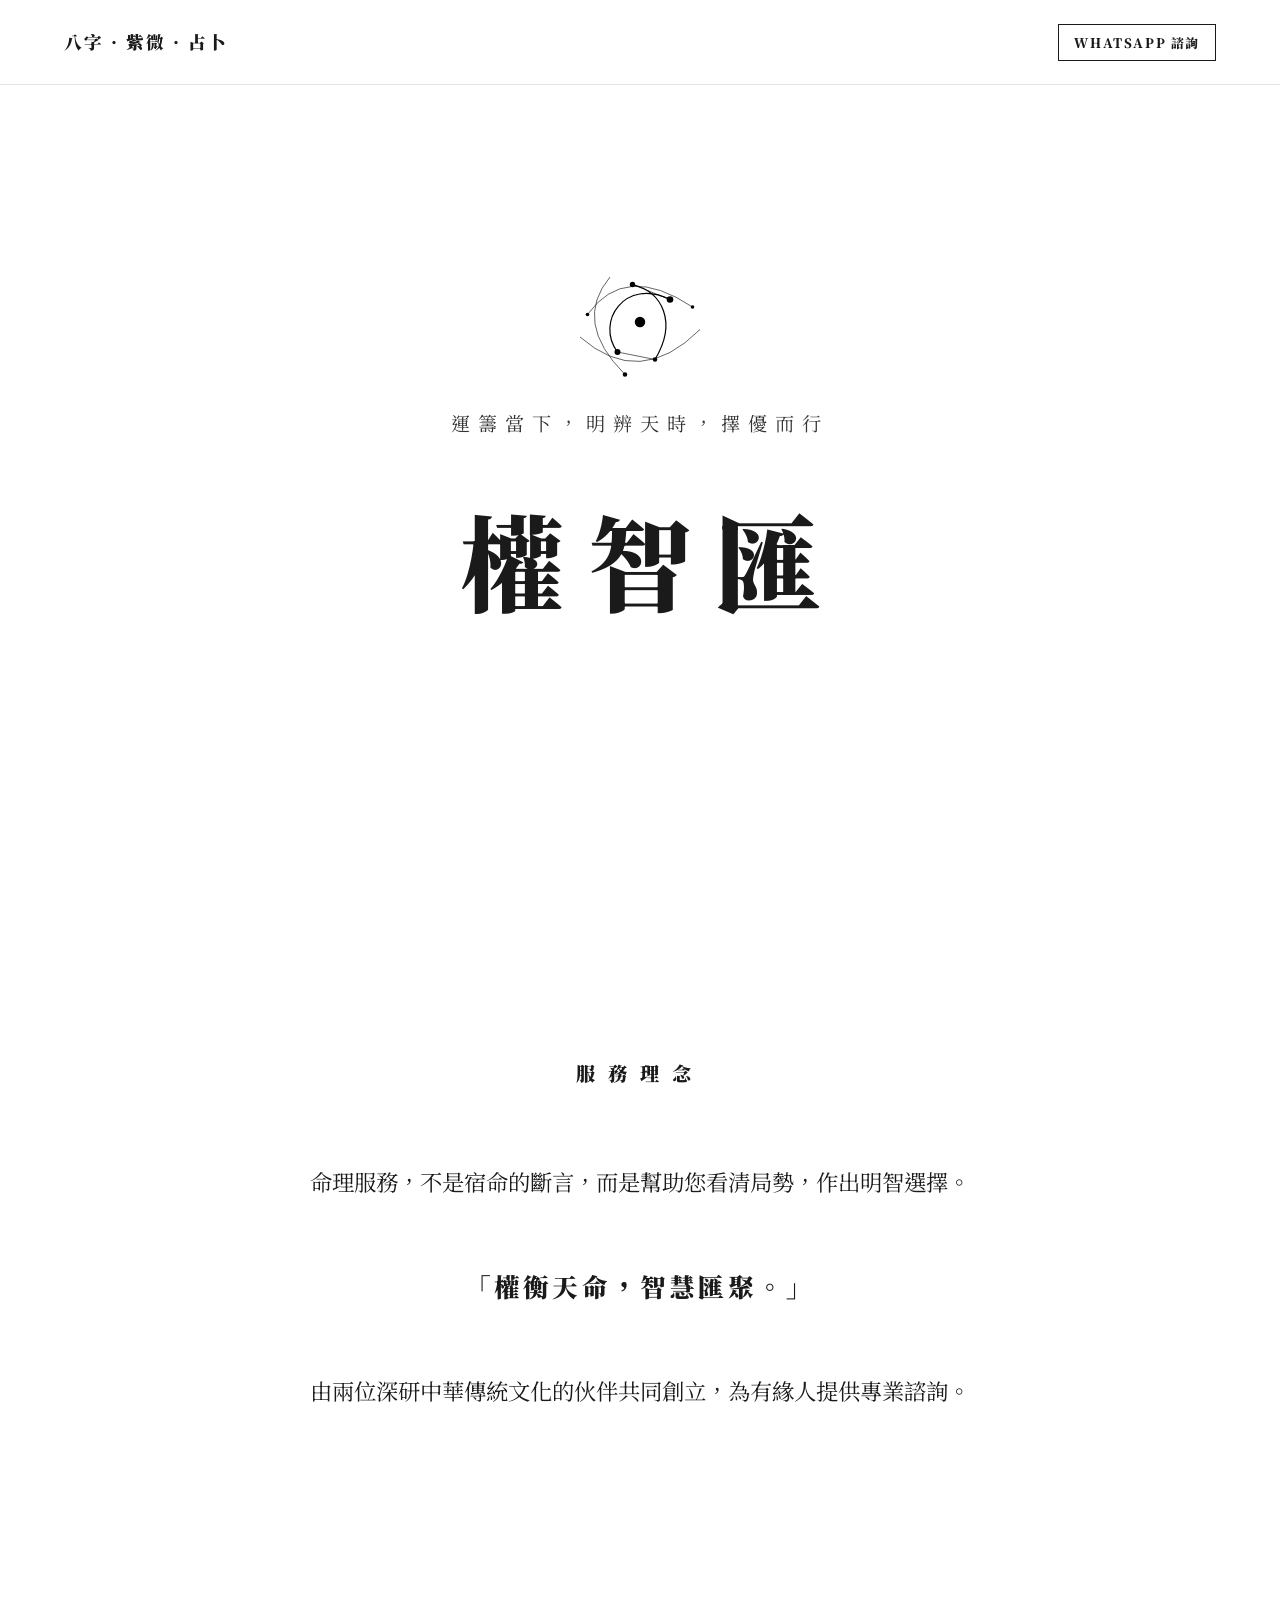
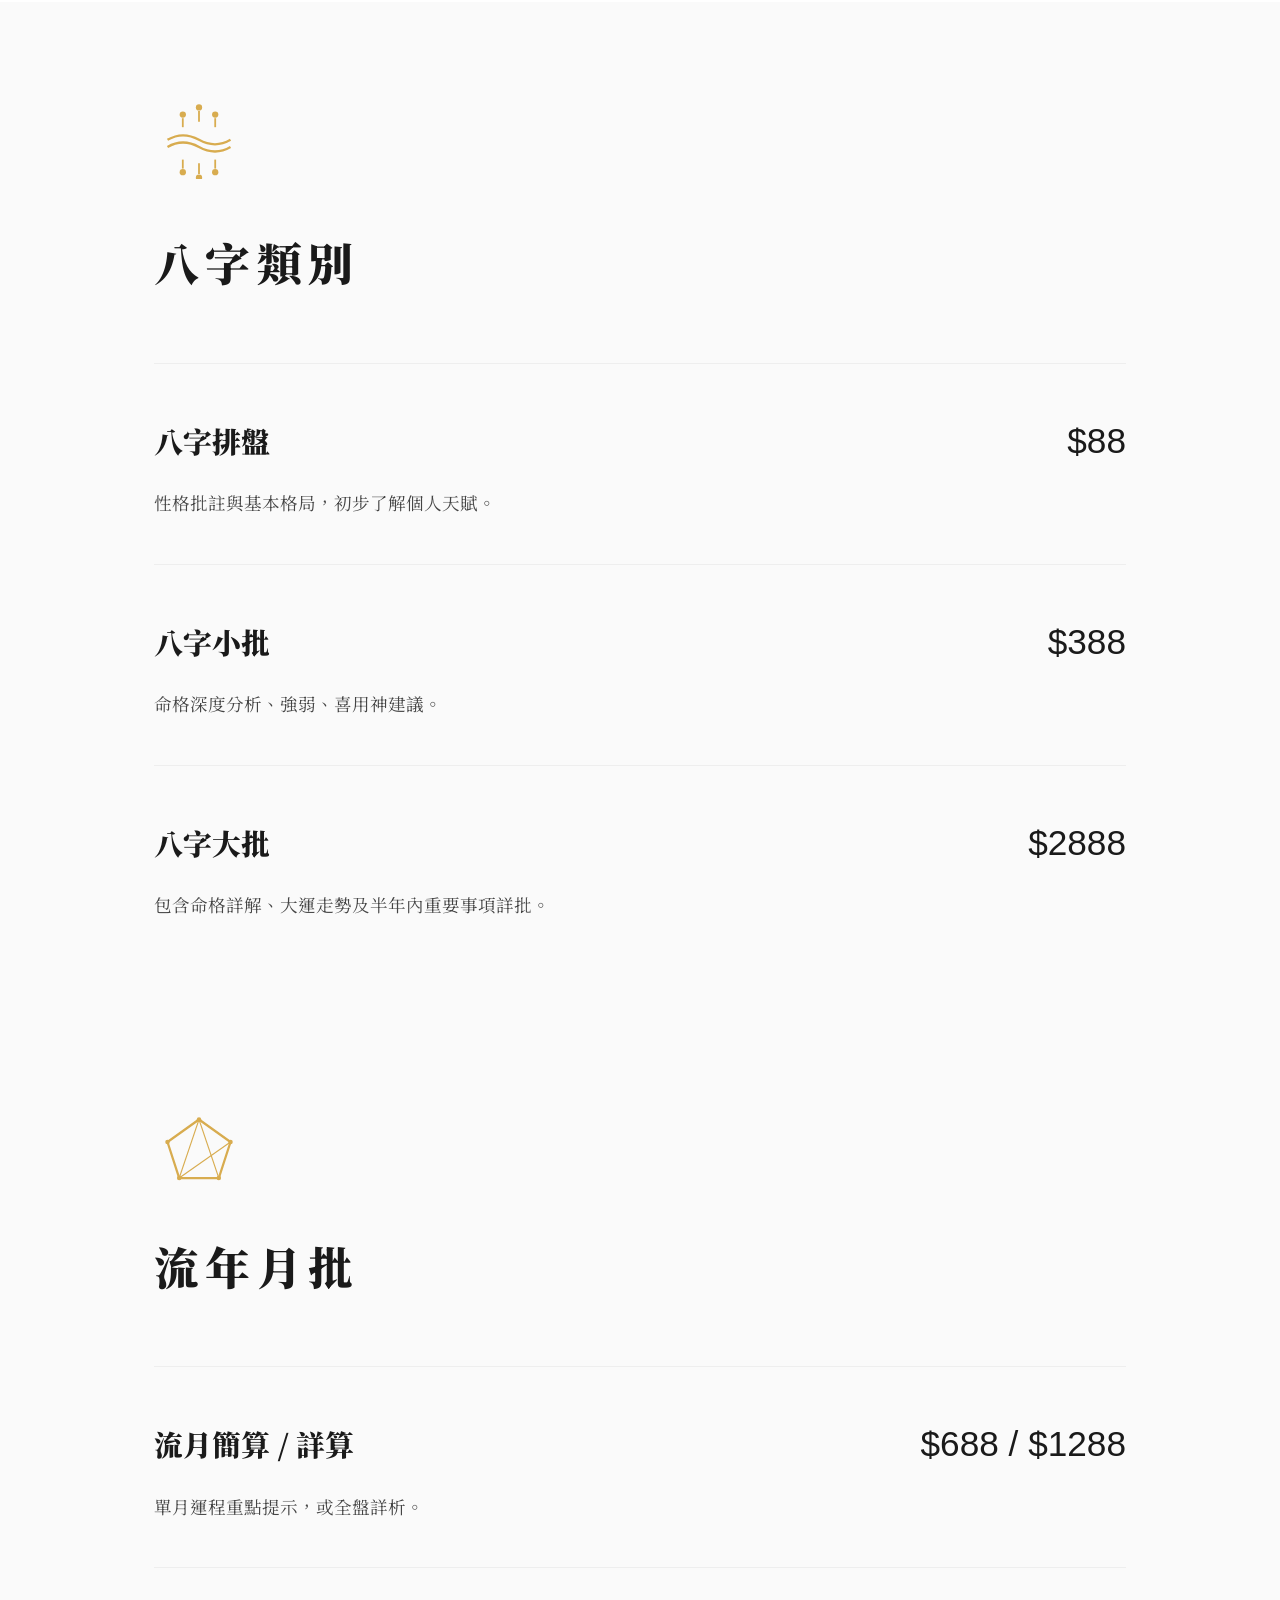
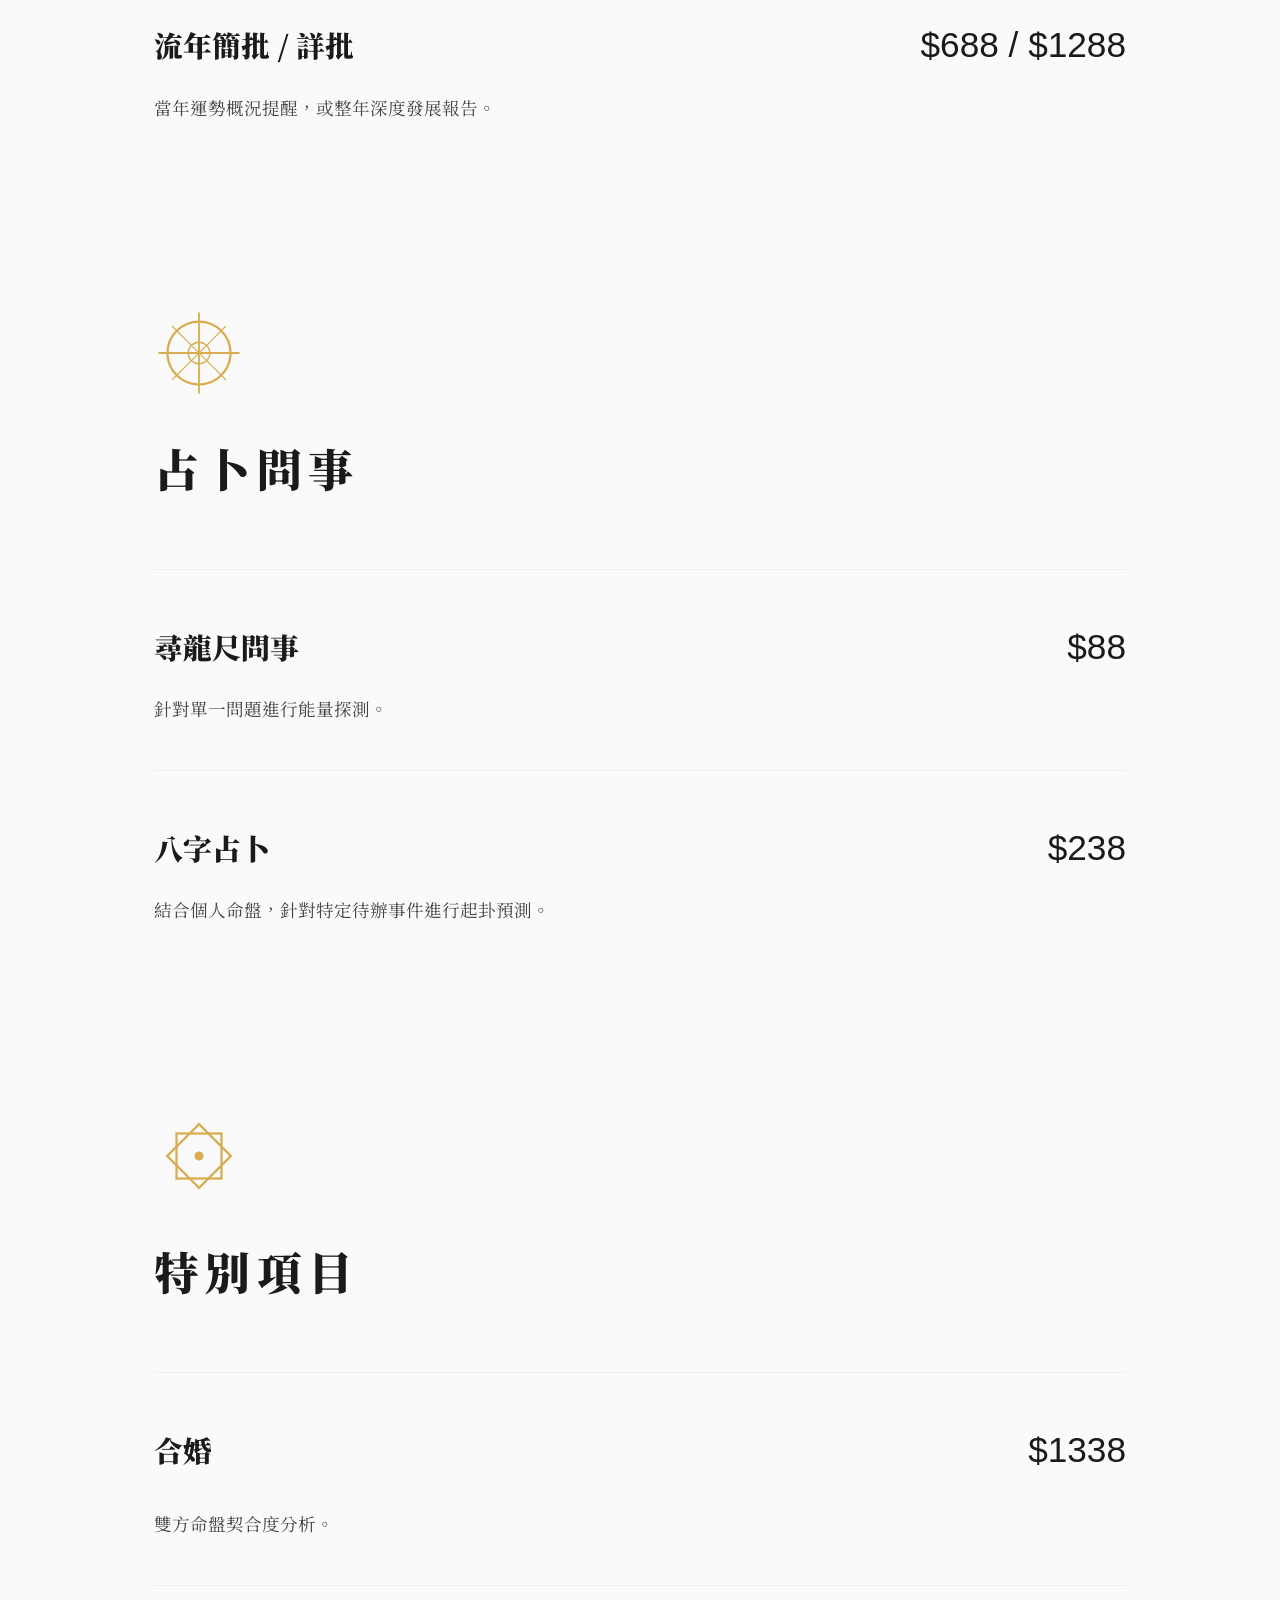
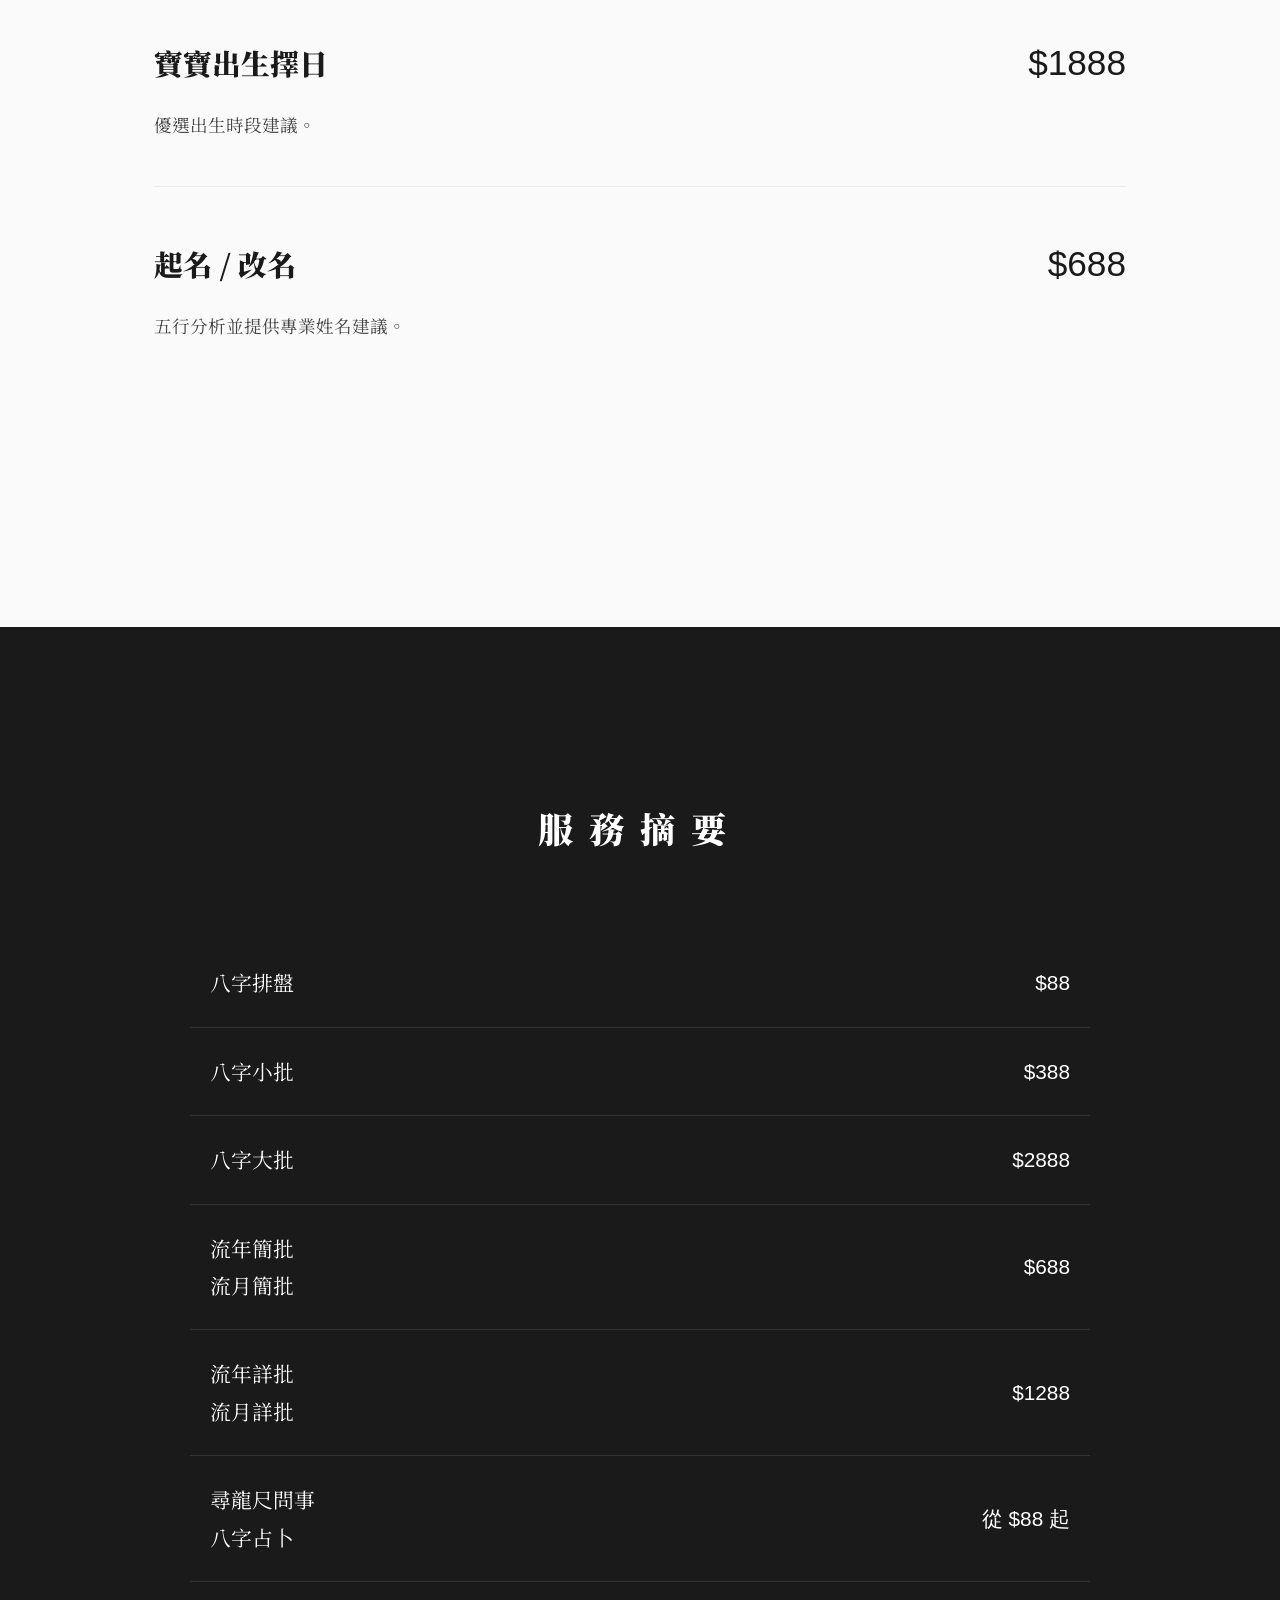
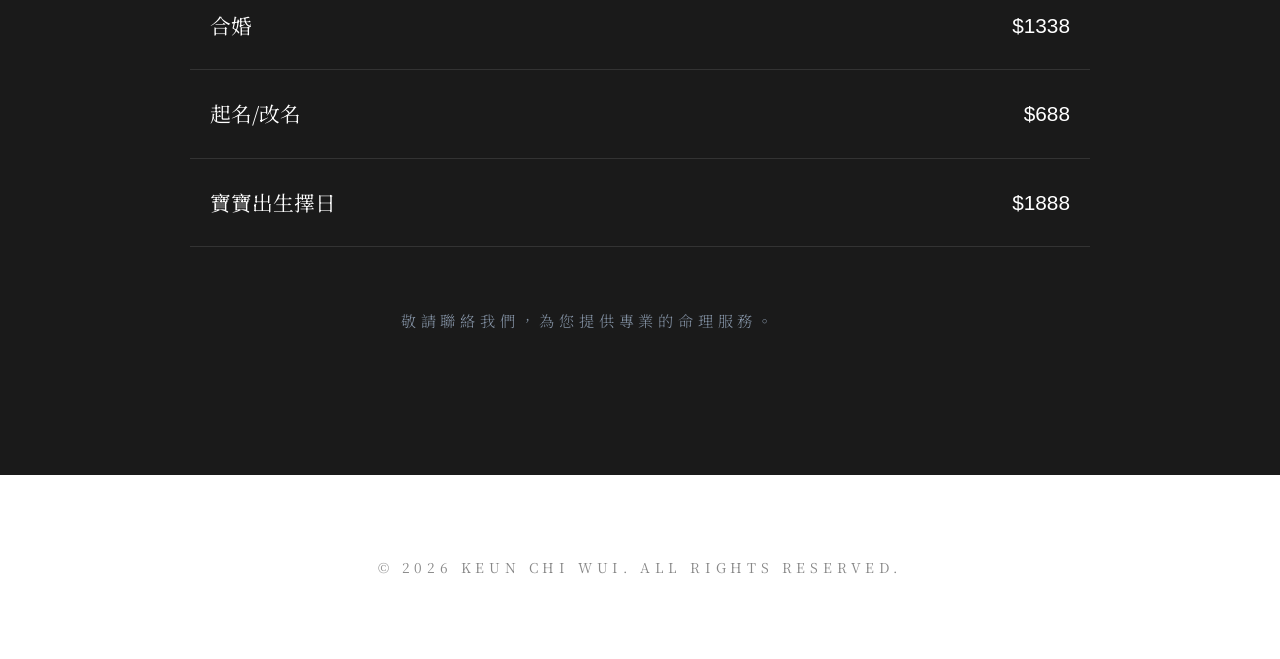
==== index.html @ 445eb7aa "服務摘要" ====
<!DOCTYPE html>
<html lang="zh-TW">
<head>
    <meta charset="UTF-8">
    <meta name="viewport" content="width=device-width, initial-scale=1.0, maximum-scale=1.0, user-scalable=no">
    <title>權智匯｜占卜八字紫薇命理</title>
    
    <link href="https://fonts.googleapis.com/css2?family=Noto+Serif+TC:wght@200;400;900&display=swap" rel="stylesheet">
    
    <style>
        :root { --white: #ffffff; --black: #1a1a1a; --gold: #d8ac4f; --gray: #888888; }
        * { box-sizing: border-box; -webkit-font-smoothing: antialiased; }
        body { margin: 0; padding: 0; background-color: var(--white); color: var(--black); font-family: "Noto Serif TC", serif; line-height: 1.8; overflow-x: hidden; }

        /* 滾動動畫 */
        .reveal { opacity: 0; transform: translateY(30px); transition: all 1.2s cubic-bezier(0.2, 0.6, 0.2, 1); }
        .reveal.active { opacity: 1; transform: translateY(0); }

        /* 修正 1：導覽列（防止手機端文字重疊） */
        nav { 
            position: fixed; top: 0; width: 100%; height: 85px; 
            background: rgba(255, 255, 255, 0.98); z-index: 1000; 
            display: flex; align-items: center; justify-content: space-between; 
            padding: 0 5%; border-bottom: 0.5px solid #e5e5e5; 
        }
        .nav-left { letter-spacing: 0.15rem; font-size: clamp(0.9rem, 3vw, 1.1rem); font-weight: 900; white-space: nowrap; }
        .nav-right a { 
            text-decoration: none; color: var(--black); font-size: 0.8rem; 
            letter-spacing: 0.1rem; border: 1px solid var(--black); 
            padding: 8px 15px; font-weight: 900; white-space: nowrap;
        }

        /* Hero 區域：修正比例與標誌 */
        .hero { height: 100vh; display: flex; flex-direction: column; justify-content: center; align-items: center; text-align: center; padding: 0 5%; }
        .brand-logo { width: 150px; height: 100px; margin-bottom: 40px; }
        .hero-subtitle { font-size: 1.2rem; letter-spacing: 0.5rem; margin-bottom: 25px; color: #333; }
        .hero-title { font-size: clamp(3rem, 12vw, 6.5rem); font-weight: 900; letter-spacing: 1.5rem; text-indent: 1.5rem; margin: 0; }

        /* 服務理念 */
        .philosophy { padding: 140px 10%; text-align: center; max-width: 1000px; margin: 0 auto; }
        .philosophy h2 { font-size: 1.2rem; letter-spacing: 0.8rem; margin-bottom: 60px; font-weight: 900; }
        .philosophy p { font-size: 1.4rem; line-height: 2.8; margin-bottom: 40px; }
        .highlight { font-weight: 900; letter-spacing: 0.2rem; display: block; margin: 50px 0; font-size: 1.6rem; }

        /* 服務清單佈局 */
        .service-container { background-color: #fafafa; padding: 100px 0; }
        .service-block { max-width: 1100px; margin: 0 auto 140px auto; padding: 0 5%; }
        .service-logo { width: 90px; height: 90px; margin-bottom: 30px; }
        .category-name { font-size: 2.8rem; font-weight: 900; margin-bottom: 60px; letter-spacing: 0.4rem; }
        
        .item { padding: 45px 0; border-top: 1px solid #eee; }
        .item-header { display: flex; justify-content: space-between; align-items: baseline; }
        .item-title { font-size: 1.8rem; font-weight: 900; }
        .item-price { font-size: 2.2rem; font-weight: 200; font-family: sans-serif; }
        .item-desc { font-size: 1.1rem; color: #444; margin-top: 15px; }

        /* 特別項目：分行排版 */
        .multi-row { display: flex; flex-direction: column; width: 100%; }
        .sub-row { display: flex; justify-content: space-between; align-items: baseline; margin-bottom: 12px; }

        /* 價格總表 */
        .price-summary { background-color: var(--black); color: var(--white); padding: 140px 10%; text-align: center; }
        .summary-title { font-size: 2.2rem; letter-spacing: 1rem; margin-bottom: 80px; font-weight: 900; }
        .summary-table { max-width: 900px; margin: 0 auto; width: 100%; border-collapse: collapse; }
        .summary-table td { padding: 25px 20px; border-bottom: 0.5px solid #333; text-align: left; font-size: 1.3rem; }
        .summary-table td:last-child { text-align: right; font-weight: 200; font-family: sans-serif; }

        footer { padding: 80px; text-align: center; font-size: 0.85rem; color: var(--gray); letter-spacing: 0.3rem; }
   .contact-hint {
    text-align: centre;      /* 將對齊改為置中 */
    width: 100%;              
    padding-right: 10%;      /* 讓它不要貼死邊緣，保持高級感的呼吸空間 */
    color: #b0c4de;          /* 使用我們剛才調好的藍銀色，呼應主題 */
    font-size: 0.95rem;      /* 稍微縮小，顯得精緻 */
    margin-top: 60px;        /* 與上方價目表拉開適當距離 */
    letter-spacing: 0.3rem;  /* 大字距：營造出一種「玄學、專業」的氣氛 */
    font-weight: 300;        /* 極細體 */
    opacity: 0.7;            /* 半透明，讓它看起來像低調的註解 */
}

        @media (max-width: 768px) {
            .category-name { font-size: 2.2rem; }
            .item-title { font-size: 1.5rem; }
            .item-price { font-size: 1.8rem; }
            .philosophy p { font-size: 1.1rem; }
        }
    </style>
</head>
<body>

    <nav>
        <div class="nav-left">八字 · 紫微 · 占卜</div>
        <div class="nav-right"><a href="https://wa.me/85267113958" target="_blank">WHATSAPP 諮詢</a></div>
    </nav>

    <header class="hero">
        <div class="brand-logo">
        <svg viewBox="0 0 100 100" xmlns="http://www.w3.org/2000/svg">
               <g stroke="black" stroke-width="0.5" fill="none" opacity="0.8">
               <path d="M15 45 Q 40 10 85 40" />
               <path d="M10 60 Q 50 95 90 55" />
               <path d="M30 20 Q 5 50 40 85" />
           </g>
    
           <g stroke="black" stroke-width="0.8" fill="none">
              <path d="M45 25 C 65 30 75 50 60 75" />
              <path d="M35 70 C 20 50 40 20 70 35" />
              <line x1="45" y1="25" x2="70" y2="35" stroke-width="0.4" />
              <line x1="60" y1="75" x2="35" y2="70" stroke-width="0.4" />
           </g>

           <g fill="black">
              <circle cx="50" cy="50" r="3.5"/> <circle cx="45" cy="25" r="1.8"/>
              <circle cx="70" cy="35" r="2.2"/>
              <circle cx="60" cy="75" r="1.5"/>
              <circle cx="35" cy="70" r="2"/>
              <circle cx="85" cy="40" r="1.2"/>
              <circle cx="15" cy="45" r="1.2"/>
              <circle cx="40" cy="85" r="1.5"/>
           </g>
        </svg>
        </div>
        <p class="hero-subtitle">運籌當下，明辨天時，擇優而行</p>
        <h1 class="hero-title">權智匯</h1>
    </header>

    <section class="philosophy reveal">
        <h2>服務理念</h2>
        <p>命理服務，不是宿命的斷言，而是幫助您看清局勢，作出明智選擇。</p>
        <span class="highlight">「權衡天命，智慧匯聚。」</span>
        <p>由兩位深研中華傳統文化的伙伴共同創立，為有緣人提供專業諮詢。</p>
    </section>

    <div class="service-container">
        <section class="service-block reveal">
            <div class="service-logo">
                <svg viewBox="0 0 100 85" xmlns="http://www.w3.org/2000/svg">
                    <path d="M15,42 Q32,32 50,42 T85,42" stroke="#d8ac4f" stroke-width="2.5" fill="none"/>
                    <path d="M15,50 Q32,40 50,50 T85,50" stroke="#d8ac4f" stroke-width="2.5" fill="none"/>
                    <circle cx="32" cy="14" r="3.5" fill="#d8ac4f"/><line x1="32" y1="18" x2="32" y2="28" stroke="#d8ac4f" stroke-width="2"/>
                    <circle cx="50" cy="6" r="3.5" fill="#d8ac4f"/><line x1="50" y1="10" x2="50" y2="22" stroke="#d8ac4f" stroke-width="2"/>
                    <circle cx="68" cy="14" r="3.5" fill="#d8ac4f"/><line x1="68" y1="18" x2="68" y2="28" stroke="#d8ac4f" stroke-width="2"/>
                    <circle cx="32" cy="78" r="3.5" fill="#d8ac4f"/><line x1="32" y1="64" x2="32" y2="74" stroke="#d8ac4f" stroke-width="2"/>
                    <circle cx="50" cy="84" r="3.5" fill="#d8ac4f"/><line x1="50" y1="68" x2="50" y2="80" stroke="#d8ac4f" stroke-width="2"/>
                    <circle cx="68" cy="78" r="3.5" fill="#d8ac4f"/><line x1="68" y1="64" x2="68" y2="74" stroke="#d8ac4f" stroke-width="2"/>
                </svg>
            </div>
            <div class="category-name">八字類別</div>
            <div class="item">
                <div class="item-header"><span class="item-title">八字排盤</span><span class="item-price">$88</span></div>
                <div class="item-desc">性格批註與基本格局，初步了解個人天賦。</div>
            </div>
            <div class="item">
                <div class="item-header"><span class="item-title">八字小批</span><span class="item-price">$388</span></div>
                <div class="item-desc">命格深度分析、強弱、喜用神建議。</div>
            </div>
            <div class="item">
                <div class="item-header"><span class="item-title">八字大批</span><span class="item-price">$2888</span></div>
                <div class="item-desc">包含命格詳解、大運走勢及半年內重要事項詳批。</div>
            </div>
        </section>

        <section class="service-block reveal">
            <div class="service-logo">
                <svg viewBox="0 0 100 100" xmlns="http://www.w3.org/2000/svg">
                    <path d="M50,15 L85,40 L72,80 L28,80 L15,40 Z" stroke="#d8ac4f" stroke-width="2.5" fill="none"/>
                    <line x1="50" y1="15" x2="72" y2="80" stroke="#d8ac4f" stroke-width="1.2"/>
                    <line x1="50" y1="15" x2="28" y2="80" stroke="#d8ac4f" stroke-width="1.2"/>
                    <line x1="85" y1="40" x2="28" y2="80" stroke="#d8ac4f" stroke-width="1.2"/>
                    <circle cx="50" cy="15" r="2.5" fill="#d8ac4f"/>
                    <circle cx="85" cy="40" r="2.5" fill="#d8ac4f"/>
                    <circle cx="72" cy="80" r="2.5" fill="#d8ac4f"/>
                    <circle cx="28" cy="80" r="2.5" fill="#d8ac4f"/>
                    <circle cx="15" cy="40" r="2.5" fill="#d8ac4f"/>
                </svg>
            </div>
            <div class="category-name">流年月批</div>
            <div class="item">
                <div class="item-header"><span class="item-title">流月簡算 / 詳算</span><span class="item-price">$688 / $1288</span></div>
                <div class="item-desc">單月運程重點提示，或全盤詳析。</div>
            </div>
            <div class="item">
                <div class="item-header"><span class="item-title">流年簡批 / 詳批</span><span class="item-price">$688 / $1288</span></div>
                <div class="item-desc">當年運勢概況提醒，或整年深度發展報告。</div>
            </div>
        </section>

        <section class="service-block reveal">
            <div class="service-logo">
                <svg viewBox="0 0 100 100" xmlns="http://www.w3.org/2000/svg">
                    <circle cx="50" cy="50" r="35" stroke="#d8ac4f" stroke-width="2.5" fill="none"/>
                    <circle cx="50" cy="50" r="12" stroke="#d8ac4f" stroke-width="1.5" fill="none"/>
                    <line x1="50" y1="5" x2="50" y2="95" stroke="#d8ac4f" stroke-width="2"/>
                    <line x1="5" y1="50" x2="95" y2="50" stroke="#d8ac4f" stroke-width="2"/>
                    <line x1="20" y1="20" x2="80" y2="80" stroke="#d8ac4f" stroke-width="1.2"/>
                    <line x1="80" y1="20" x2="20" y2="80" stroke="#d8ac4f" stroke-width="1.2"/>
               </svg>
            </div>
            <div class="category-name">占卜問事</div>
            <div class="item">
                <div class="item-header"><span class="item-title">尋龍尺問事</span><span class="item-price">$88</span></div>
                <div class="item-desc">針對單一問題進行能量探測。</div>
            </div>
            <div class="item">
                <div class="item-header"><span class="item-title">八字占卜</span><span class="item-price">$238</span></div>
                <div class="item-desc">結合個人命盤，針對特定待辦事件進行起卦預測。</div>
            </div>
        </section>

        <section class="service-block reveal">
            <div class="service-logo">
                <svg viewBox="0 0 100 100" xmlns="http://www.w3.org/2000/svg">
                    <rect x="25" y="25" width="50" height="50" stroke="#d8ac4f" stroke-width="2.5" fill="none" transform="rotate(45 50 50)"/>
                    <rect x="25" y="25" width="50" height="50" stroke="#d8ac4f" stroke-width="2.5" fill="none"/>
                    <circle cx="50" cy="50" r="5" fill="#d8ac4f"/>
                </svg>
            </div>
            <div class="category-name">特別項目</div>
            <div class="item">
                <div class="multi-row">
                    <div class="sub-row"><span class="item-title">合婚</span><span class="item-price">$1338</span></div>
                </div>
                <div class="item-desc">雙方命盤契合度分析。</div>
                 </div>
            <div class="item">
                <div class="sub-row"><span class="item-title">寶寶出生擇日</span><span class="item-price">$1888</span></div>
                <div class="item-desc">優選出生時段建議。</div>
            </div>
            <div class="item">
                <div class="item-header"><span class="item-title">起名 / 改名</span><span class="item-price">$688</span></div>
                <div class="item-desc">五行分析並提供專業姓名建議。</div>
            </div>
        </section>
    </div>

    <section class="price-summary reveal">
        <h2 class="summary-title">服務摘要</h2>
        <table class="summary-table">
            <tr><td>八字排盤</td><td>$88</td></tr>
            <tr><td>八字小批</td><td>$388</td></tr>
            <tr><td>八字大批</td><td>$2888</td></tr>
            <tr><td>流年簡批  <br>流月簡批</td><td>$688</td></tr>
            <tr><td>流年詳批  <br>流月詳批</td><td>$1288</td></tr>
            <tr><td>尋龍尺問事  <br>八字占卜</td><td>從 $88 起</td></tr>
            <tr><td>合婚</td><td>$1338</td></tr>
            <tr><td>起名/改名</td><td>$688</td></tr>
            <tr><td>寶寶出生擇日</td><td>$1888</td></tr>
        </table>
        <div class="contact-hint">
        敬請聯絡我們，為您提供專業的命理服務。
    </a>
</div>
        
    </section>

    <footer>&copy; 2026 KEUN CHI WUI. ALL RIGHTS RESERVED.</footer>

    <script>
        const observer = new IntersectionObserver((entries) => {
            entries.forEach(entry => { if (entry.isIntersecting) entry.target.classList.add('active'); });
        }, { threshold: 0.1 });
        document.querySelectorAll('.reveal').forEach(el => observer.observe(el));
    </script>
</body>
</html>
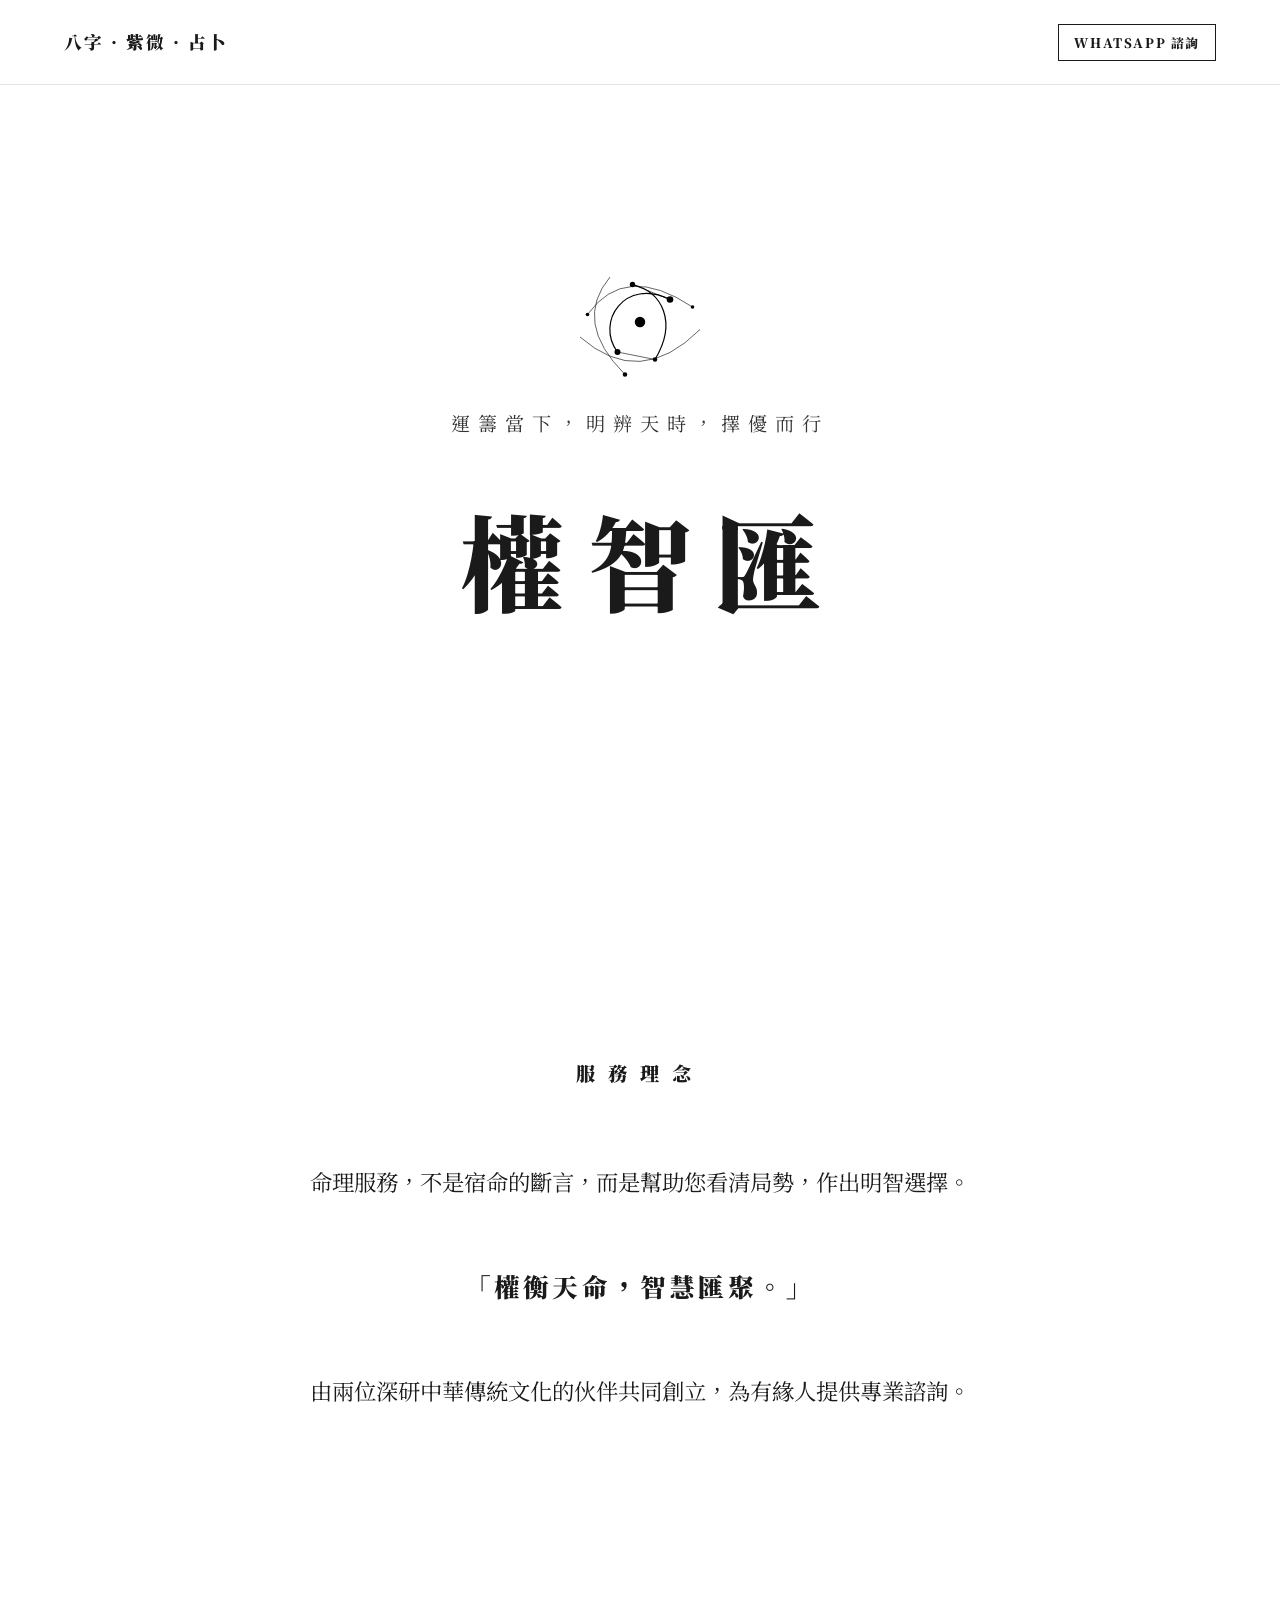
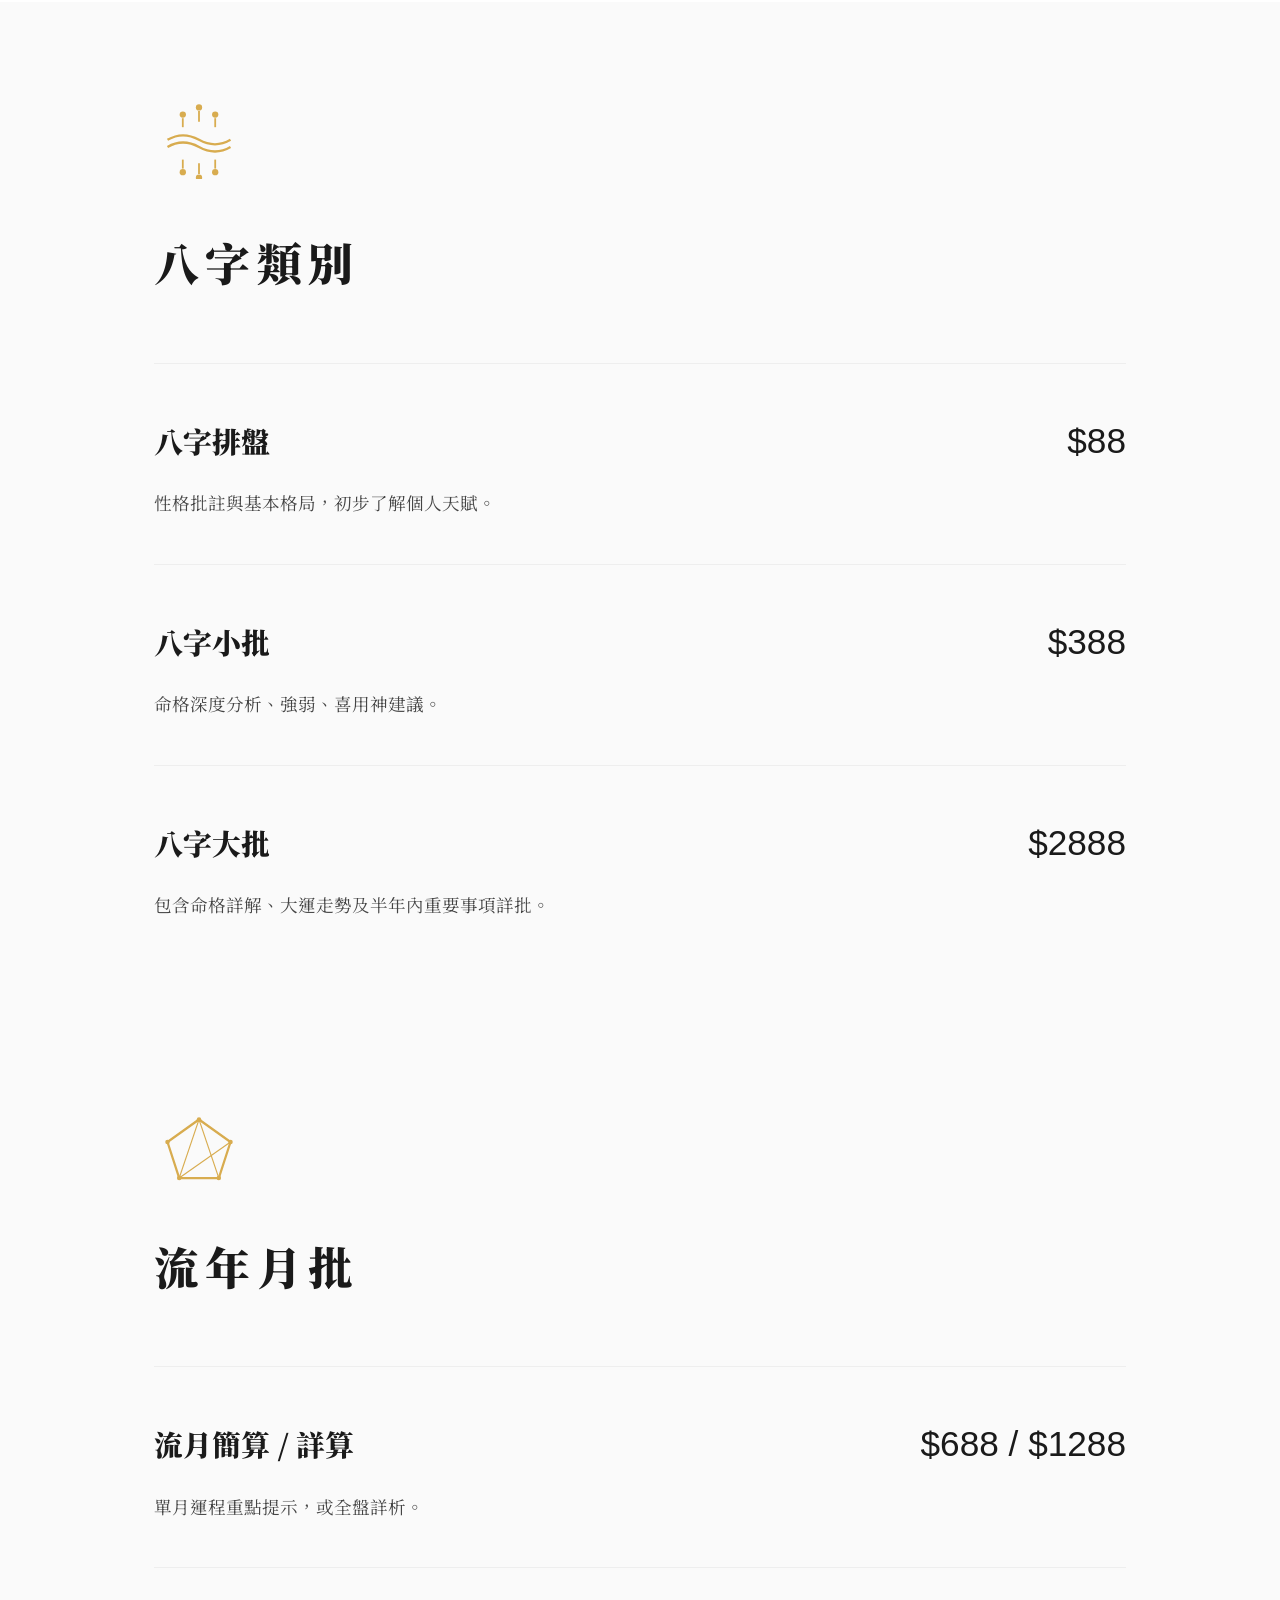
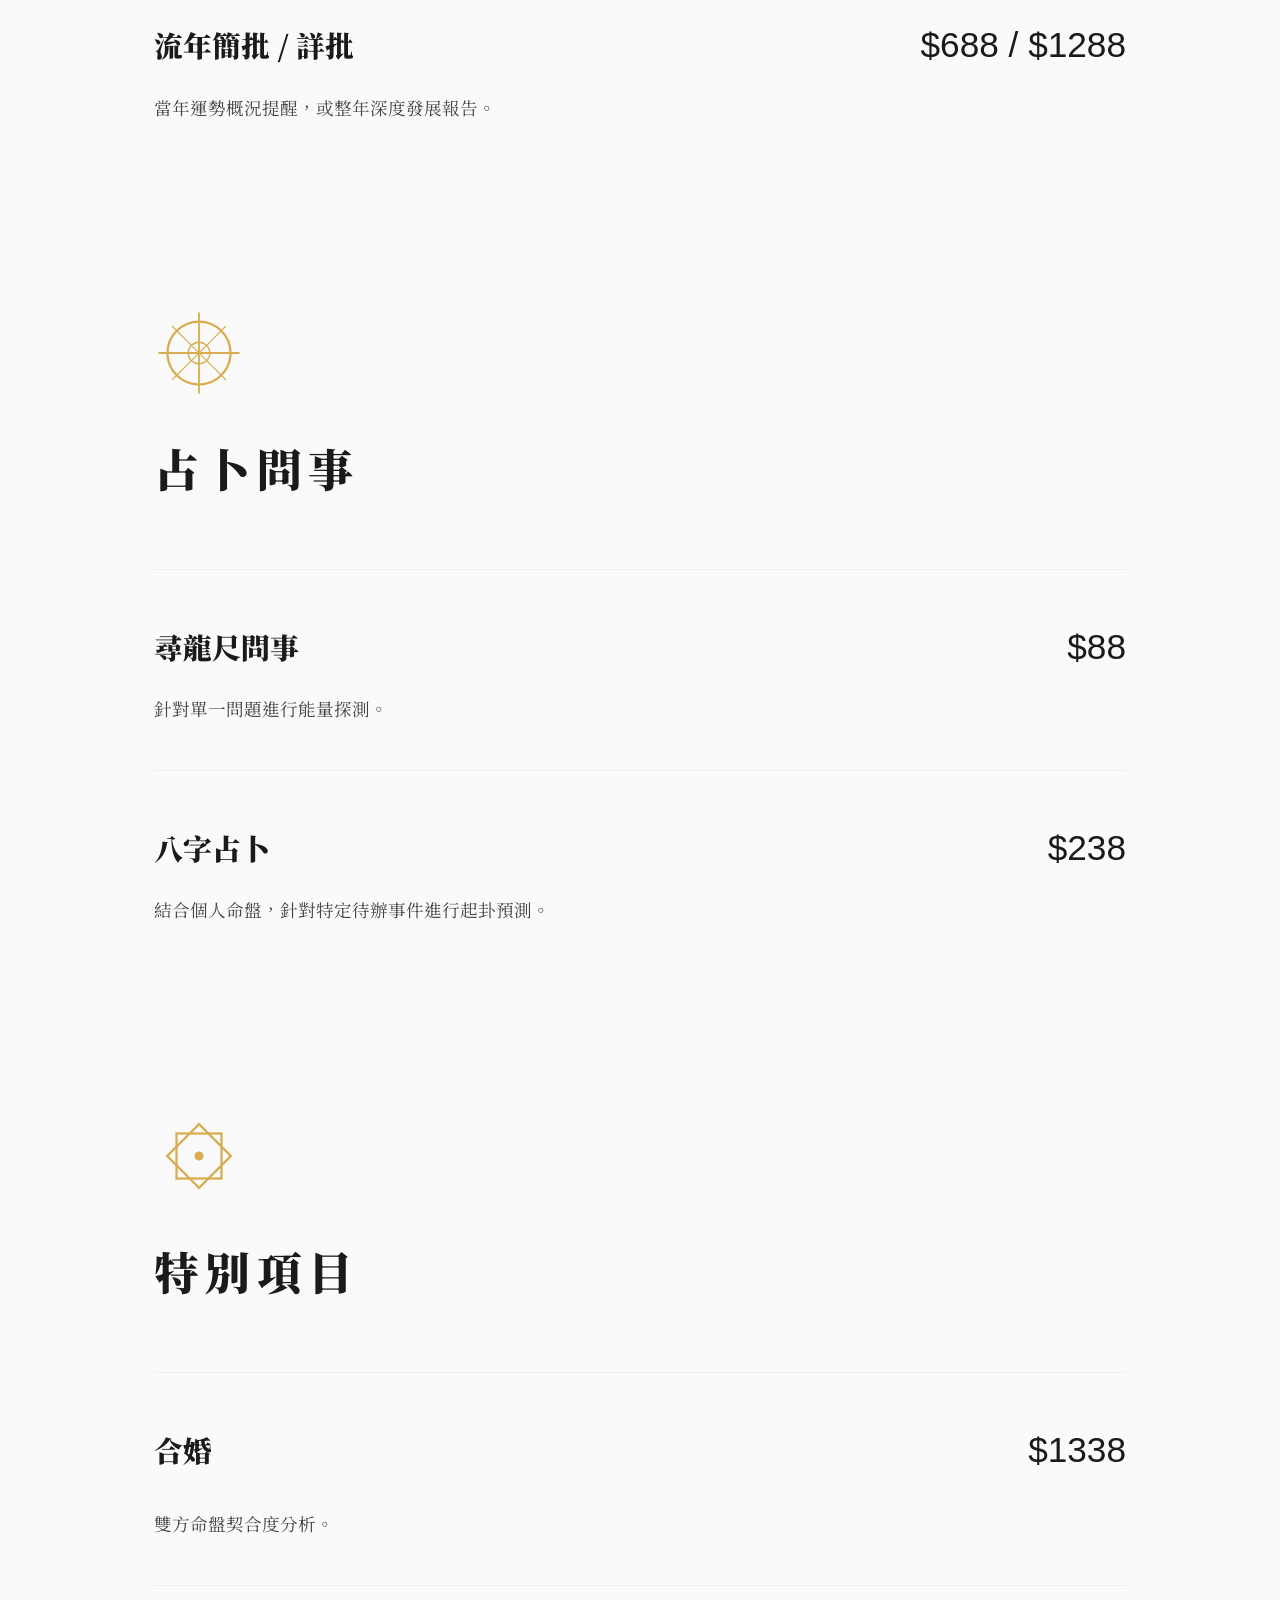
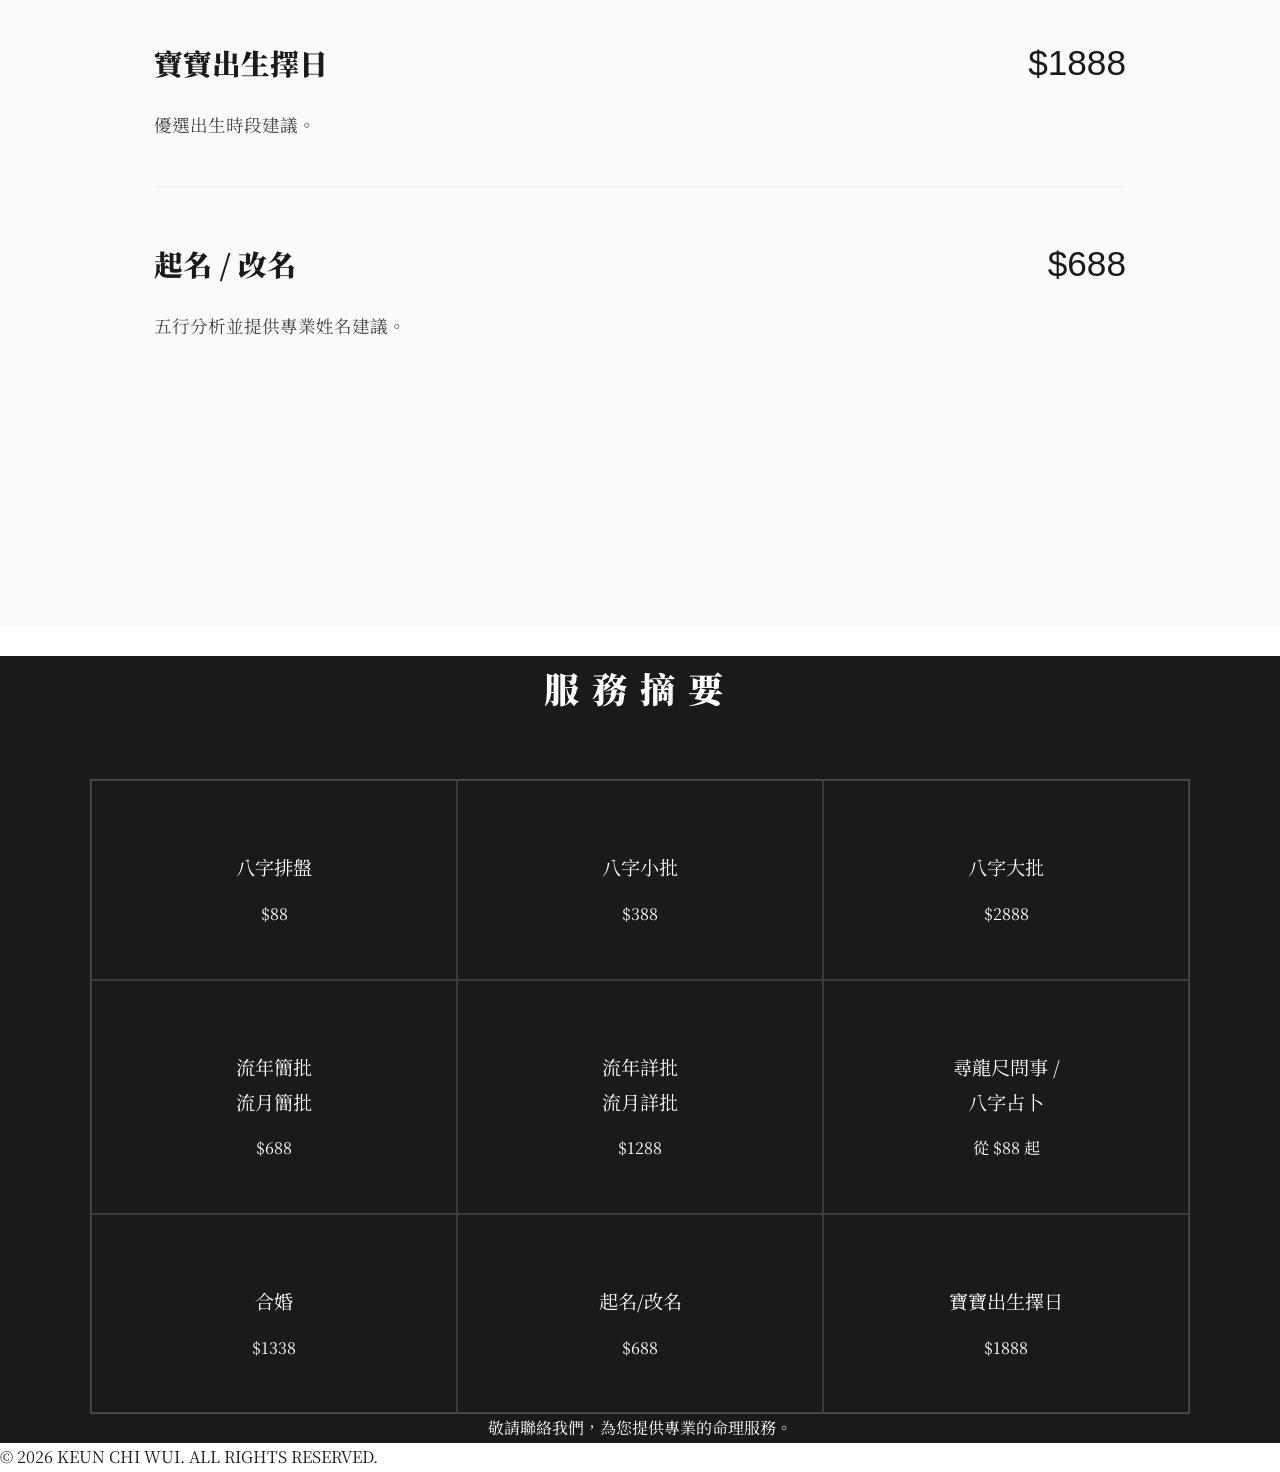
==== commit 9e293fb2: "修改為3系" ====
--- a/index.html
+++ b/index.html
@@ -59,11 +59,49 @@
         .sub-row { display: flex; justify-content: space-between; align-items: baseline; margin-bottom: 12px; }
 
         /* 價格總表 */
-        .price-summary { background-color: var(--black); color: var(--white); padding: 140px 10%; text-align: center; }
-        .summary-title { font-size: 2.2rem; letter-spacing: 1rem; margin-bottom: 80px; font-weight: 900; }
-        .summary-table { max-width: 900px; margin: 0 auto; width: 100%; border-collapse: collapse; }
-        .summary-table td { padding: 25px 20px; border-bottom: 0.5px solid #333; text-align: left; font-size: 1.3rem; }
-        .summary-table td:last-child { text-align: right; font-weight: 200; font-family: sans-serif; }
+        /* 修改後的價格總表容器 */
+        .price-summary { 
+            background-color: var(--black); 
+            color: var(--white); 
+            adding: 100px 5%; /* 稍微減少上下 padding，讓九宮格更緊湊 */
+            text-align: center;
+        }
+
+       /* 標題保留，增加一點現代感 */
+       .summary-title { 
+           font-size: 2.2rem; 
+           letter-spacing: 0.8rem; 
+           margin-bottom: 60px; 
+           font-weight: 900; 
+       }
+
+       /* ✅ 新的九宮格容器 (取代原本的 .summary-table) */
+       .service-grid {
+           display: grid;
+           grid-template-columns: repeat(3, 1fr); /* 核心：強制 3 欄 */
+           max-width: 1100px;
+           margin: 0 auto;
+           border: 0.5px solid rgba(176, 196, 222, 0.3); /* 藍銀色外框 */
+       }
+
+       /* ✅ 每個格子的樣式 */
+       .service-item {
+           padding: 50px 20px;
+           border: 0.5px solid rgba(176, 196, 222, 0.2); /* 格子間的細線 */
+           display: flex;
+           flex-direction: column;
+           justify-content: center;
+           align-items: center;
+           transition: background 0.3s;
+       }
+
+       .service-item:hover {
+           background: rgba(176, 196, 222, 0.05); /* 滑過時有淡淡的藍銀光 */
+       }
+
+       /* 格子內的文字與價格 */
+        .service-item h3 { font-size: 1.2rem; margin-bottom: 15px; font-weight: 400;  
+        .service-item .price { color: #b0c4de; font-family: sans-serif; font-weight: 200; }
 
         footer { padding: 80px; text-align: center; font-size: 0.85rem; color: var(--gray); letter-spacing: 0.3rem; }
    .contact-hint {
@@ -233,22 +271,55 @@
         </section>
     </div>
 
-    <section class="price-summary reveal">
-        <h2 class="summary-title">服務摘要</h2>
-        <table class="summary-table">
-            <tr><td>八字排盤</td><td>$88</td></tr>
-            <tr><td>八字小批</td><td>$388</td></tr>
-            <tr><td>八字大批</td><td>$2888</td></tr>
-            <tr><td>流年簡批  <br>流月簡批</td><td>$688</td></tr>
-            <tr><td>流年詳批  <br>流月詳批</td><td>$1288</td></tr>
-            <tr><td>尋龍尺問事  <br>八字占卜</td><td>從 $88 起</td></tr>
-            <tr><td>合婚</td><td>$1338</td></tr>
-            <tr><td>起名/改名</td><td>$688</td></tr>
-            <tr><td>寶寶出生擇日</td><td>$1888</td></tr>
-        </table>
-        <div class="contact-hint">
-        敬請聯絡我們，為您提供專業的命理服務。
-    </a>
+  <div class="price-summary">
+    <h2 class="summary-title">服務摘要</h2>
+    
+    <div class="service-grid">
+        <div class="service-item">
+            <h3>八字排盤</h3>
+            <span class="price">$88</span>
+        </div>
+
+        <div class="service-item">
+            <h3>八字小批</h3>
+            <span class="price">$388</span>
+        </div>
+
+        <div class="service-item">
+            <h3>八字大批</h3>
+            <span class="price">$2888</span>
+        </div>
+
+        <div class="service-item">
+            <h3>流年簡批<br>流月簡批</h3>
+            <span class="price">$688</span>
+        </div>
+
+        <div class="service-item">
+            <h3>流年詳批<br>流月詳批</h3>
+            <span class="price">$1288</span>
+        </div>
+
+        <div class="service-item">
+            <h3>尋龍尺問事 /<br>八字占卜</h3>
+            <span class="price">從 $88 起</span>
+        </div>
+
+        <div class="service-item">
+            <h3>合婚</h3>
+            <span class="price">$1338</span>
+        </div>
+
+        <div class="service-item">
+            <h3>起名/改名</h3>
+            <span class="price">$688</span>
+        </div>
+
+        <div class="service-item">
+            <h3>寶寶出生擇日</h3>
+            <span class="price">$1888</span>
+        </div>
+    </div> <div class="contact-hint">敬請聯絡我們，為您提供專業的命理服務。</div>
 </div>
         
     </section>
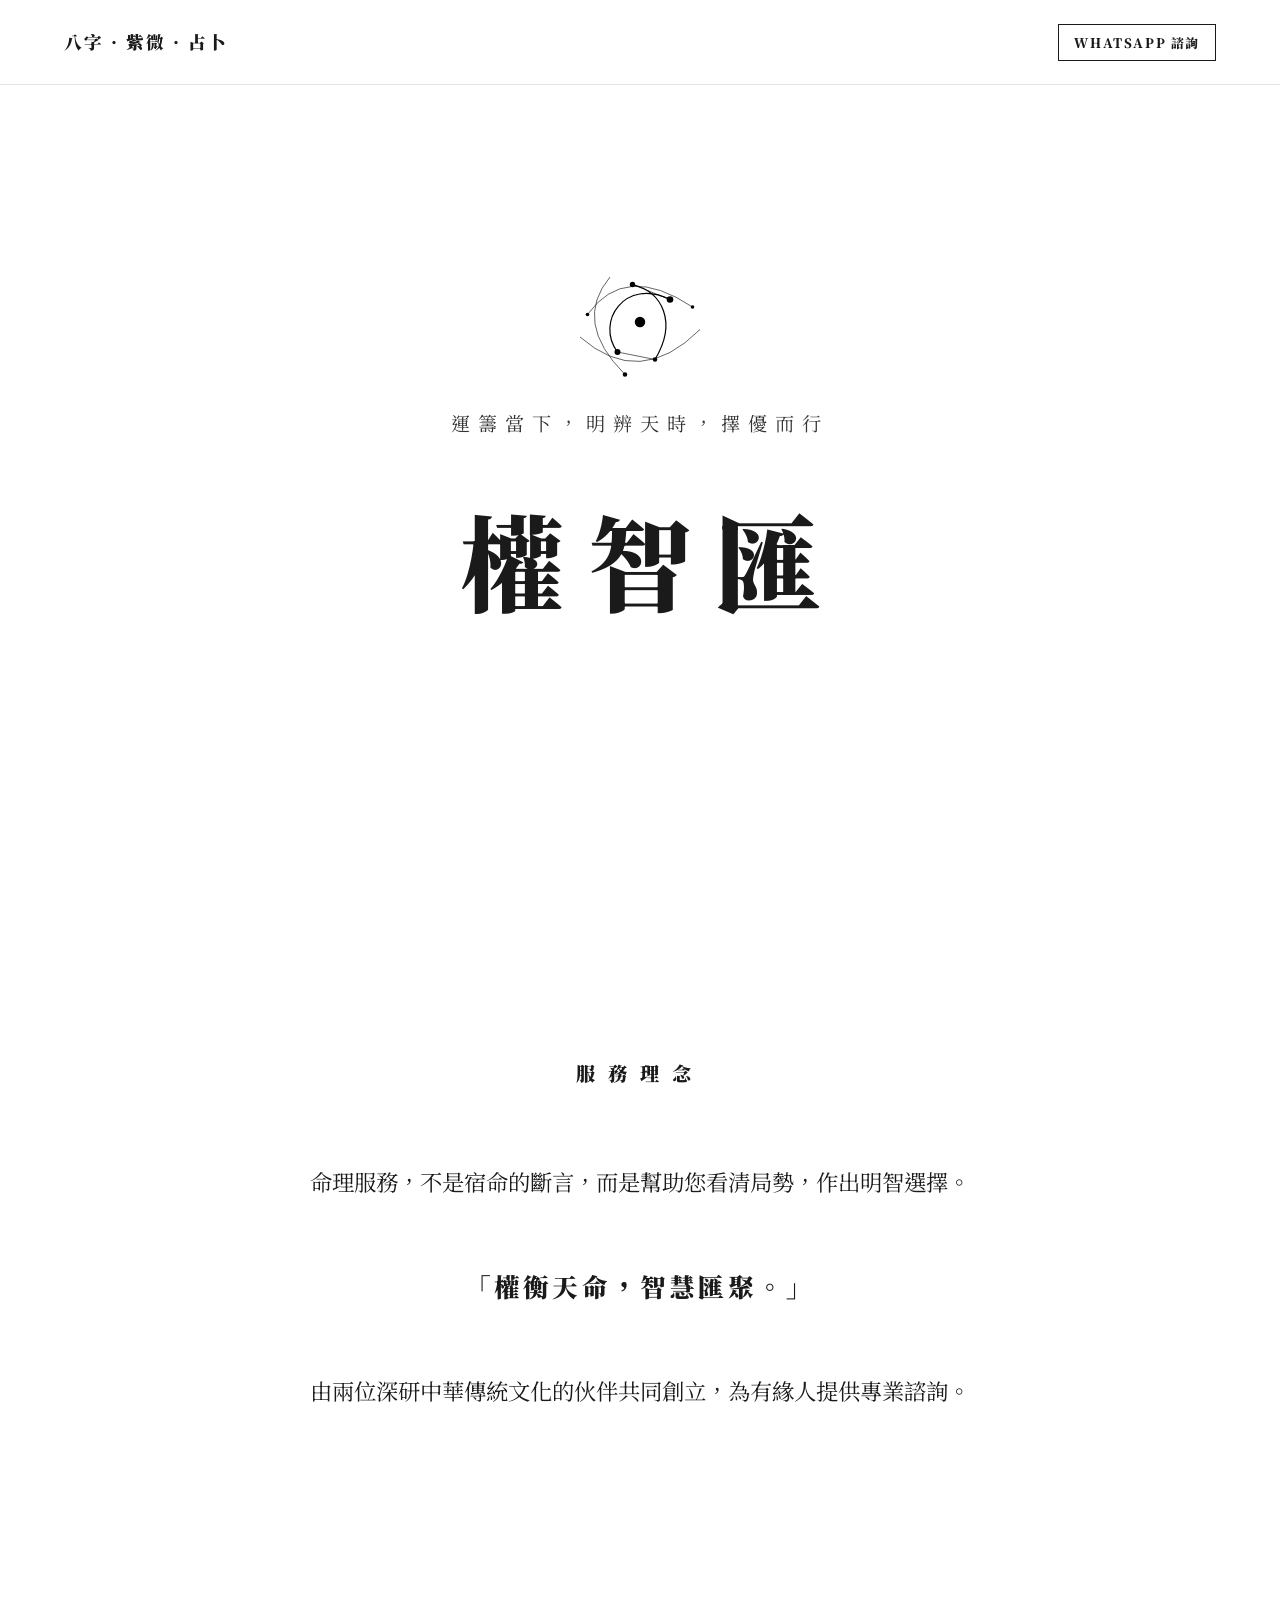
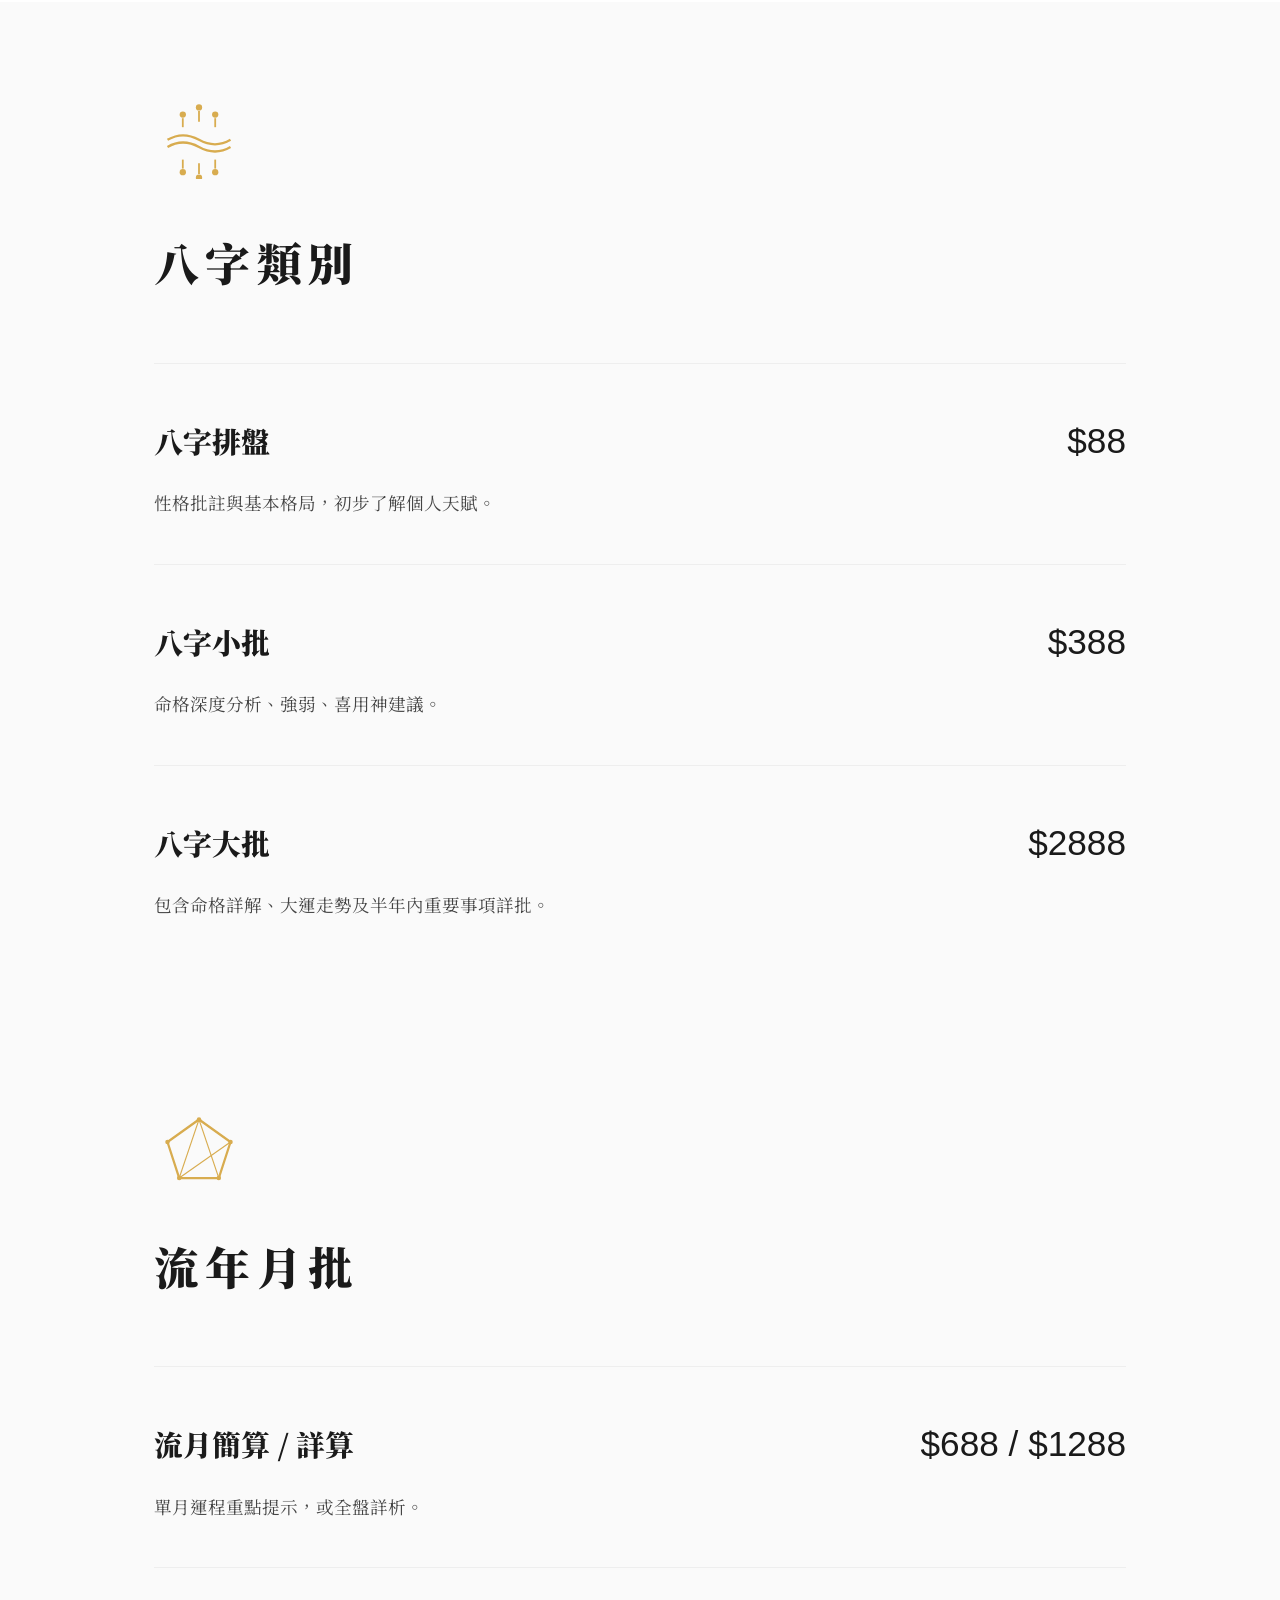
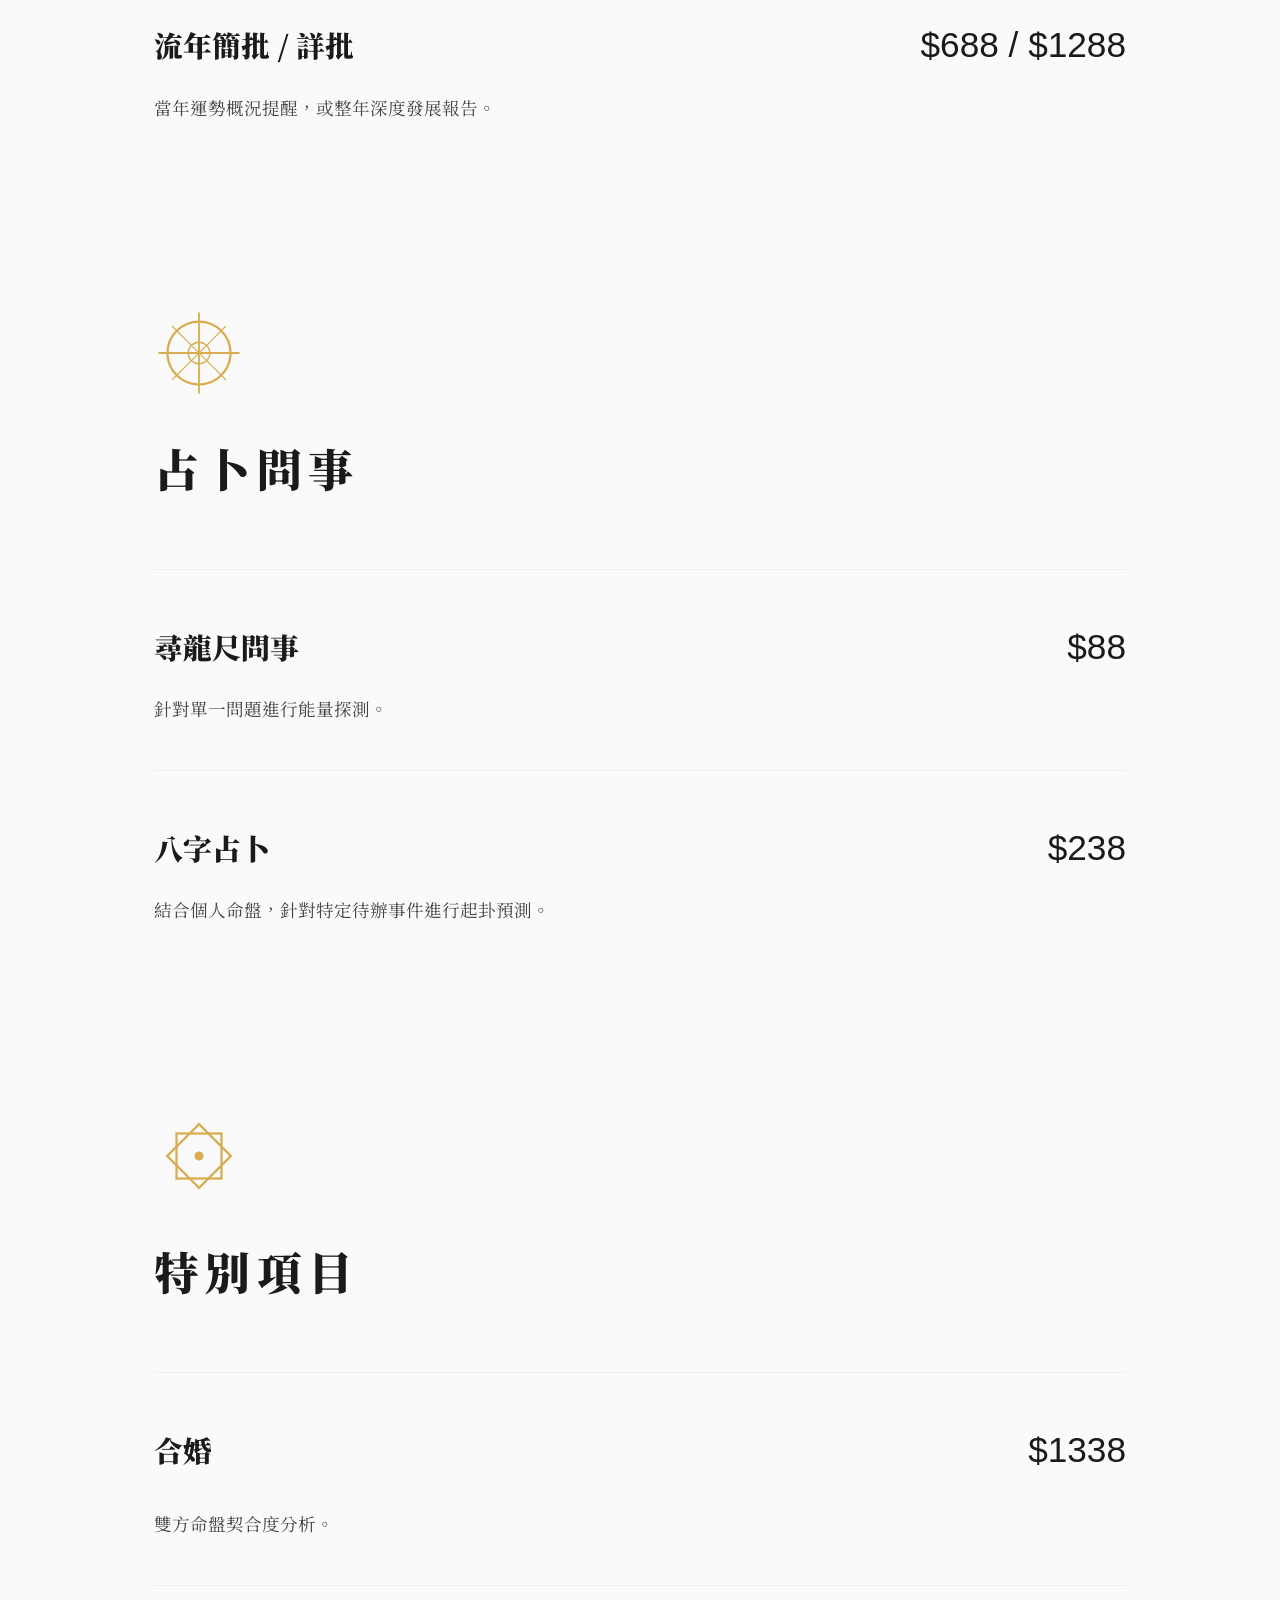
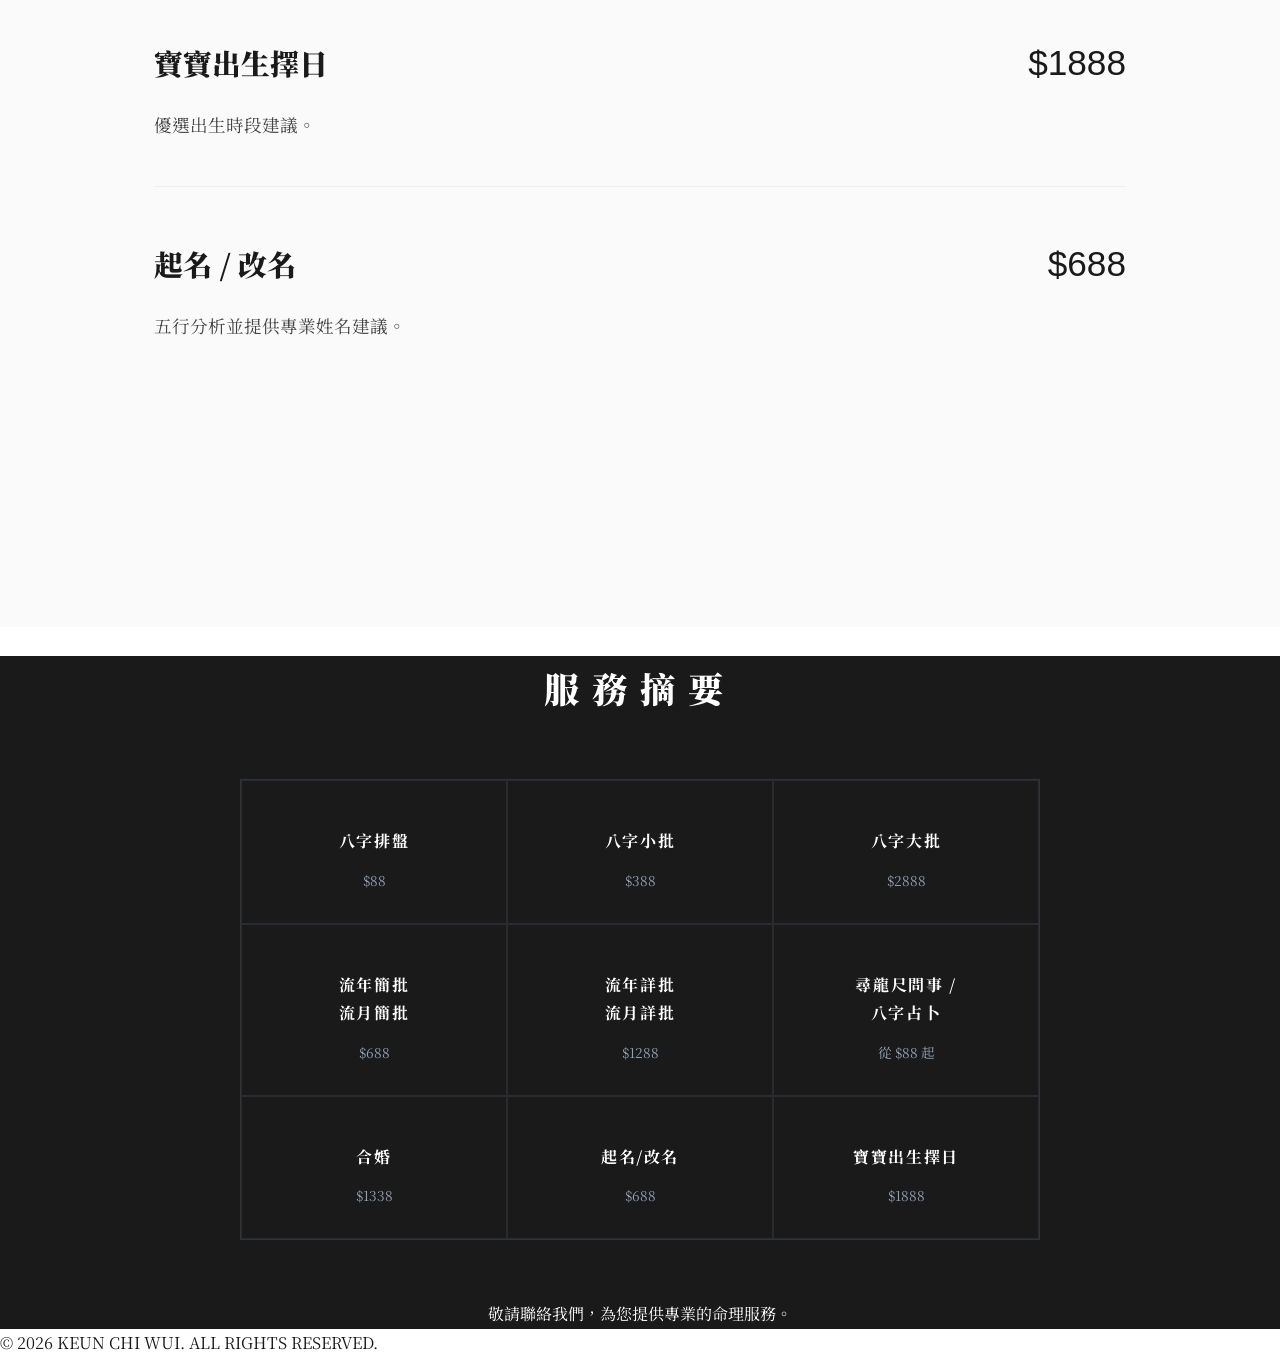
==== commit c1e4336a: "九宮格2" ====
--- a/index.html
+++ b/index.html
@@ -75,46 +75,55 @@
            font-weight: 900; 
        }
 
-       /* ✅ 新的九宮格容器 (取代原本的 .summary-table) */
+       /* 修改九宮格容器 */
        .service-grid {
            display: grid;
-           grid-template-columns: repeat(3, 1fr); /* 核心：強制 3 欄 */
-           max-width: 1100px;
-           margin: 0 auto;
-           border: 0.5px solid rgba(176, 196, 222, 0.3); /* 藍銀色外框 */
+           grid-template-columns: repeat(3, 1fr);
+           max-width: 800px;      /* 🔑 關鍵：從 1100px 縮小到 800px，視覺更集中 */
+           margin: 60px auto;     /* 增加上下間距，讓它不擁擠 */
+           border: 0.3px solid rgba(176, 196, 222, 0.15); /* 線條再細一點 * 
+           }
+
+        /* 縮小每個方塊的高度 */
+        .service-item {
+            padding: 30px 15px;    /* 🔑 關鍵：減少 padding，方塊就不會那麼巨大 */
+            border: 0.3px solid rgba(176, 196, 222, 0.1);
+            display: flex;
+            flex-direction: column;
+            justify-content: center;
+            align-items: center;
+        }
+
+       .service-item h3 {
+           font-size: 1rem;       /* 字體稍微調小 */
+           letter-spacing: 0.1rem;
+           margin-bottom: 12px;
        }
 
-       /* ✅ 每個格子的樣式 */
-       .service-item {
-           padding: 50px 20px;
-           border: 0.5px solid rgba(176, 196, 222, 0.2); /* 格子間的細線 */
-           display: flex;
-           flex-direction: column;
-           justify-content: center;
-           align-items: center;
-           transition: background 0.3s;
-       }
-
-       .service-item:hover {
-           background: rgba(176, 196, 222, 0.05); /* 滑過時有淡淡的藍銀光 */
-       }
-
-       /* 格子內的文字與價格 */
-        .service-item h3 { font-size: 1.2rem; margin-bottom: 15px; font-weight: 400;  
-        .service-item .price { color: #b0c4de; font-family: sans-serif; font-weight: 200; }
-
-        footer { padding: 80px; text-align: center; font-size: 0.85rem; color: var(--gray); letter-spacing: 0.3rem; }
+      .service-item .price {
+          font-size: 0.85rem;
+          color: #b0c4de;
+          opacity: 0.8;
+      }
+
+.footer, .copyright-text { 
+    text-align: left;       /* 保持您截圖中的靠左對齊 */
+    font-size: 0.7rem;      /* 縮小字體 */
+    letter-spacing: 0.1rem;
+    color: #666;            /* 調暗顏色，不要搶戲 */
+    padding: 40px 5%;       /* 🔑 關鍵：增加內邊距，遠離上方內容 */
+    border-top: 0.5px solid rgba(255, 255, 255, 0.1); /* 加入一條極細的灰線分隔 */
+}
    .contact-hint {
-    text-align: centre;      /* 將對齊改為置中 */
-    width: 100%;              
-    padding-right: 10%;      /* 讓它不要貼死邊緣，保持高級感的呼吸空間 */
-    color: #b0c4de;          /* 使用我們剛才調好的藍銀色，呼應主題 */
-    font-size: 0.95rem;      /* 稍微縮小，顯得精緻 */
-    margin-top: 60px;        /* 與上方價目表拉開適當距離 */
-    letter-spacing: 0.3rem;  /* 大字距：營造出一種「玄學、專業」的氣氛 */
-    font-weight: 300;        /* 極細體 */
-    opacity: 0.7;            /* 半透明，讓它看起來像低調的註解 */
-}
+    text-align: center;
+    width: 100%;
+    color: #b0c4de;
+    font-size: 0.8rem;      /* 調小一點，更有禪意 */
+    margin-top: 80px;       /* 🔑 關鍵：與表格拉開 80px 的距離 */
+    margin-bottom: 100px;    /* 與底部版權拉開距離 */
+    letter-spacing: 0.4rem;  /* 增加字距，找回原本的儀式感 */
+    opacity: 0.6;
+   }
 
         @media (max-width: 768px) {
             .category-name { font-size: 2.2rem; }
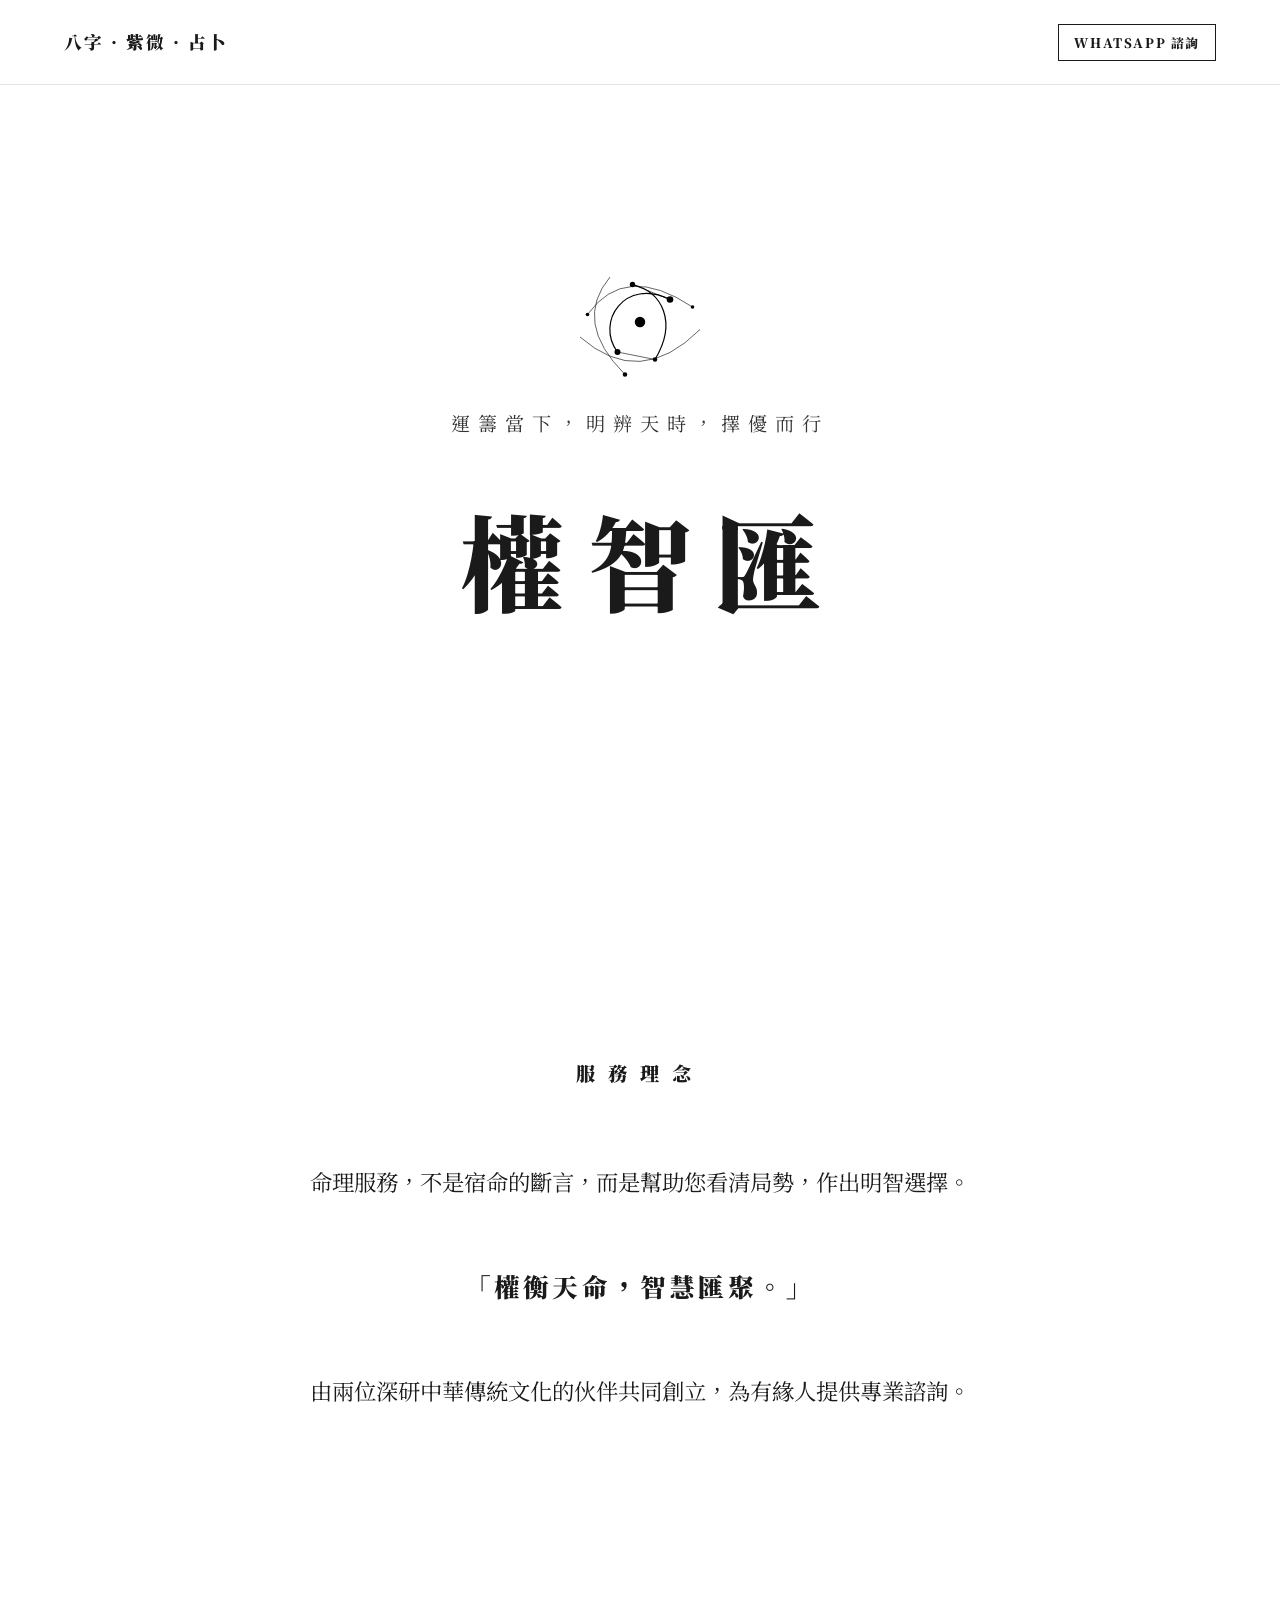
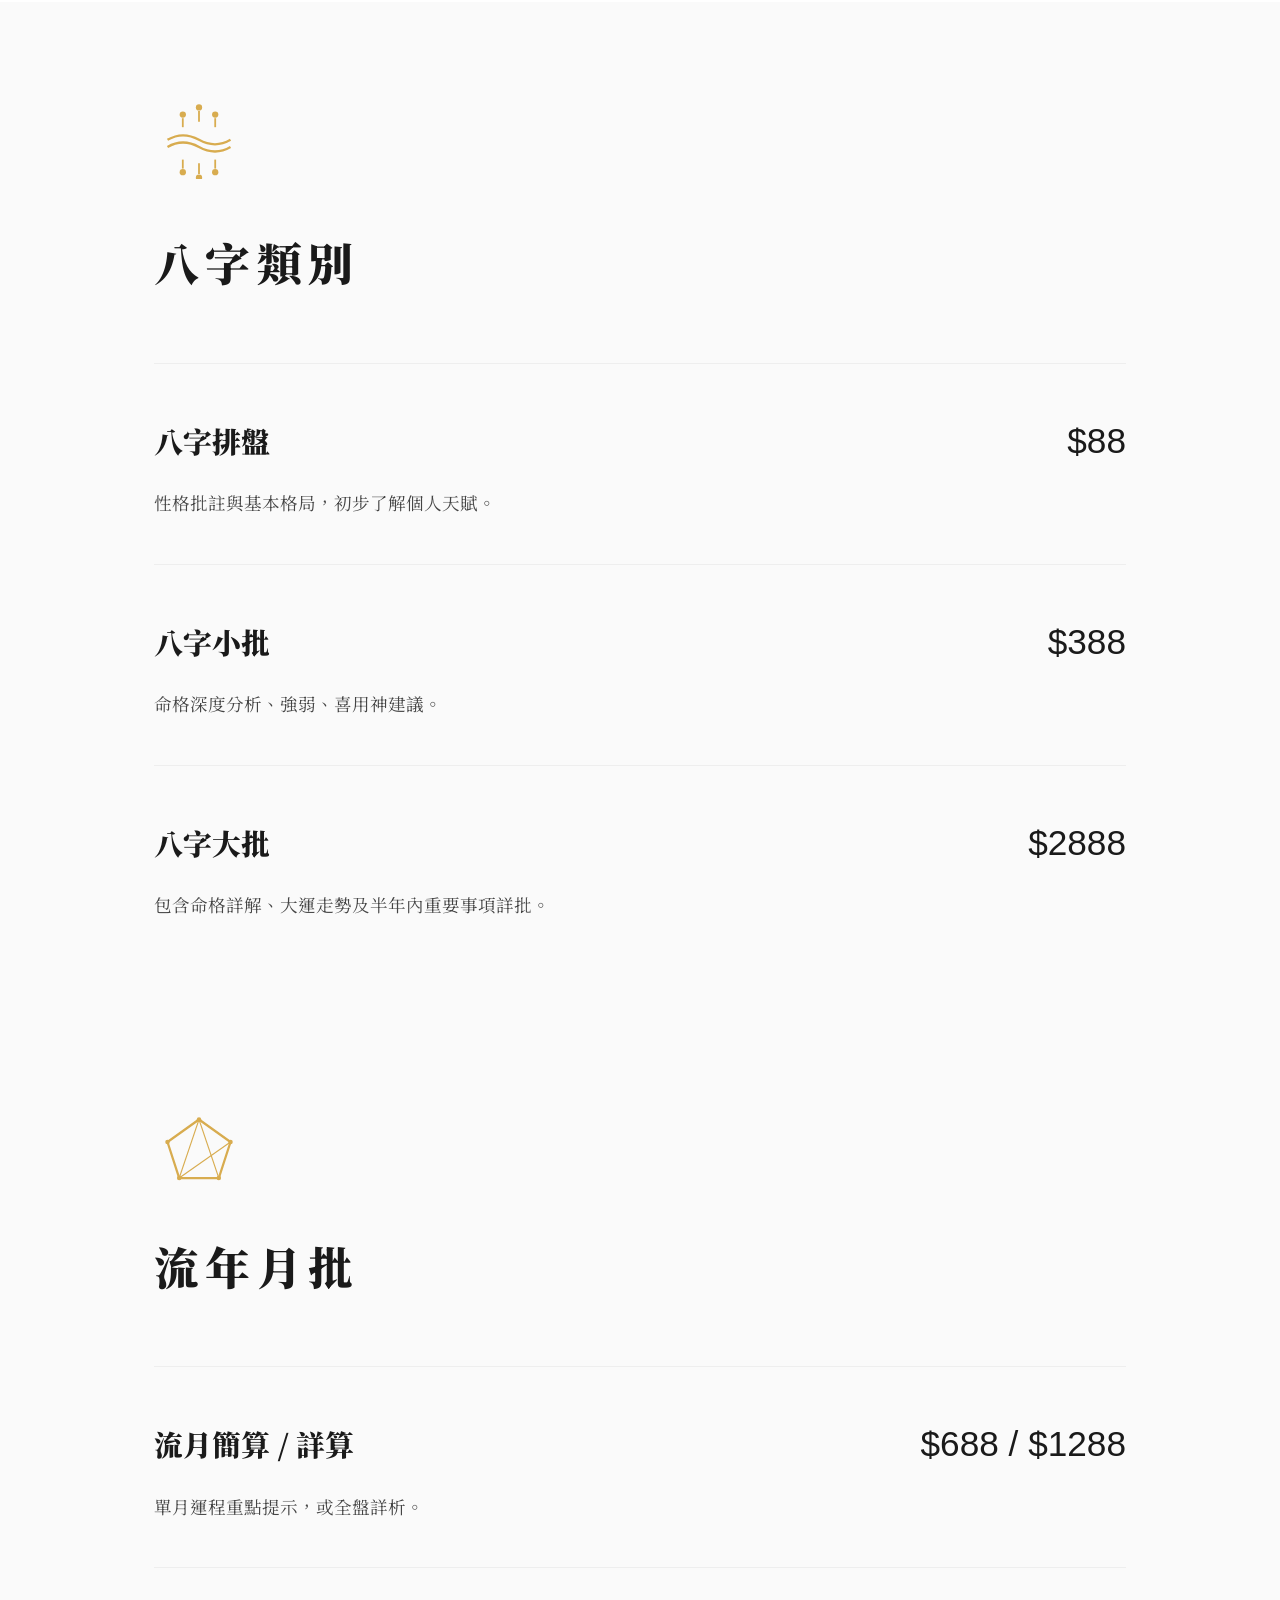
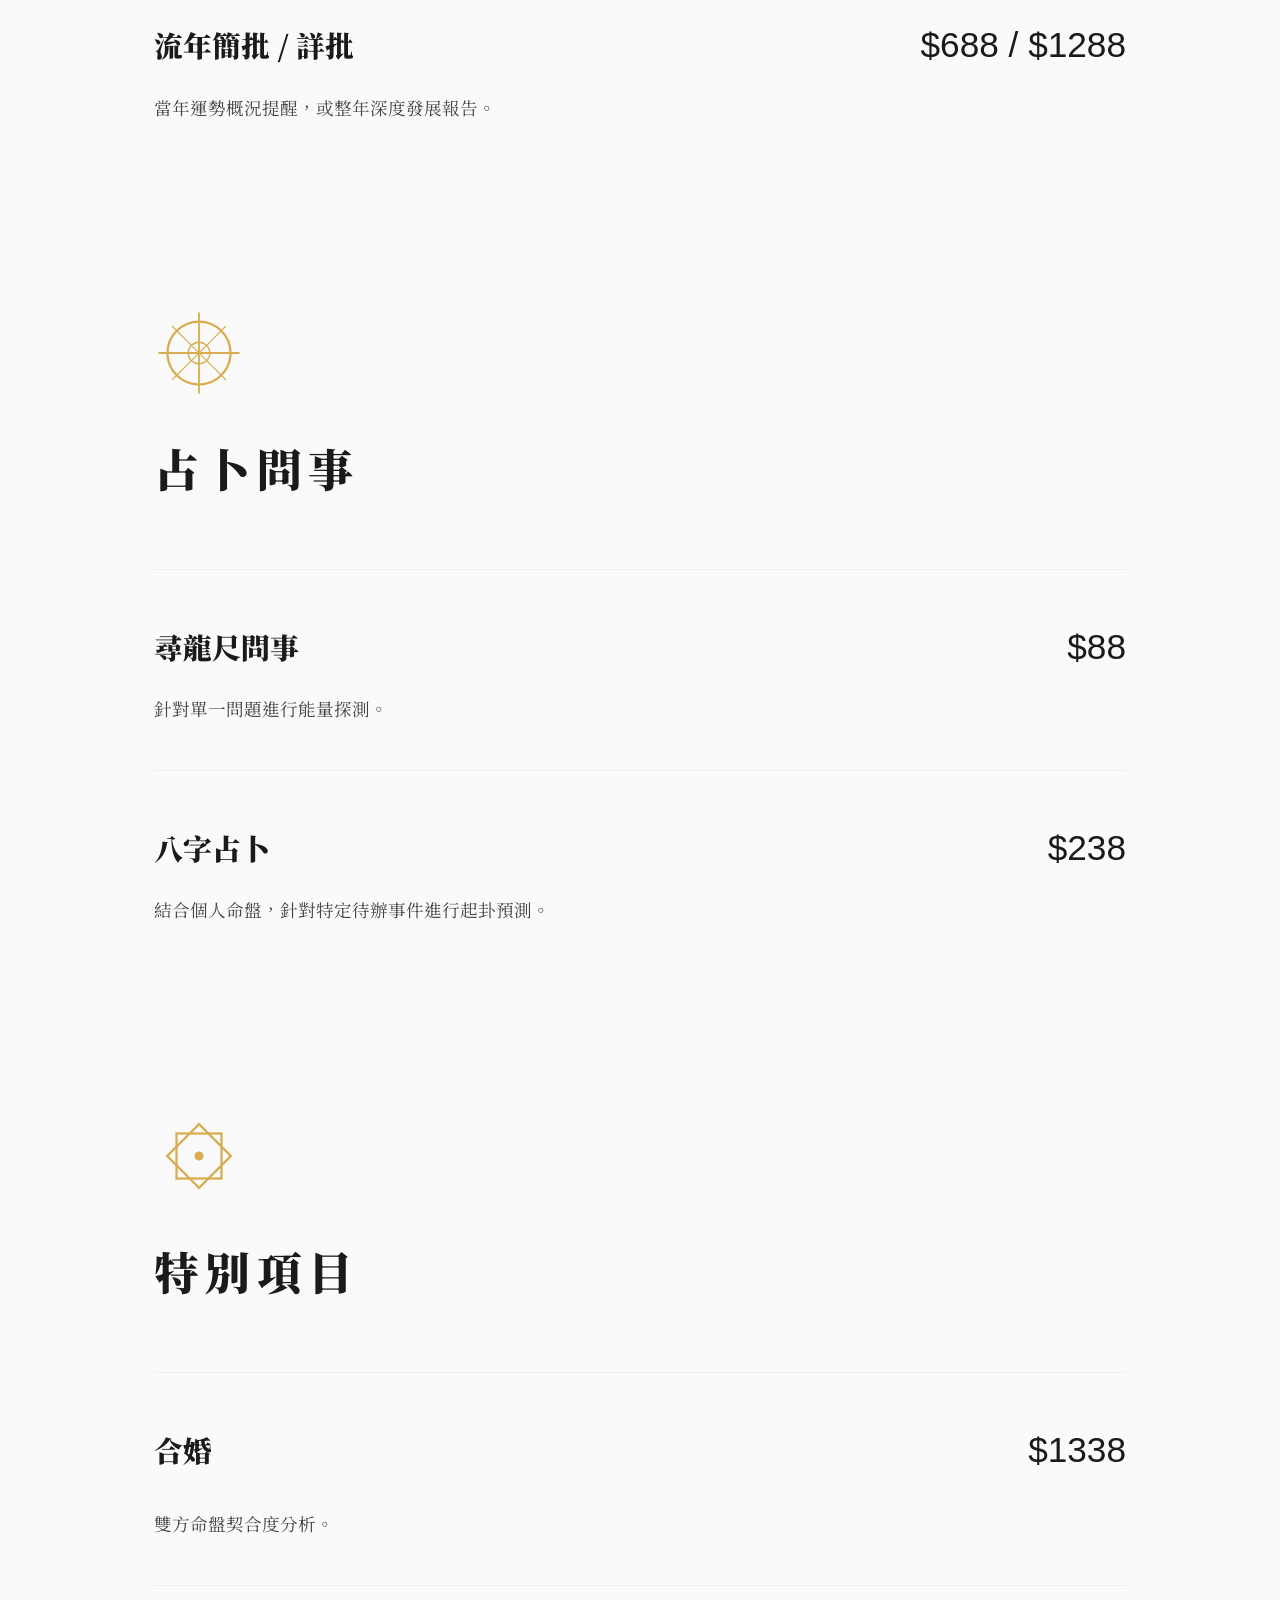
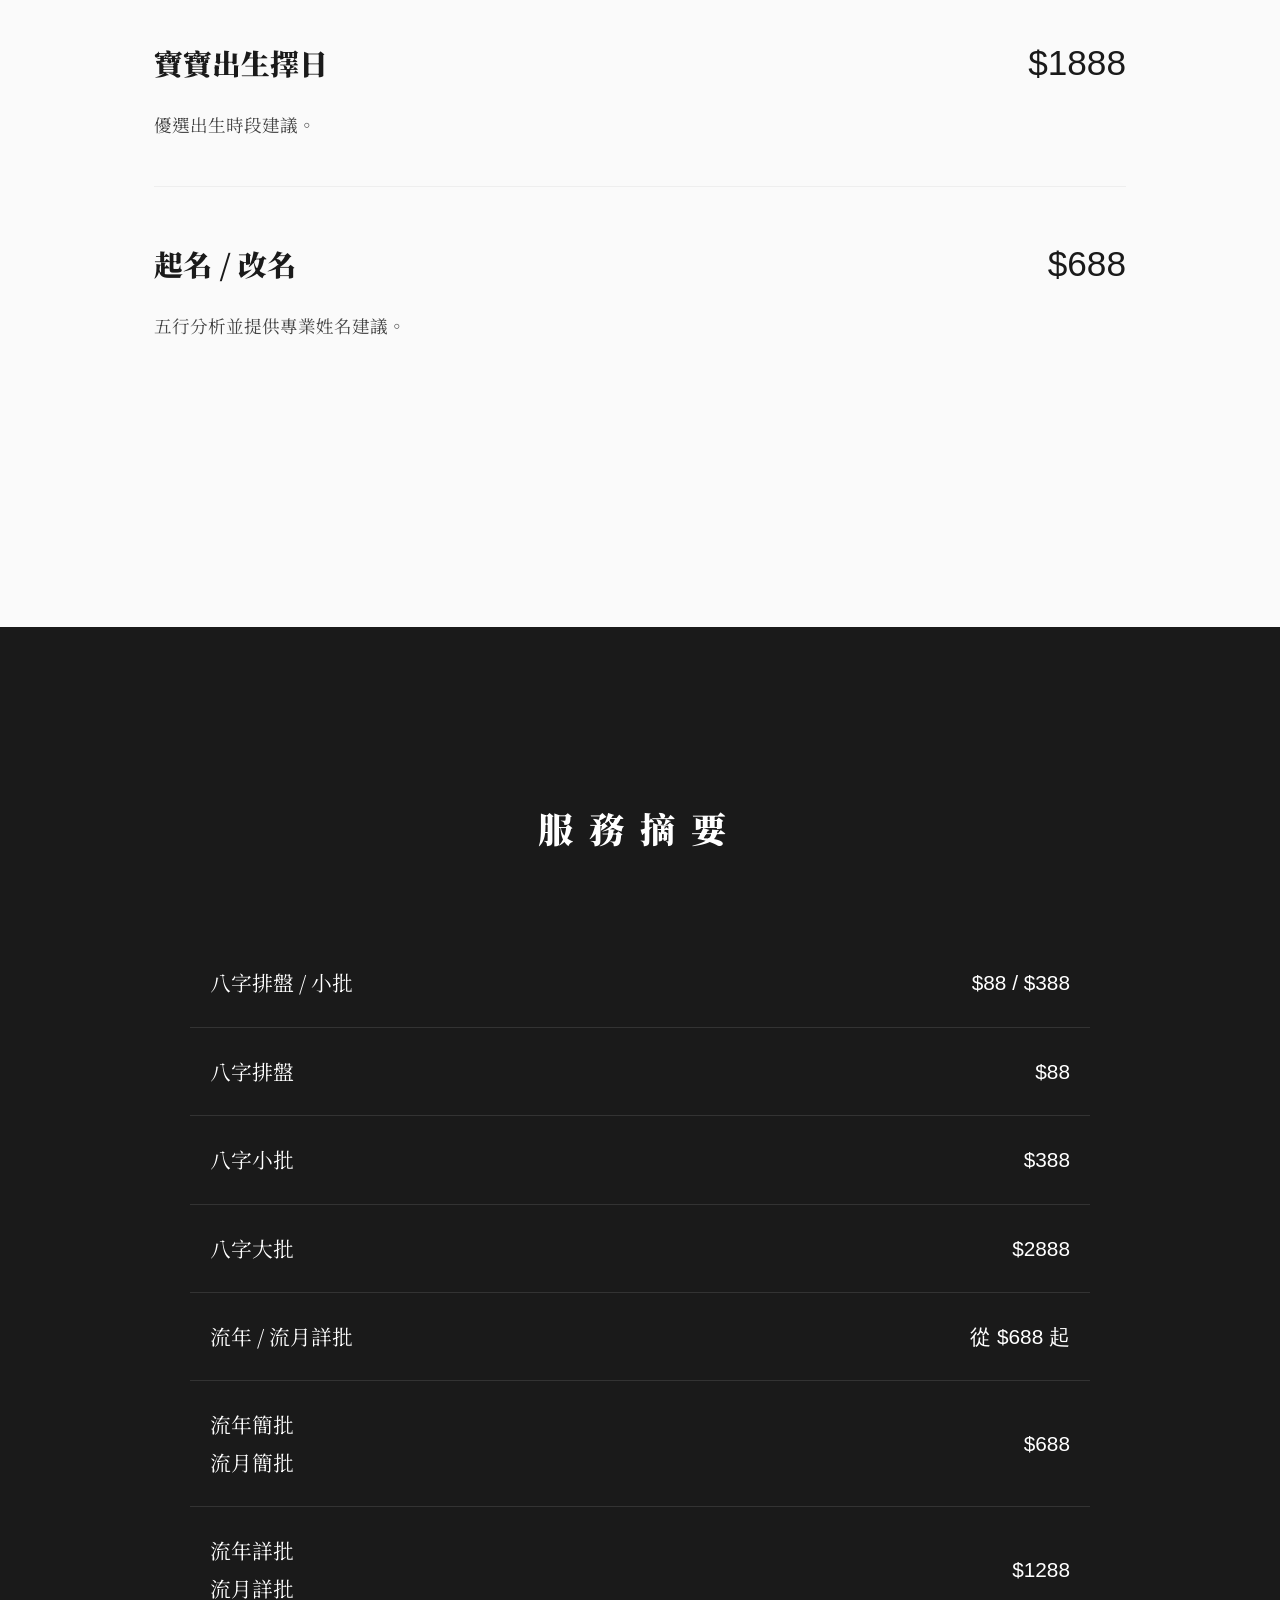
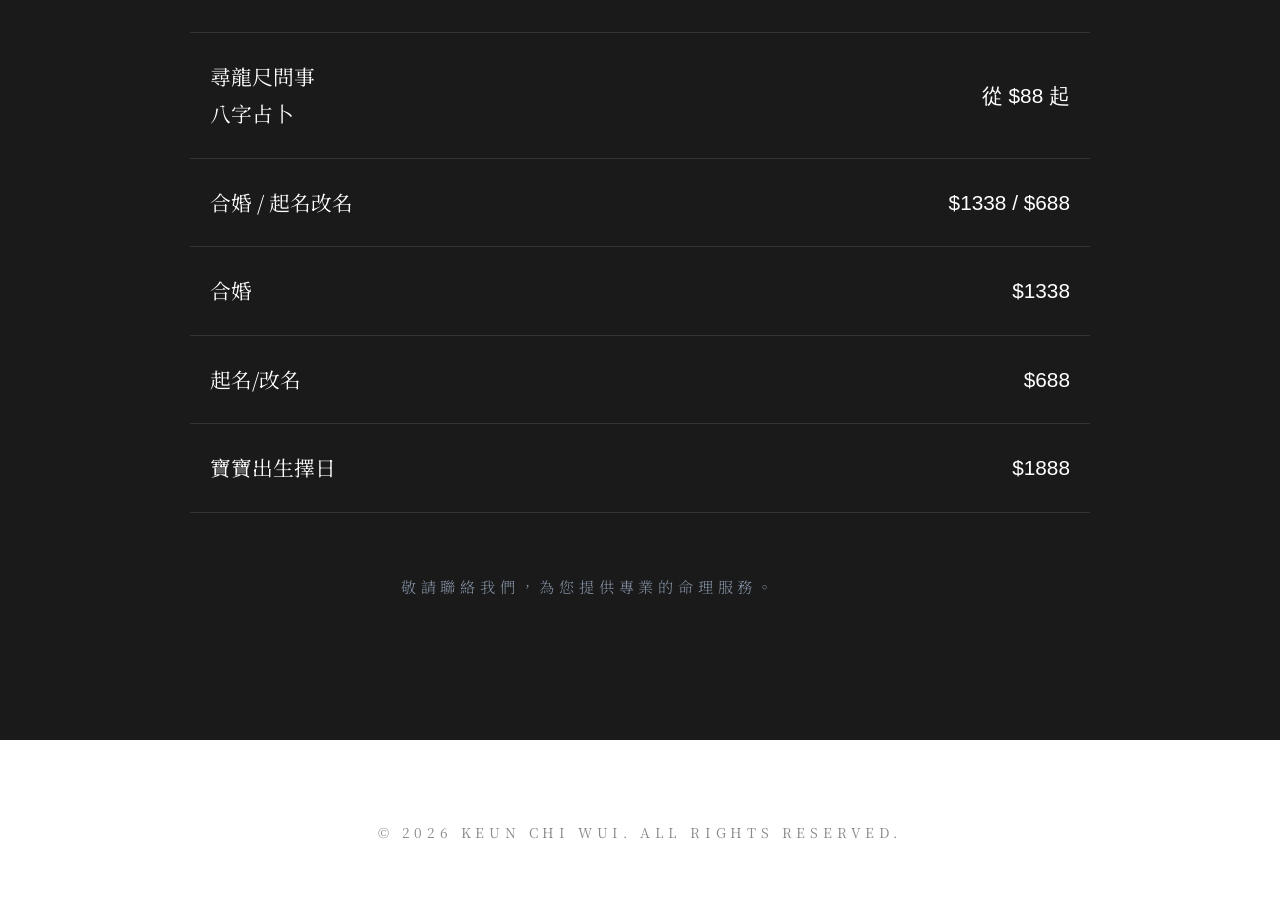
==== commit 743d2f77: "Update index.html" ====
--- a/index.html
+++ b/index.html
@@ -1,345 +1,268 @@
 <!DOCTYPE html>
 <html lang="zh-TW">
 <head>
-    <meta charset="UTF-8">
-    <meta name="viewport" content="width=device-width, initial-scale=1.0, maximum-scale=1.0, user-scalable=no">
-    <title>權智匯｜占卜八字紫薇命理</title>
-    
-    <link href="https://fonts.googleapis.com/css2?family=Noto+Serif+TC:wght@200;400;900&display=swap" rel="stylesheet">
-    
-    <style>
-        :root { --white: #ffffff; --black: #1a1a1a; --gold: #d8ac4f; --gray: #888888; }
-        * { box-sizing: border-box; -webkit-font-smoothing: antialiased; }
-        body { margin: 0; padding: 0; background-color: var(--white); color: var(--black); font-family: "Noto Serif TC", serif; line-height: 1.8; overflow-x: hidden; }
-
-        /* 滾動動畫 */
-        .reveal { opacity: 0; transform: translateY(30px); transition: all 1.2s cubic-bezier(0.2, 0.6, 0.2, 1); }
-        .reveal.active { opacity: 1; transform: translateY(0); }
-
-        /* 修正 1：導覽列（防止手機端文字重疊） */
-        nav { 
-            position: fixed; top: 0; width: 100%; height: 85px; 
-            background: rgba(255, 255, 255, 0.98); z-index: 1000; 
-            display: flex; align-items: center; justify-content: space-between; 
-            padding: 0 5%; border-bottom: 0.5px solid #e5e5e5; 
-        }
-        .nav-left { letter-spacing: 0.15rem; font-size: clamp(0.9rem, 3vw, 1.1rem); font-weight: 900; white-space: nowrap; }
-        .nav-right a { 
-            text-decoration: none; color: var(--black); font-size: 0.8rem; 
-            letter-spacing: 0.1rem; border: 1px solid var(--black); 
-            padding: 8px 15px; font-weight: 900; white-space: nowrap;
-        }
-
-        /* Hero 區域：修正比例與標誌 */
-        .hero { height: 100vh; display: flex; flex-direction: column; justify-content: center; align-items: center; text-align: center; padding: 0 5%; }
-        .brand-logo { width: 150px; height: 100px; margin-bottom: 40px; }
-        .hero-subtitle { font-size: 1.2rem; letter-spacing: 0.5rem; margin-bottom: 25px; color: #333; }
-        .hero-title { font-size: clamp(3rem, 12vw, 6.5rem); font-weight: 900; letter-spacing: 1.5rem; text-indent: 1.5rem; margin: 0; }
-
-        /* 服務理念 */
-        .philosophy { padding: 140px 10%; text-align: center; max-width: 1000px; margin: 0 auto; }
-        .philosophy h2 { font-size: 1.2rem; letter-spacing: 0.8rem; margin-bottom: 60px; font-weight: 900; }
-        .philosophy p { font-size: 1.4rem; line-height: 2.8; margin-bottom: 40px; }
-        .highlight { font-weight: 900; letter-spacing: 0.2rem; display: block; margin: 50px 0; font-size: 1.6rem; }
-
-        /* 服務清單佈局 */
-        .service-container { background-color: #fafafa; padding: 100px 0; }
-        .service-block { max-width: 1100px; margin: 0 auto 140px auto; padding: 0 5%; }
-        .service-logo { width: 90px; height: 90px; margin-bottom: 30px; }
-        .category-name { font-size: 2.8rem; font-weight: 900; margin-bottom: 60px; letter-spacing: 0.4rem; }
-        
-        .item { padding: 45px 0; border-top: 1px solid #eee; }
-        .item-header { display: flex; justify-content: space-between; align-items: baseline; }
-        .item-title { font-size: 1.8rem; font-weight: 900; }
-        .item-price { font-size: 2.2rem; font-weight: 200; font-family: sans-serif; }
-        .item-desc { font-size: 1.1rem; color: #444; margin-top: 15px; }
-
-        /* 特別項目：分行排版 */
-        .multi-row { display: flex; flex-direction: column; width: 100%; }
-        .sub-row { display: flex; justify-content: space-between; align-items: baseline; margin-bottom: 12px; }
-
-        /* 價格總表 */
-        /* 修改後的價格總表容器 */
-        .price-summary { 
-            background-color: var(--black); 
-            color: var(--white); 
-            adding: 100px 5%; /* 稍微減少上下 padding，讓九宮格更緊湊 */
-            text-align: center;
-        }
-
-       /* 標題保留，增加一點現代感 */
-       .summary-title { 
-           font-size: 2.2rem; 
-           letter-spacing: 0.8rem; 
-           margin-bottom: 60px; 
-           font-weight: 900; 
-       }
-
-       /* 修改九宮格容器 */
-       .service-grid {
-           display: grid;
-           grid-template-columns: repeat(3, 1fr);
-           max-width: 800px;      /* 🔑 關鍵：從 1100px 縮小到 800px，視覺更集中 */
-           margin: 60px auto;     /* 增加上下間距，讓它不擁擠 */
-           border: 0.3px solid rgba(176, 196, 222, 0.15); /* 線條再細一點 * 
-           }
-
-        /* 縮小每個方塊的高度 */
-        .service-item {
-            padding: 30px 15px;    /* 🔑 關鍵：減少 padding，方塊就不會那麼巨大 */
-            border: 0.3px solid rgba(176, 196, 222, 0.1);
-            display: flex;
-            flex-direction: column;
-            justify-content: center;
-            align-items: center;
-        }
-
-       .service-item h3 {
-           font-size: 1rem;       /* 字體稍微調小 */
-           letter-spacing: 0.1rem;
-           margin-bottom: 12px;
-       }
-
-      .service-item .price {
-          font-size: 0.85rem;
-          color: #b0c4de;
-          opacity: 0.8;
-      }
-
-.footer, .copyright-text { 
-    text-align: left;       /* 保持您截圖中的靠左對齊 */
-    font-size: 0.7rem;      /* 縮小字體 */
-    letter-spacing: 0.1rem;
-    color: #666;            /* 調暗顏色，不要搶戲 */
-    padding: 40px 5%;       /* 🔑 關鍵：增加內邊距，遠離上方內容 */
-    border-top: 0.5px solid rgba(255, 255, 255, 0.1); /* 加入一條極細的灰線分隔 */
-}
-   .contact-hint {
-    text-align: center;
-    width: 100%;
-    color: #b0c4de;
-    font-size: 0.8rem;      /* 調小一點，更有禪意 */
-    margin-top: 80px;       /* 🔑 關鍵：與表格拉開 80px 的距離 */
-    margin-bottom: 100px;    /* 與底部版權拉開距離 */
-    letter-spacing: 0.4rem;  /* 增加字距，找回原本的儀式感 */
-    opacity: 0.6;
-   }
-
-        @media (max-width: 768px) {
-            .category-name { font-size: 2.2rem; }
-            .item-title { font-size: 1.5rem; }
-            .item-price { font-size: 1.8rem; }
-            .philosophy p { font-size: 1.1rem; }
-        }
-    </style>
+<meta charset="UTF-8">
+<meta name="viewport" content="width=device-width, initial-scale=1.0, maximum-scale=1.0, user-scalable=no">
+<title>權智匯｜占卜八字紫薇命理</title>
+
+<link href="https://fonts.googleapis.com/css2?family=Noto+Serif+TC:wght@200;400;900&display=swap" rel="stylesheet">
+
+<style>
+:root { --white: #ffffff; --black: #1a1a1a; --gold: #d8ac4f; --gray: #888888; }
+* { box-sizing: border-box; -webkit-font-smoothing: antialiased; }
+body { margin: 0; padding: 0; background-color: var(--white); color: var(--black); font-family: "Noto Serif TC", serif; line-height: 1.8; overflow-x: hidden; }
+
+/* 滾動動畫 */
+.reveal { opacity: 0; transform: translateY(30px); transition: all 1.2s cubic-bezier(0.2, 0.6, 0.2, 1); }
+.reveal.active { opacity: 1; transform: translateY(0); }
+
+/* 修正 1：導覽列（防止手機端文字重疊） */
+nav { 
+position: fixed; top: 0; width: 100%; height: 85px; 
+background: rgba(255, 255, 255, 0.98); z-index: 1000; 
+display: flex; align-items: center; justify-content: space-between; 
+padding: 0 5%; border-bottom: 0.5px solid #e5e5e5; 
+}
+.nav-left { letter-spacing: 0.15rem; font-size: clamp(0.9rem, 3vw, 1.1rem); font-weight: 900; white-space: nowrap; }
+.nav-right a { 
+text-decoration: none; color: var(--black); font-size: 0.8rem; 
+letter-spacing: 0.1rem; border: 1px solid var(--black); 
+padding: 8px 15px; font-weight: 900; white-space: nowrap;
+}
+
+/* Hero 區域：修正比例與標誌 */
+.hero { height: 100vh; display: flex; flex-direction: column; justify-content: center; align-items: center; text-align: center; padding: 0 5%; }
+.brand-logo { width: 150px; height: 100px; margin-bottom: 40px; }
+.hero-subtitle { font-size: 1.2rem; letter-spacing: 0.5rem; margin-bottom: 25px; color: #333; }
+.hero-title { font-size: clamp(3rem, 12vw, 6.5rem); font-weight: 900; letter-spacing: 1.5rem; text-indent: 1.5rem; margin: 0; }
+
+/* 服務理念 */
+.philosophy { padding: 140px 10%; text-align: center; max-width: 1000px; margin: 0 auto; }
+.philosophy h2 { font-size: 1.2rem; letter-spacing: 0.8rem; margin-bottom: 60px; font-weight: 900; }
+.philosophy p { font-size: 1.4rem; line-height: 2.8; margin-bottom: 40px; }
+.highlight { font-weight: 900; letter-spacing: 0.2rem; display: block; margin: 50px 0; font-size: 1.6rem; }
+
+/* 服務清單佈局 */
+.service-container { background-color: #fafafa; padding: 100px 0; }
+.service-block { max-width: 1100px; margin: 0 auto 140px auto; padding: 0 5%; }
+.service-logo { width: 90px; height: 90px; margin-bottom: 30px; }
+.category-name { font-size: 2.8rem; font-weight: 900; margin-bottom: 60px; letter-spacing: 0.4rem; }
+
+.item { padding: 45px 0; border-top: 1px solid #eee; }
+.item-header { display: flex; justify-content: space-between; align-items: baseline; }
+.item-title { font-size: 1.8rem; font-weight: 900; }
+.item-price { font-size: 2.2rem; font-weight: 200; font-family: sans-serif; }
+.item-desc { font-size: 1.1rem; color: #444; margin-top: 15px; }
+
+/* 特別項目：分行排版 */
+.multi-row { display: flex; flex-direction: column; width: 100%; }
+.sub-row { display: flex; justify-content: space-between; align-items: baseline; margin-bottom: 12px; }
+
+/* 價格總表 */
+.price-summary { background-color: var(--black); color: var(--white); padding: 140px 10%; text-align: center; }
+.summary-title { font-size: 2.2rem; letter-spacing: 1rem; margin-bottom: 80px; font-weight: 900; }
+.summary-table { max-width: 900px; margin: 0 auto; width: 100%; border-collapse: collapse; }
+.summary-table td { padding: 25px 20px; border-bottom: 0.5px solid #333; text-align: left; font-size: 1.3rem; }
+.summary-table td:last-child { text-align: right; font-weight: 200; font-family: sans-serif; }
+
+footer { padding: 80px; text-align: center; font-size: 0.85rem; color: var(--gray); letter-spacing: 0.3rem; }
+.contact-hint {
+text-align: centre;      /* 將對齊改為置中 */
+width: 100%;              
+padding-right: 10%;      /* 讓它不要貼死邊緣，保持高級感的呼吸空間 */
+color: #b0c4de;          /* 使用我們剛才調好的藍銀色，呼應主題 */
+font-size: 0.95rem;      /* 稍微縮小，顯得精緻 */
+margin-top: 60px;        /* 與上方價目表拉開適當距離 */
+letter-spacing: 0.3rem;  /* 大字距：營造出一種「玄學、專業」的氣氛 */
+font-weight: 300;        /* 極細體 */
+opacity: 0.7;            /* 半透明，讓它看起來像低調的註解 */
+}
+
+@media (max-width: 768px) {
+.category-name { font-size: 2.2rem; }
+.item-title { font-size: 1.5rem; }
+.item-price { font-size: 1.8rem; }
+.philosophy p { font-size: 1.1rem; }
+}
+</style>
 </head>
 <body>
 
-    <nav>
-        <div class="nav-left">八字 · 紫微 · 占卜</div>
-        <div class="nav-right"><a href="https://wa.me/85267113958" target="_blank">WHATSAPP 諮詢</a></div>
-    </nav>
-
-    <header class="hero">
-        <div class="brand-logo">
-        <svg viewBox="0 0 100 100" xmlns="http://www.w3.org/2000/svg">
-               <g stroke="black" stroke-width="0.5" fill="none" opacity="0.8">
-               <path d="M15 45 Q 40 10 85 40" />
-               <path d="M10 60 Q 50 95 90 55" />
-               <path d="M30 20 Q 5 50 40 85" />
-           </g>
-    
-           <g stroke="black" stroke-width="0.8" fill="none">
-              <path d="M45 25 C 65 30 75 50 60 75" />
-              <path d="M35 70 C 20 50 40 20 70 35" />
-              <line x1="45" y1="25" x2="70" y2="35" stroke-width="0.4" />
-              <line x1="60" y1="75" x2="35" y2="70" stroke-width="0.4" />
-           </g>
-
-           <g fill="black">
-              <circle cx="50" cy="50" r="3.5"/> <circle cx="45" cy="25" r="1.8"/>
-              <circle cx="70" cy="35" r="2.2"/>
-              <circle cx="60" cy="75" r="1.5"/>
-              <circle cx="35" cy="70" r="2"/>
-              <circle cx="85" cy="40" r="1.2"/>
-              <circle cx="15" cy="45" r="1.2"/>
-              <circle cx="40" cy="85" r="1.5"/>
-           </g>
-        </svg>
-        </div>
-        <p class="hero-subtitle">運籌當下，明辨天時，擇優而行</p>
-        <h1 class="hero-title">權智匯</h1>
-    </header>
-
-    <section class="philosophy reveal">
-        <h2>服務理念</h2>
-        <p>命理服務，不是宿命的斷言，而是幫助您看清局勢，作出明智選擇。</p>
-        <span class="highlight">「權衡天命，智慧匯聚。」</span>
-        <p>由兩位深研中華傳統文化的伙伴共同創立，為有緣人提供專業諮詢。</p>
-    </section>
-
-    <div class="service-container">
-        <section class="service-block reveal">
-            <div class="service-logo">
-                <svg viewBox="0 0 100 85" xmlns="http://www.w3.org/2000/svg">
-                    <path d="M15,42 Q32,32 50,42 T85,42" stroke="#d8ac4f" stroke-width="2.5" fill="none"/>
-                    <path d="M15,50 Q32,40 50,50 T85,50" stroke="#d8ac4f" stroke-width="2.5" fill="none"/>
-                    <circle cx="32" cy="14" r="3.5" fill="#d8ac4f"/><line x1="32" y1="18" x2="32" y2="28" stroke="#d8ac4f" stroke-width="2"/>
-                    <circle cx="50" cy="6" r="3.5" fill="#d8ac4f"/><line x1="50" y1="10" x2="50" y2="22" stroke="#d8ac4f" stroke-width="2"/>
-                    <circle cx="68" cy="14" r="3.5" fill="#d8ac4f"/><line x1="68" y1="18" x2="68" y2="28" stroke="#d8ac4f" stroke-width="2"/>
-                    <circle cx="32" cy="78" r="3.5" fill="#d8ac4f"/><line x1="32" y1="64" x2="32" y2="74" stroke="#d8ac4f" stroke-width="2"/>
-                    <circle cx="50" cy="84" r="3.5" fill="#d8ac4f"/><line x1="50" y1="68" x2="50" y2="80" stroke="#d8ac4f" stroke-width="2"/>
-                    <circle cx="68" cy="78" r="3.5" fill="#d8ac4f"/><line x1="68" y1="64" x2="68" y2="74" stroke="#d8ac4f" stroke-width="2"/>
-                </svg>
-            </div>
-            <div class="category-name">八字類別</div>
-            <div class="item">
-                <div class="item-header"><span class="item-title">八字排盤</span><span class="item-price">$88</span></div>
-                <div class="item-desc">性格批註與基本格局，初步了解個人天賦。</div>
-            </div>
-            <div class="item">
-                <div class="item-header"><span class="item-title">八字小批</span><span class="item-price">$388</span></div>
-                <div class="item-desc">命格深度分析、強弱、喜用神建議。</div>
-            </div>
-            <div class="item">
-                <div class="item-header"><span class="item-title">八字大批</span><span class="item-price">$2888</span></div>
-                <div class="item-desc">包含命格詳解、大運走勢及半年內重要事項詳批。</div>
-            </div>
-        </section>
-
-        <section class="service-block reveal">
-            <div class="service-logo">
-                <svg viewBox="0 0 100 100" xmlns="http://www.w3.org/2000/svg">
-                    <path d="M50,15 L85,40 L72,80 L28,80 L15,40 Z" stroke="#d8ac4f" stroke-width="2.5" fill="none"/>
-                    <line x1="50" y1="15" x2="72" y2="80" stroke="#d8ac4f" stroke-width="1.2"/>
-                    <line x1="50" y1="15" x2="28" y2="80" stroke="#d8ac4f" stroke-width="1.2"/>
-                    <line x1="85" y1="40" x2="28" y2="80" stroke="#d8ac4f" stroke-width="1.2"/>
-                    <circle cx="50" cy="15" r="2.5" fill="#d8ac4f"/>
-                    <circle cx="85" cy="40" r="2.5" fill="#d8ac4f"/>
-                    <circle cx="72" cy="80" r="2.5" fill="#d8ac4f"/>
-                    <circle cx="28" cy="80" r="2.5" fill="#d8ac4f"/>
-                    <circle cx="15" cy="40" r="2.5" fill="#d8ac4f"/>
-                </svg>
-            </div>
-            <div class="category-name">流年月批</div>
-            <div class="item">
-                <div class="item-header"><span class="item-title">流月簡算 / 詳算</span><span class="item-price">$688 / $1288</span></div>
-                <div class="item-desc">單月運程重點提示，或全盤詳析。</div>
-            </div>
-            <div class="item">
-                <div class="item-header"><span class="item-title">流年簡批 / 詳批</span><span class="item-price">$688 / $1288</span></div>
-                <div class="item-desc">當年運勢概況提醒，或整年深度發展報告。</div>
-            </div>
-        </section>
-
-        <section class="service-block reveal">
-            <div class="service-logo">
-                <svg viewBox="0 0 100 100" xmlns="http://www.w3.org/2000/svg">
-                    <circle cx="50" cy="50" r="35" stroke="#d8ac4f" stroke-width="2.5" fill="none"/>
-                    <circle cx="50" cy="50" r="12" stroke="#d8ac4f" stroke-width="1.5" fill="none"/>
-                    <line x1="50" y1="5" x2="50" y2="95" stroke="#d8ac4f" stroke-width="2"/>
-                    <line x1="5" y1="50" x2="95" y2="50" stroke="#d8ac4f" stroke-width="2"/>
-                    <line x1="20" y1="20" x2="80" y2="80" stroke="#d8ac4f" stroke-width="1.2"/>
-                    <line x1="80" y1="20" x2="20" y2="80" stroke="#d8ac4f" stroke-width="1.2"/>
-               </svg>
-            </div>
-            <div class="category-name">占卜問事</div>
-            <div class="item">
-                <div class="item-header"><span class="item-title">尋龍尺問事</span><span class="item-price">$88</span></div>
-                <div class="item-desc">針對單一問題進行能量探測。</div>
-            </div>
-            <div class="item">
-                <div class="item-header"><span class="item-title">八字占卜</span><span class="item-price">$238</span></div>
-                <div class="item-desc">結合個人命盤，針對特定待辦事件進行起卦預測。</div>
-            </div>
-        </section>
-
-        <section class="service-block reveal">
-            <div class="service-logo">
-                <svg viewBox="0 0 100 100" xmlns="http://www.w3.org/2000/svg">
-                    <rect x="25" y="25" width="50" height="50" stroke="#d8ac4f" stroke-width="2.5" fill="none" transform="rotate(45 50 50)"/>
-                    <rect x="25" y="25" width="50" height="50" stroke="#d8ac4f" stroke-width="2.5" fill="none"/>
-                    <circle cx="50" cy="50" r="5" fill="#d8ac4f"/>
-                </svg>
-            </div>
-            <div class="category-name">特別項目</div>
-            <div class="item">
-                <div class="multi-row">
-                    <div class="sub-row"><span class="item-title">合婚</span><span class="item-price">$1338</span></div>
-                </div>
-                <div class="item-desc">雙方命盤契合度分析。</div>
-                 </div>
-            <div class="item">
-                <div class="sub-row"><span class="item-title">寶寶出生擇日</span><span class="item-price">$1888</span></div>
-                <div class="item-desc">優選出生時段建議。</div>
-            </div>
-            <div class="item">
-                <div class="item-header"><span class="item-title">起名 / 改名</span><span class="item-price">$688</span></div>
-                <div class="item-desc">五行分析並提供專業姓名建議。</div>
-            </div>
-        </section>
-    </div>
-
-  <div class="price-summary">
-    <h2 class="summary-title">服務摘要</h2>
-    
-    <div class="service-grid">
-        <div class="service-item">
-            <h3>八字排盤</h3>
-            <span class="price">$88</span>
-        </div>
-
-        <div class="service-item">
-            <h3>八字小批</h3>
-            <span class="price">$388</span>
-        </div>
-
-        <div class="service-item">
-            <h3>八字大批</h3>
-            <span class="price">$2888</span>
-        </div>
-
-        <div class="service-item">
-            <h3>流年簡批<br>流月簡批</h3>
-            <span class="price">$688</span>
-        </div>
-
-        <div class="service-item">
-            <h3>流年詳批<br>流月詳批</h3>
-            <span class="price">$1288</span>
-        </div>
-
-        <div class="service-item">
-            <h3>尋龍尺問事 /<br>八字占卜</h3>
-            <span class="price">從 $88 起</span>
-        </div>
-
-        <div class="service-item">
-            <h3>合婚</h3>
-            <span class="price">$1338</span>
-        </div>
-
-        <div class="service-item">
-            <h3>起名/改名</h3>
-            <span class="price">$688</span>
-        </div>
-
-        <div class="service-item">
-            <h3>寶寶出生擇日</h3>
-            <span class="price">$1888</span>
-        </div>
-    </div> <div class="contact-hint">敬請聯絡我們，為您提供專業的命理服務。</div>
-</div>
-        
-    </section>
-
-    <footer>&copy; 2026 KEUN CHI WUI. ALL RIGHTS RESERVED.</footer>
-
-    <script>
-        const observer = new IntersectionObserver((entries) => {
-            entries.forEach(entry => { if (entry.isIntersecting) entry.target.classList.add('active'); });
-        }, { threshold: 0.1 });
-        document.querySelectorAll('.reveal').forEach(el => observer.observe(el));
-    </script>
+<nav>
+<div class="nav-left">八字 · 紫微 · 占卜</div>
+<div class="nav-right"><a href="https://wa.me/85267113958" target="_blank">WHATSAPP 諮詢</a></div>
+</nav>
+
+<header class="hero">
+<div class="brand-logo">
+<svg viewBox="0 0 100 100" xmlns="http://www.w3.org/2000/svg">
+<g stroke="black" stroke-width="0.5" fill="none" opacity="0.8">
+<path d="M15 45 Q 40 10 85 40" />
+<path d="M10 60 Q 50 95 90 55" />
+<path d="M30 20 Q 5 50 40 85" />
+</g>
+
+<g stroke="black" stroke-width="0.8" fill="none">
+<path d="M45 25 C 65 30 75 50 60 75" />
+<path d="M35 70 C 20 50 40 20 70 35" />
+<line x1="45" y1="25" x2="70" y2="35" stroke-width="0.4" />
+<line x1="60" y1="75" x2="35" y2="70" stroke-width="0.4" />
+</g>
+
+<g fill="black">
+<circle cx="50" cy="50" r="3.5"/> <circle cx="45" cy="25" r="1.8"/>
+<circle cx="70" cy="35" r="2.2"/>
+<circle cx="60" cy="75" r="1.5"/>
+<circle cx="35" cy="70" r="2"/>
+<circle cx="85" cy="40" r="1.2"/>
+<circle cx="15" cy="45" r="1.2"/>
+<circle cx="40" cy="85" r="1.5"/>
+</g>
+</svg>
+</div>
+<p class="hero-subtitle">運籌當下，明辨天時，擇優而行</p>
+<h1 class="hero-title">權智匯</h1>
+</header>
+
+<section class="philosophy reveal">
+<h2>服務理念</h2>
+<p>命理服務，不是宿命的斷言，而是幫助您看清局勢，作出明智選擇。</p>
+<span class="highlight">「權衡天命，智慧匯聚。」</span>
+<p>由兩位深研中華傳統文化的伙伴共同創立，為有緣人提供專業諮詢。</p>
+</section>
+
+<div class="service-container">
+<section class="service-block reveal">
+<div class="service-logo">
+<svg viewBox="0 0 100 85" xmlns="http://www.w3.org/2000/svg">
+<path d="M15,42 Q32,32 50,42 T85,42" stroke="#d8ac4f" stroke-width="2.5" fill="none"/>
+<path d="M15,50 Q32,40 50,50 T85,50" stroke="#d8ac4f" stroke-width="2.5" fill="none"/>
+<circle cx="32" cy="14" r="3.5" fill="#d8ac4f"/><line x1="32" y1="18" x2="32" y2="28" stroke="#d8ac4f" stroke-width="2"/>
+<circle cx="50" cy="6" r="3.5" fill="#d8ac4f"/><line x1="50" y1="10" x2="50" y2="22" stroke="#d8ac4f" stroke-width="2"/>
+<circle cx="68" cy="14" r="3.5" fill="#d8ac4f"/><line x1="68" y1="18" x2="68" y2="28" stroke="#d8ac4f" stroke-width="2"/>
+<circle cx="32" cy="78" r="3.5" fill="#d8ac4f"/><line x1="32" y1="64" x2="32" y2="74" stroke="#d8ac4f" stroke-width="2"/>
+<circle cx="50" cy="84" r="3.5" fill="#d8ac4f"/><line x1="50" y1="68" x2="50" y2="80" stroke="#d8ac4f" stroke-width="2"/>
+<circle cx="68" cy="78" r="3.5" fill="#d8ac4f"/><line x1="68" y1="64" x2="68" y2="74" stroke="#d8ac4f" stroke-width="2"/>
+</svg>
+</div>
+<div class="category-name">八字類別</div>
+<div class="item">
+<div class="item-header"><span class="item-title">八字排盤</span><span class="item-price">$88</span></div>
+<div class="item-desc">性格批註與基本格局，初步了解個人天賦。</div>
+</div>
+<div class="item">
+<div class="item-header"><span class="item-title">八字小批</span><span class="item-price">$388</span></div>
+<div class="item-desc">命格深度分析、強弱、喜用神建議。</div>
+</div>
+<div class="item">
+<div class="item-header"><span class="item-title">八字大批</span><span class="item-price">$2888</span></div>
+<div class="item-desc">包含命格詳解、大運走勢及半年內重要事項詳批。</div>
+</div>
+</section>
+
+<section class="service-block reveal">
+<div class="service-logo">
+<svg viewBox="0 0 100 100" xmlns="http://www.w3.org/2000/svg">
+<path d="M50,15 L85,40 L72,80 L28,80 L15,40 Z" stroke="#d8ac4f" stroke-width="2.5" fill="none"/>
+<line x1="50" y1="15" x2="72" y2="80" stroke="#d8ac4f" stroke-width="1.2"/>
+<line x1="50" y1="15" x2="28" y2="80" stroke="#d8ac4f" stroke-width="1.2"/>
+<line x1="85" y1="40" x2="28" y2="80" stroke="#d8ac4f" stroke-width="1.2"/>
+<circle cx="50" cy="15" r="2.5" fill="#d8ac4f"/>
+<circle cx="85" cy="40" r="2.5" fill="#d8ac4f"/>
+<circle cx="72" cy="80" r="2.5" fill="#d8ac4f"/>
+<circle cx="28" cy="80" r="2.5" fill="#d8ac4f"/>
+<circle cx="15" cy="40" r="2.5" fill="#d8ac4f"/>
+</svg>
+</div>
+<div class="category-name">流年月批</div>
+<div class="item">
+<div class="item-header"><span class="item-title">流月簡算 / 詳算</span><span class="item-price">$688 / $1288</span></div>
+<div class="item-desc">單月運程重點提示，或全盤詳析。</div>
+</div>
+<div class="item">
+<div class="item-header"><span class="item-title">流年簡批 / 詳批</span><span class="item-price">$688 / $1288</span></div>
+<div class="item-desc">當年運勢概況提醒，或整年深度發展報告。</div>
+</div>
+</section>
+
+<section class="service-block reveal">
+<div class="service-logo">
+<svg viewBox="0 0 100 100" xmlns="http://www.w3.org/2000/svg">
+<circle cx="50" cy="50" r="35" stroke="#d8ac4f" stroke-width="2.5" fill="none"/>
+<circle cx="50" cy="50" r="12" stroke="#d8ac4f" stroke-width="1.5" fill="none"/>
+<line x1="50" y1="5" x2="50" y2="95" stroke="#d8ac4f" stroke-width="2"/>
+<line x1="5" y1="50" x2="95" y2="50" stroke="#d8ac4f" stroke-width="2"/>
+<line x1="20" y1="20" x2="80" y2="80" stroke="#d8ac4f" stroke-width="1.2"/>
+<line x1="80" y1="20" x2="20" y2="80" stroke="#d8ac4f" stroke-width="1.2"/>
+</svg>
+</div>
+<div class="category-name">占卜問事</div>
+<div class="item">
+<div class="item-header"><span class="item-title">尋龍尺問事</span><span class="item-price">$88</span></div>
+<div class="item-desc">針對單一問題進行能量探測。</div>
+</div>
+<div class="item">
+<div class="item-header"><span class="item-title">八字占卜</span><span class="item-price">$238</span></div>
+<div class="item-desc">結合個人命盤，針對特定待辦事件進行起卦預測。</div>
+</div>
+</section>
+
+<section class="service-block reveal">
+<div class="service-logo">
+<svg viewBox="0 0 100 100" xmlns="http://www.w3.org/2000/svg">
+<rect x="25" y="25" width="50" height="50" stroke="#d8ac4f" stroke-width="2.5" fill="none" transform="rotate(45 50 50)"/>
+<rect x="25" y="25" width="50" height="50" stroke="#d8ac4f" stroke-width="2.5" fill="none"/>
+<circle cx="50" cy="50" r="5" fill="#d8ac4f"/>
+</svg>
+</div>
+<div class="category-name">特別項目</div>
+<div class="item">
+<div class="multi-row">
+<div class="sub-row"><span class="item-title">合婚</span><span class="item-price">$1338</span></div>
+</div>
+<div class="item-desc">雙方命盤契合度分析。</div>
+</div>
+<div class="item">
+<div class="sub-row"><span class="item-title">寶寶出生擇日</span><span class="item-price">$1888</span></div>
+<div class="item-desc">優選出生時段建議。</div>
+</div>
+<div class="item">
+<div class="item-header"><span class="item-title">起名 / 改名</span><span class="item-price">$688</span></div>
+<div class="item-desc">五行分析並提供專業姓名建議。</div>
+</div>
+</section>
+</div>
+
+<section class="price-summary reveal">
+<h2 class="summary-title">服務摘要</h2>
+<table class="summary-table">
+            <tr><td>八字排盤 / 小批</td><td>$88 / $388</td></tr>
+            <tr><td>八字排盤</td><td>$88</td></tr>
+            <tr><td>八字小批</td><td>$388</td></tr>
+<tr><td>八字大批</td><td>$2888</td></tr>
+            <tr><td>流年 / 流月詳批</td><td>從 $688 起</td></tr>
+            <tr><td>流年簡批  <br>流月簡批</td><td>$688</td></tr>
+            <tr><td>流年詳批  <br>流月詳批</td><td>$1288</td></tr>
+<tr><td>尋龍尺問事  <br>八字占卜</td><td>從 $88 起</td></tr>
+            <tr><td>合婚 / 起名改名</td><td>$1338 / $688</td></tr>
+            <tr><td>合婚</td><td>$1338</td></tr>
+            <tr><td>起名/改名</td><td>$688</td></tr>
+<tr><td>寶寶出生擇日</td><td>$1888</td></tr>
+</table>
+<div class="contact-hint">
+敬請聯絡我們，為您提供專業的命理服務。
+</a>
+</div>
+
+</section>
+
+<footer>&copy; 2026 KEUN CHI WUI. ALL RIGHTS RESERVED.</footer>
+
+<script>
+const observer = new IntersectionObserver((entries) => {
+entries.forEach(entry => { if (entry.isIntersecting) entry.target.classList.add('active'); });
+}, { threshold: 0.1 });
+document.querySelectorAll('.reveal').forEach(el => observer.observe(el));
+</script>
 </body>
 </html>
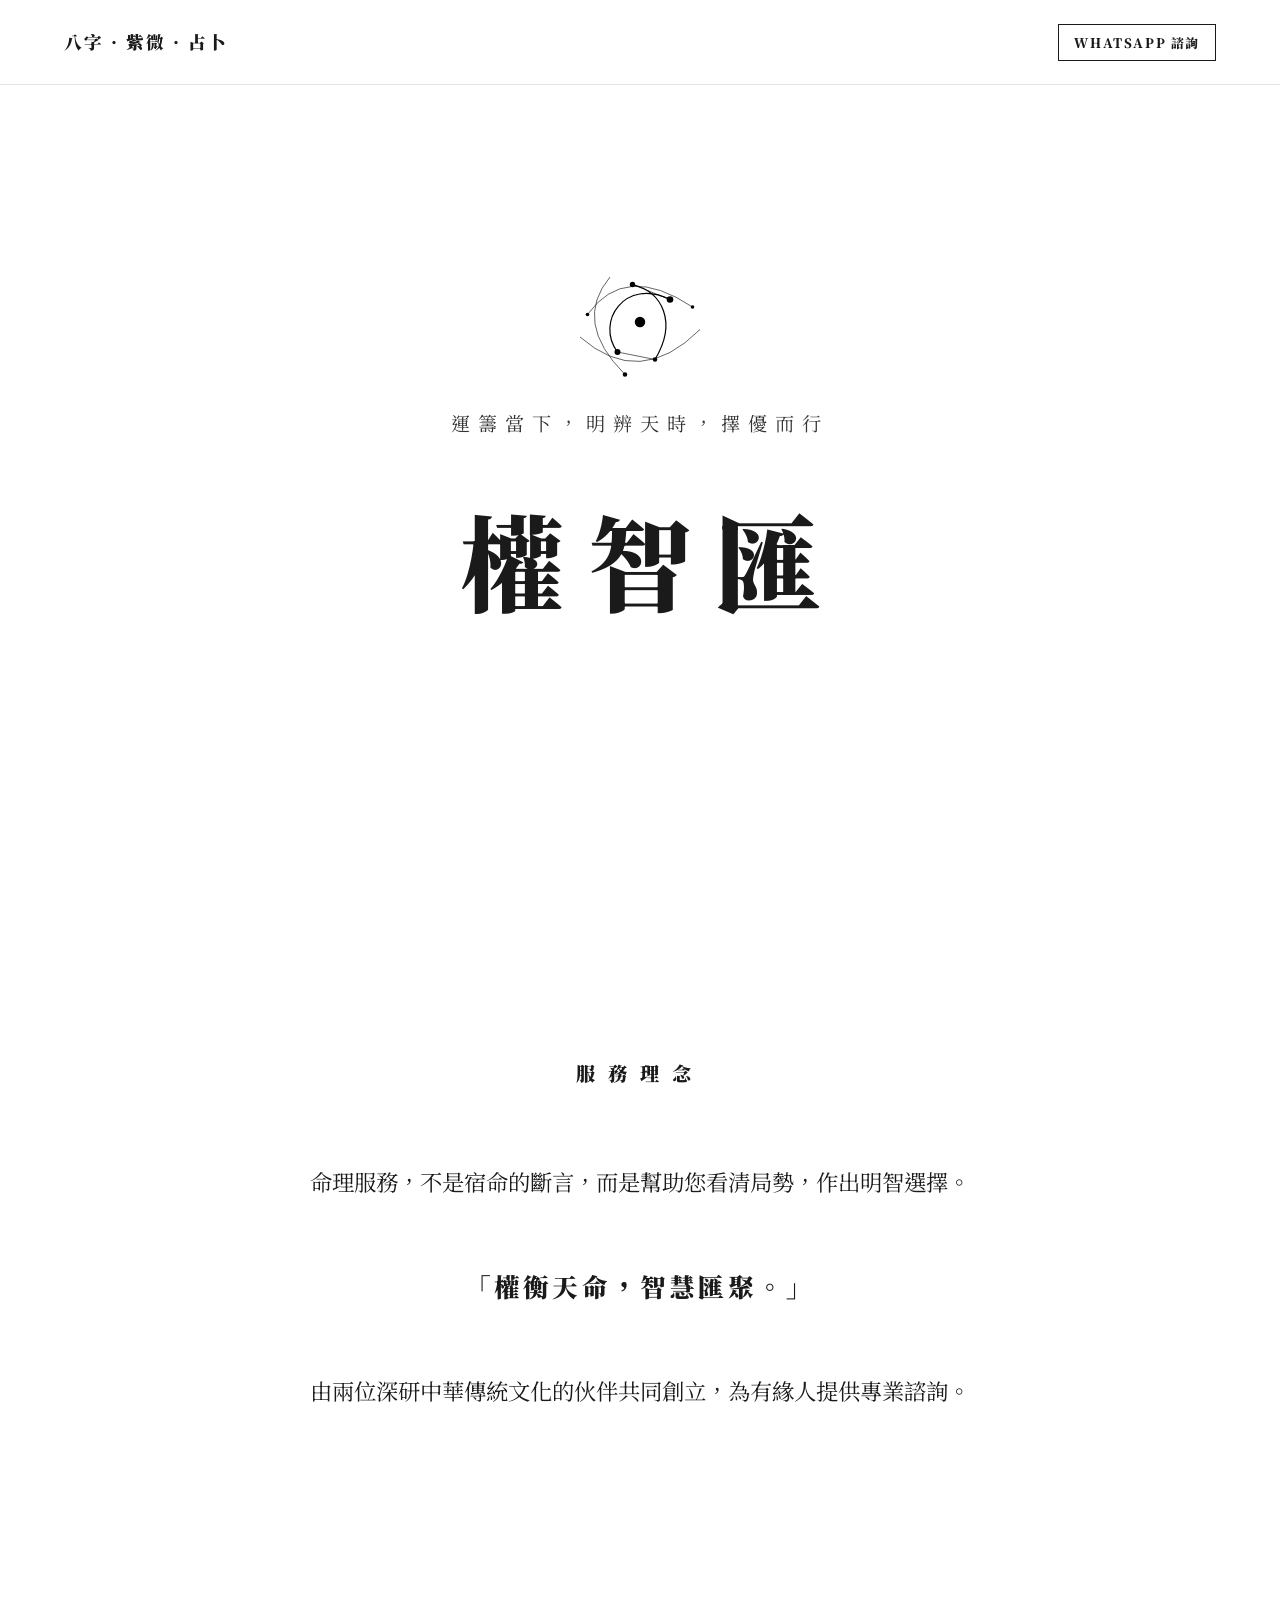
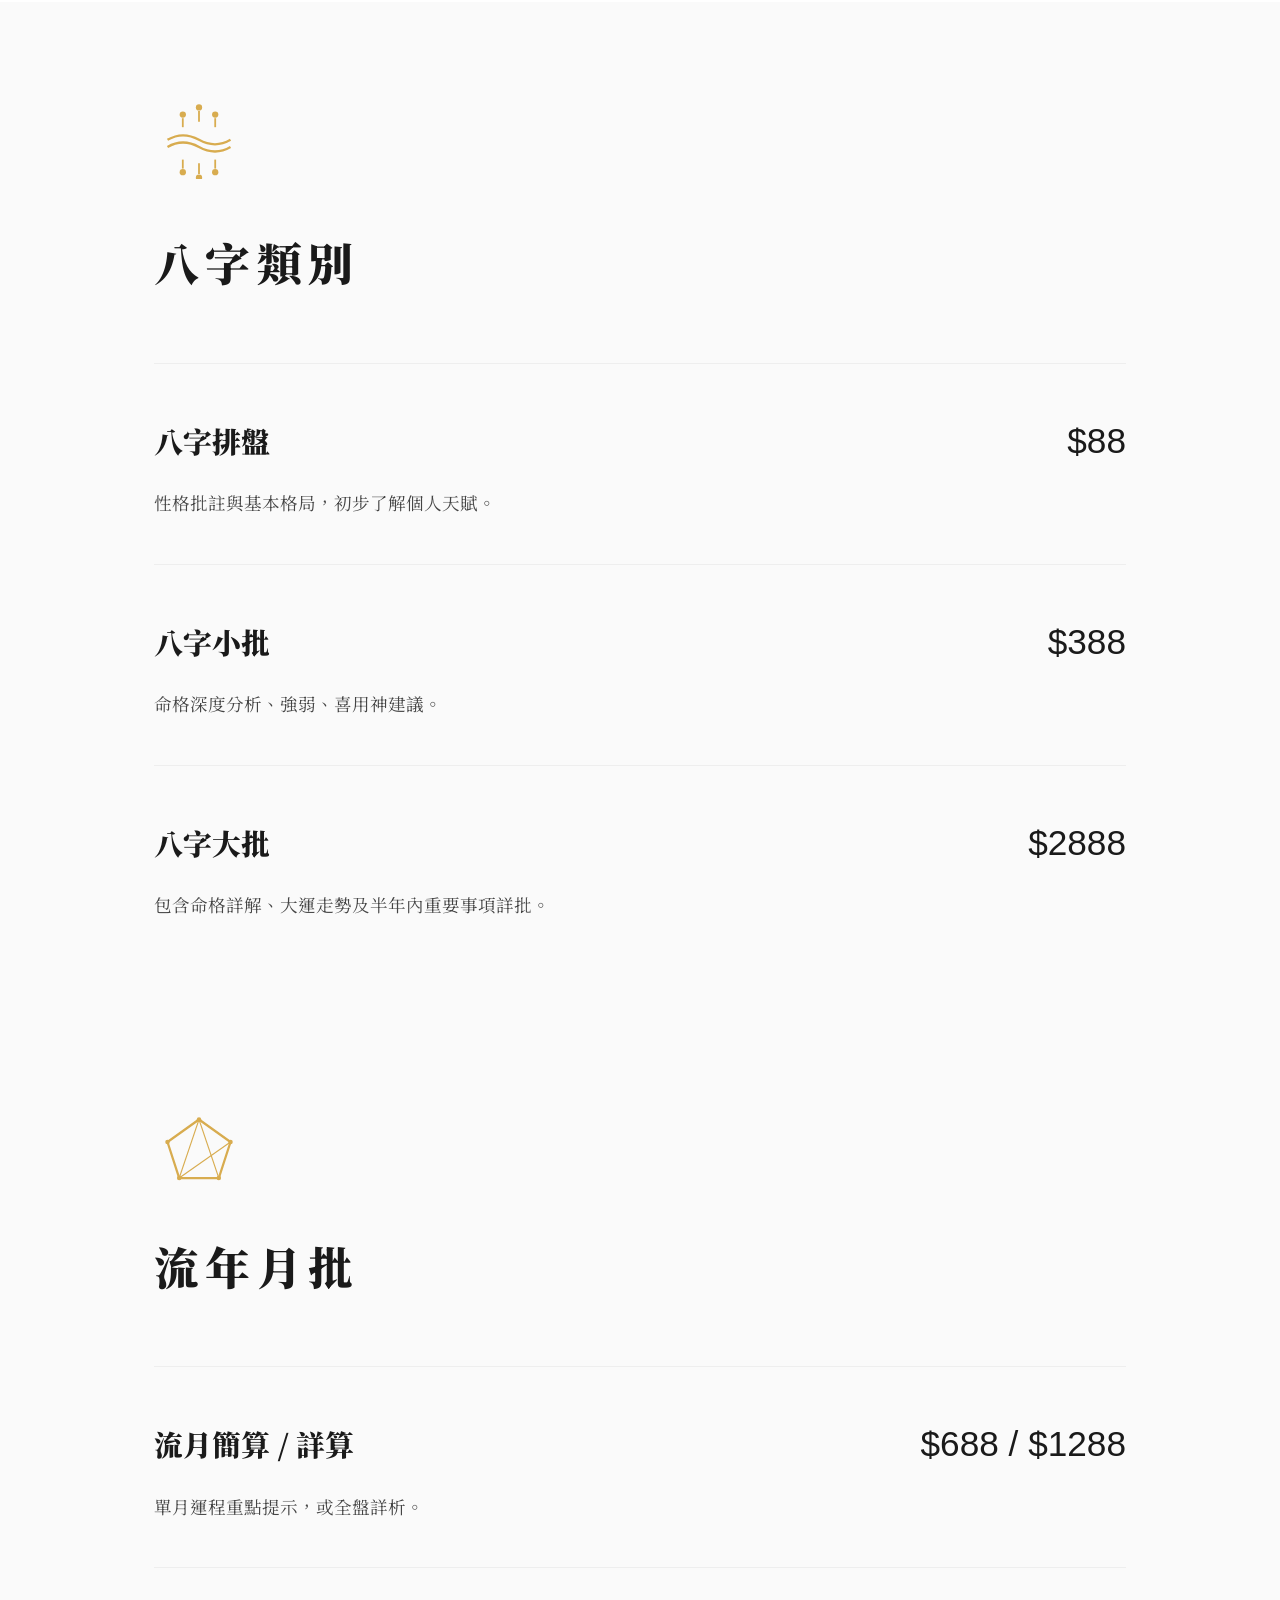
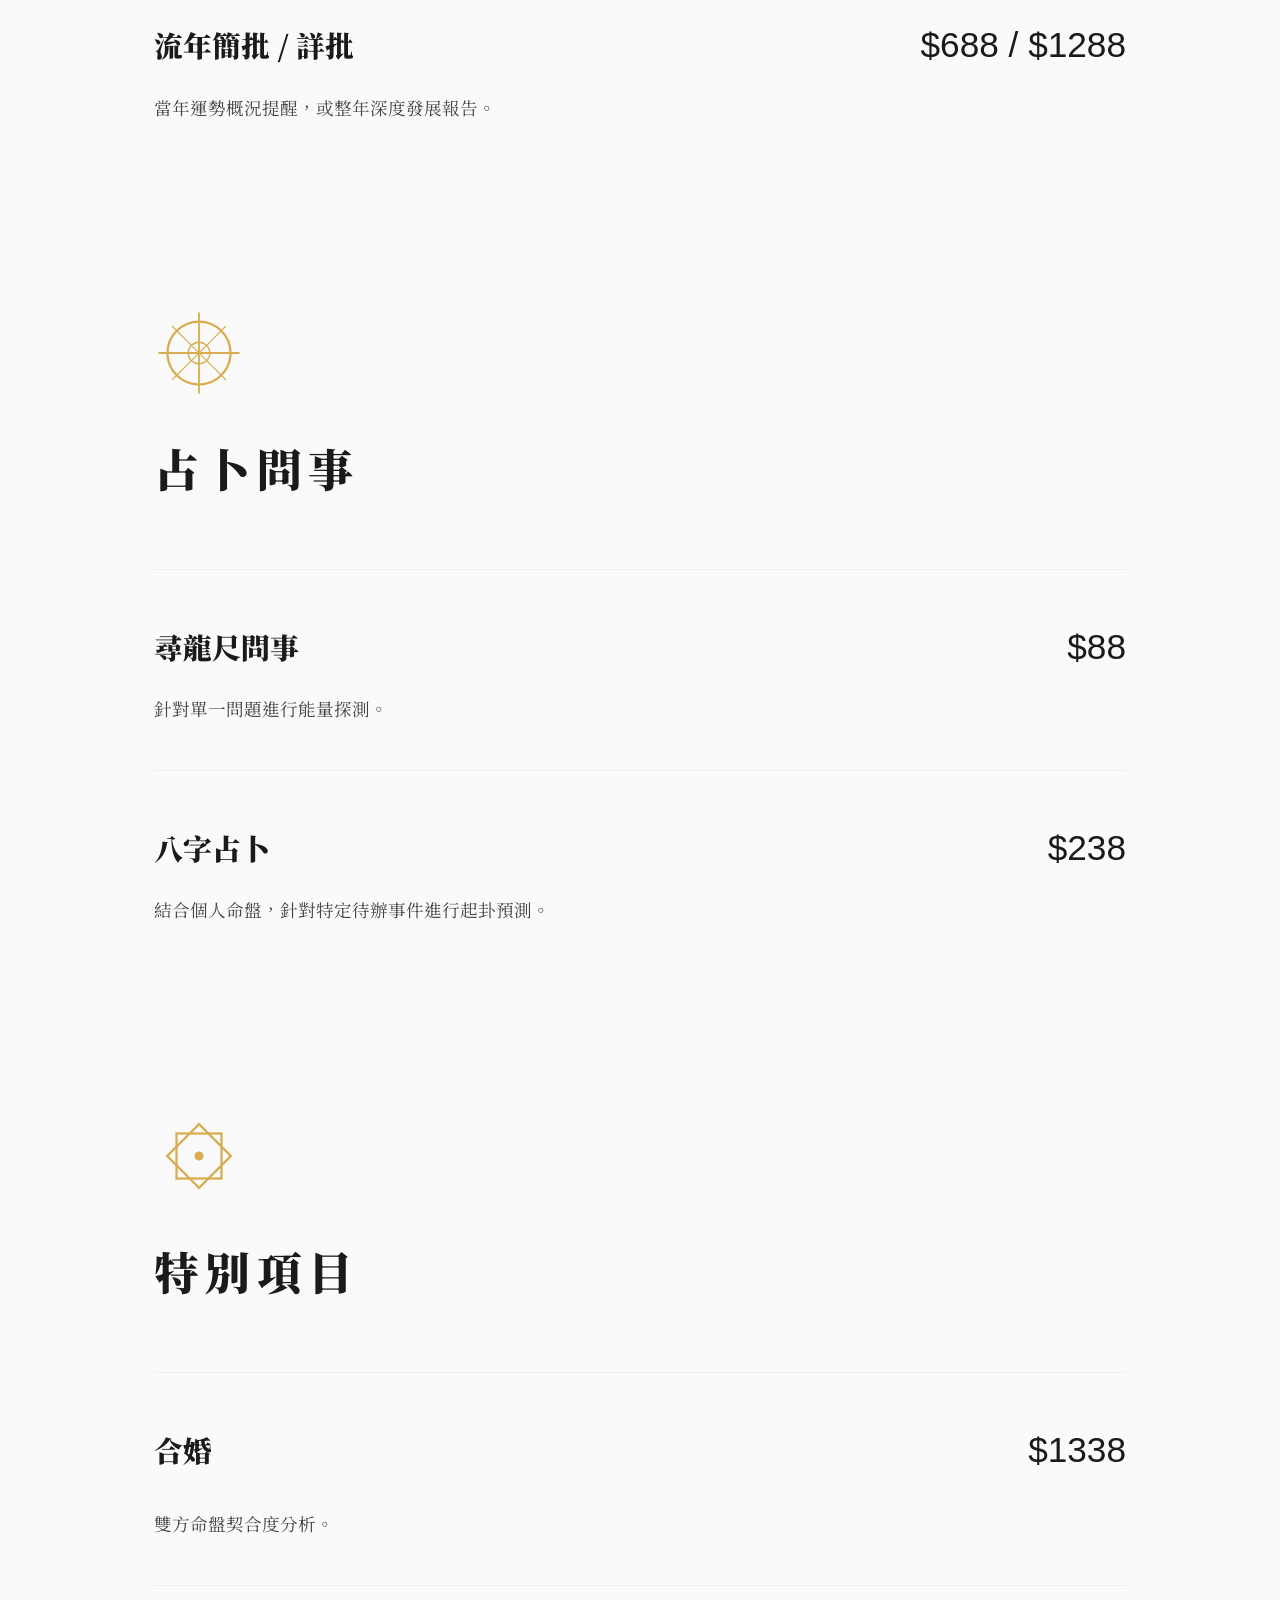
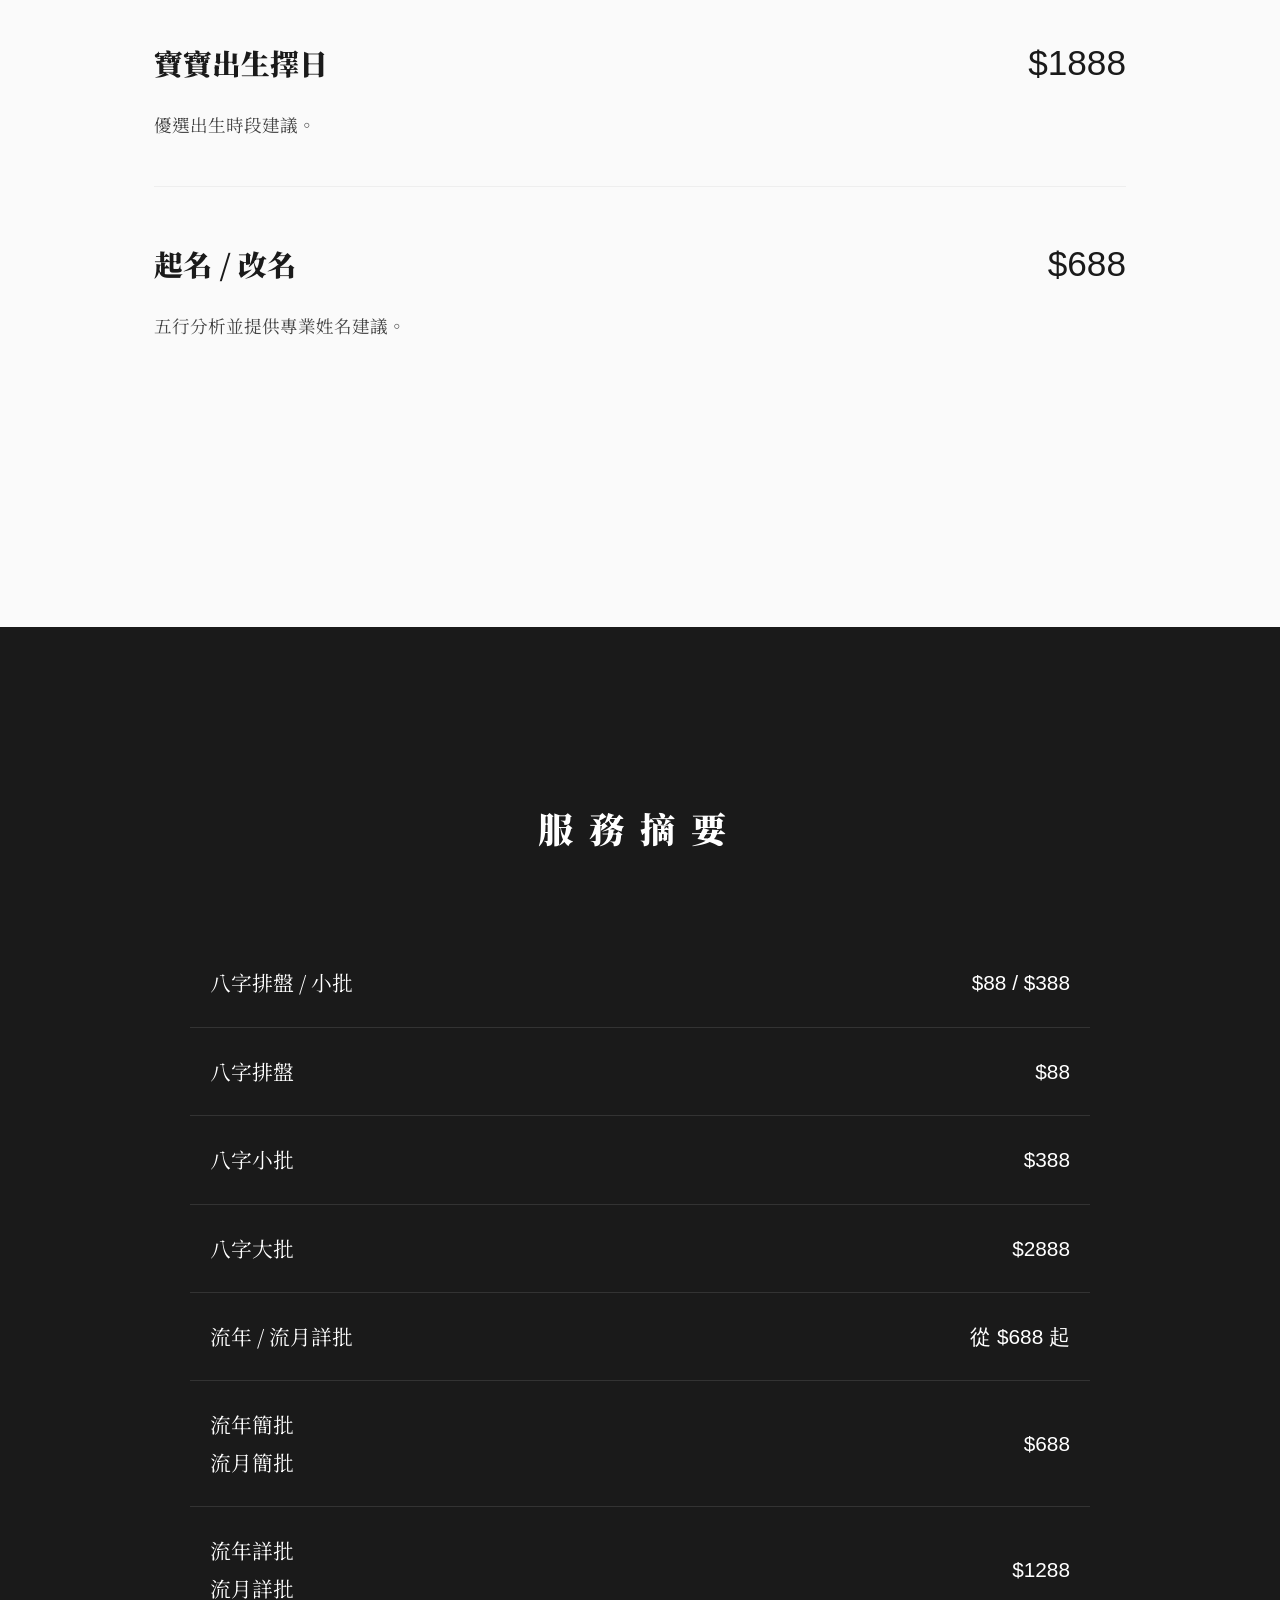
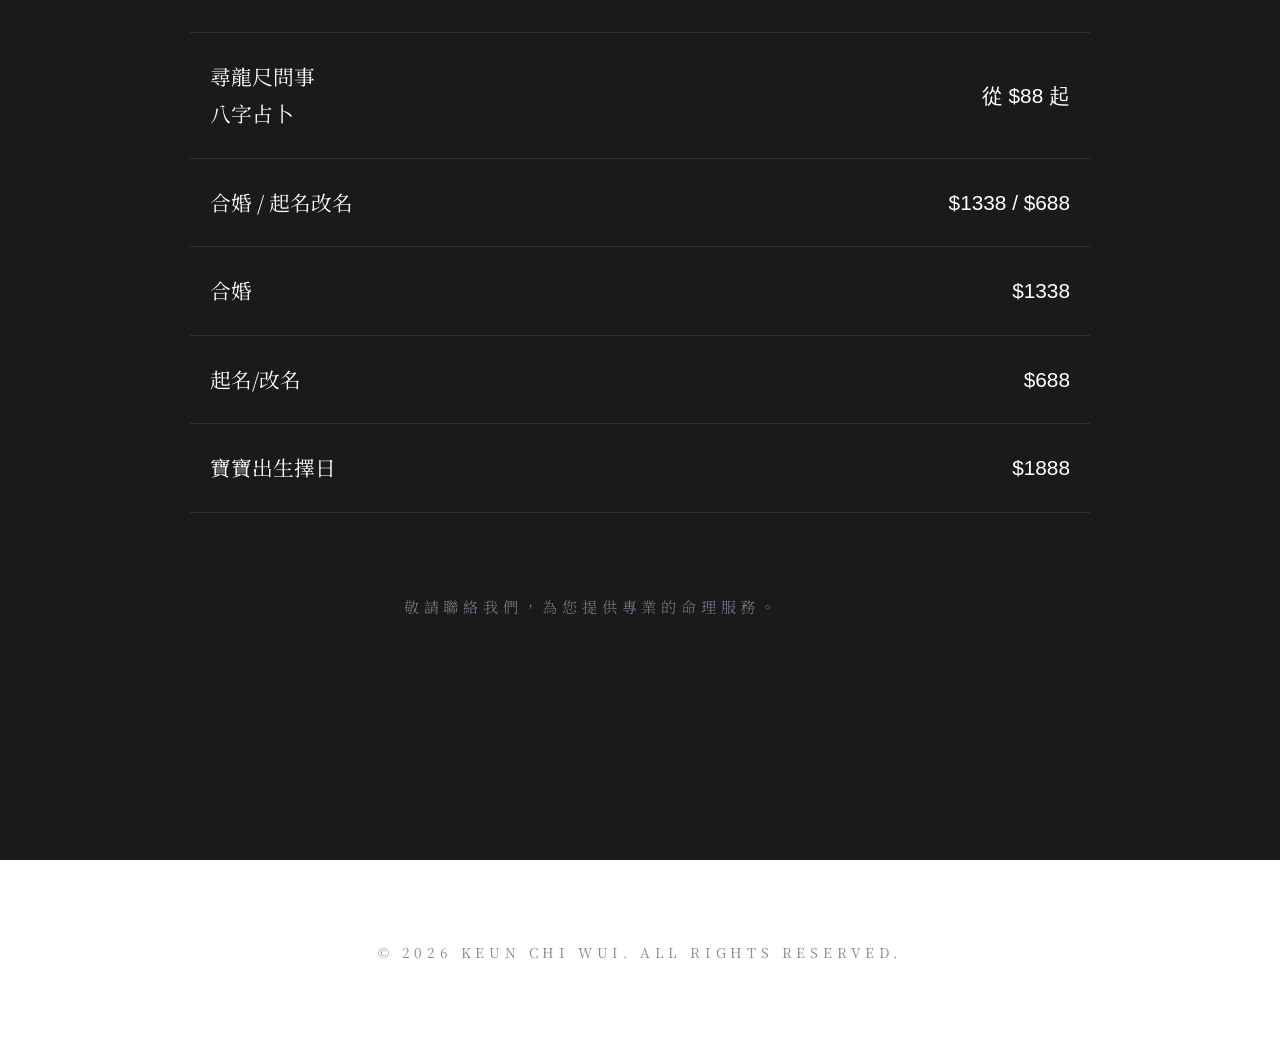
==== commit 6379058a: "敬請一句的位置" ====
--- a/index.html
+++ b/index.html
@@ -72,10 +72,13 @@
 padding-right: 10%;      /* 讓它不要貼死邊緣，保持高級感的呼吸空間 */
 color: #b0c4de;          /* 使用我們剛才調好的藍銀色，呼應主題 */
 font-size: 0.95rem;      /* 稍微縮小，顯得精緻 */
-margin-top: 60px;        /* 與上方價目表拉開適當距離 */
+margin-top: 80px;        /* 與上方價目表拉開適當距離 */
+margin-bottom: 100px;
 letter-spacing: 0.3rem;  /* 大字距：營造出一種「玄學、專業」的氣氛 */
 font-weight: 300;        /* 極細體 */
-opacity: 0.7;            /* 半透明，讓它看起來像低調的註解 */
+opacity: 0.6;            /* 半透明，讓它看起來像低調的註解 *
+letter-spacing: 0.4rem;  /* 你的字距 */
+text-indent: 0.4rem;        
 }
 
 @media (max-width: 768px) {
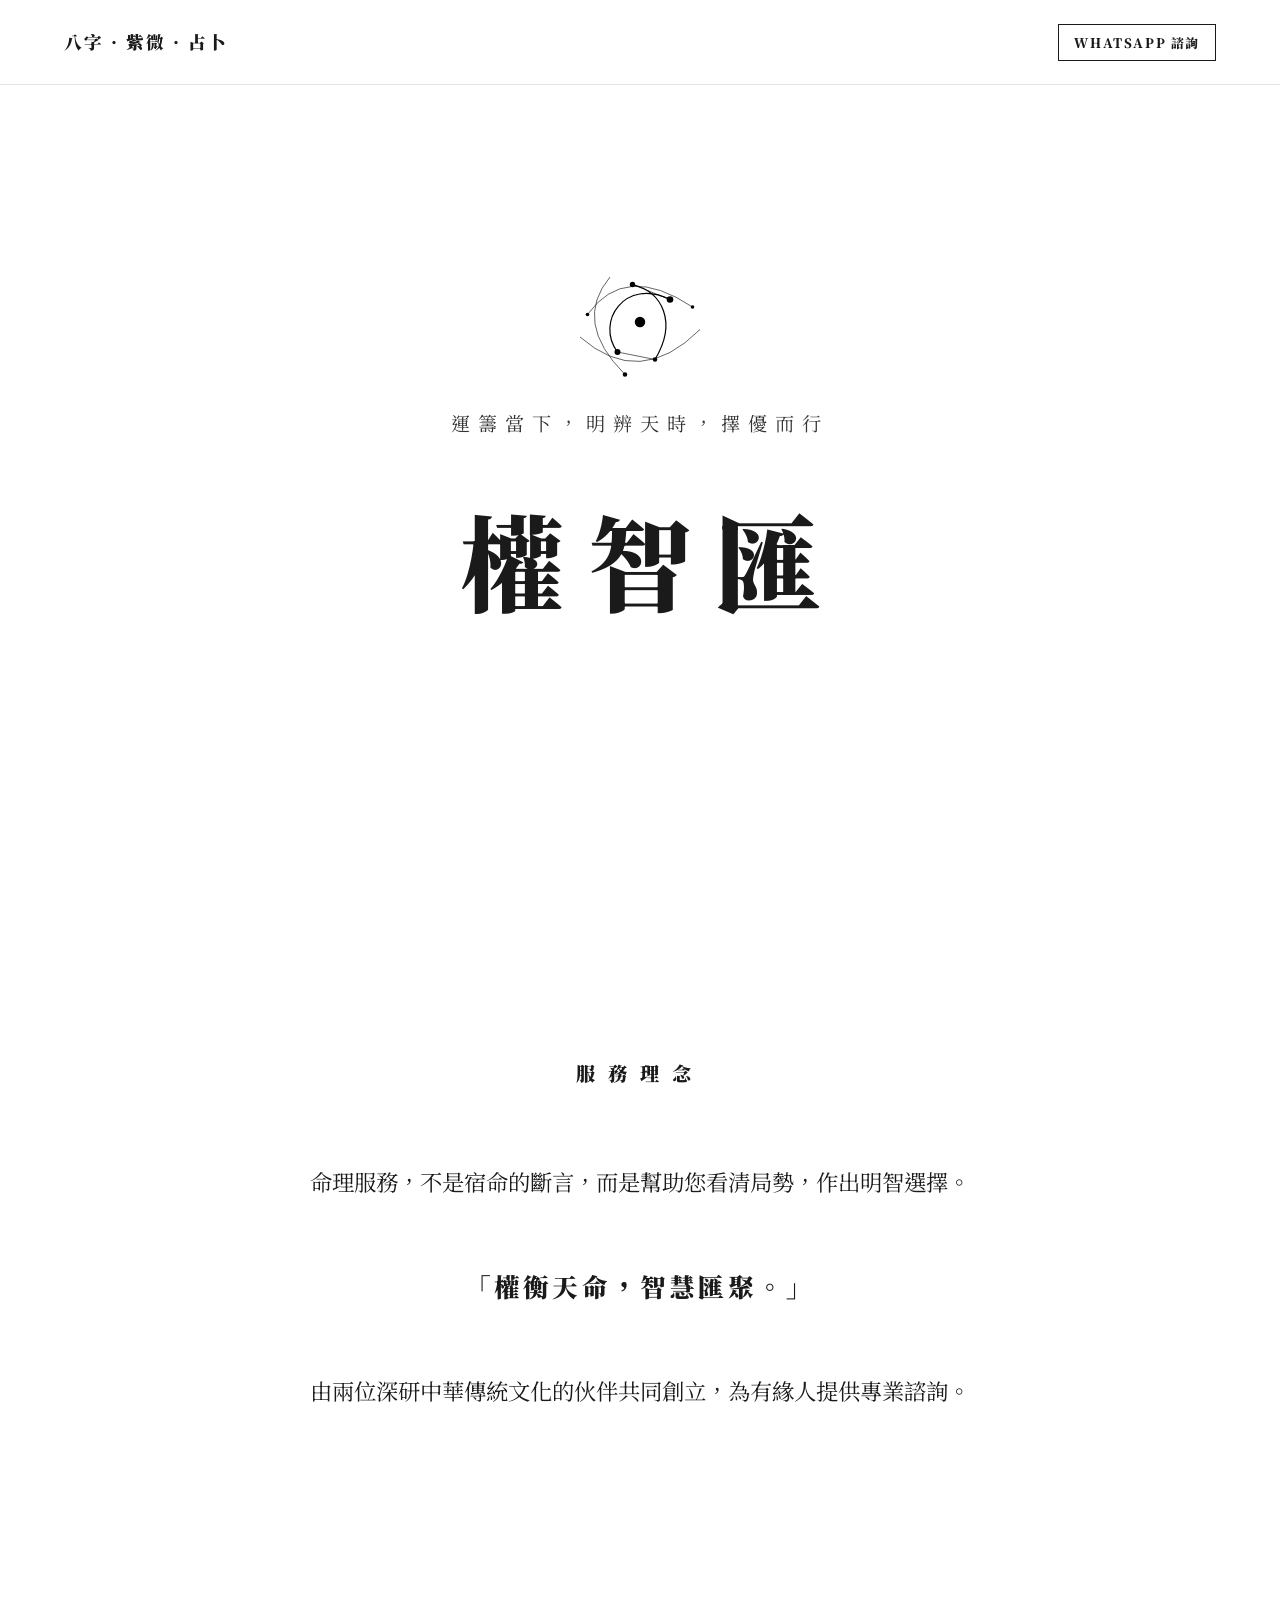
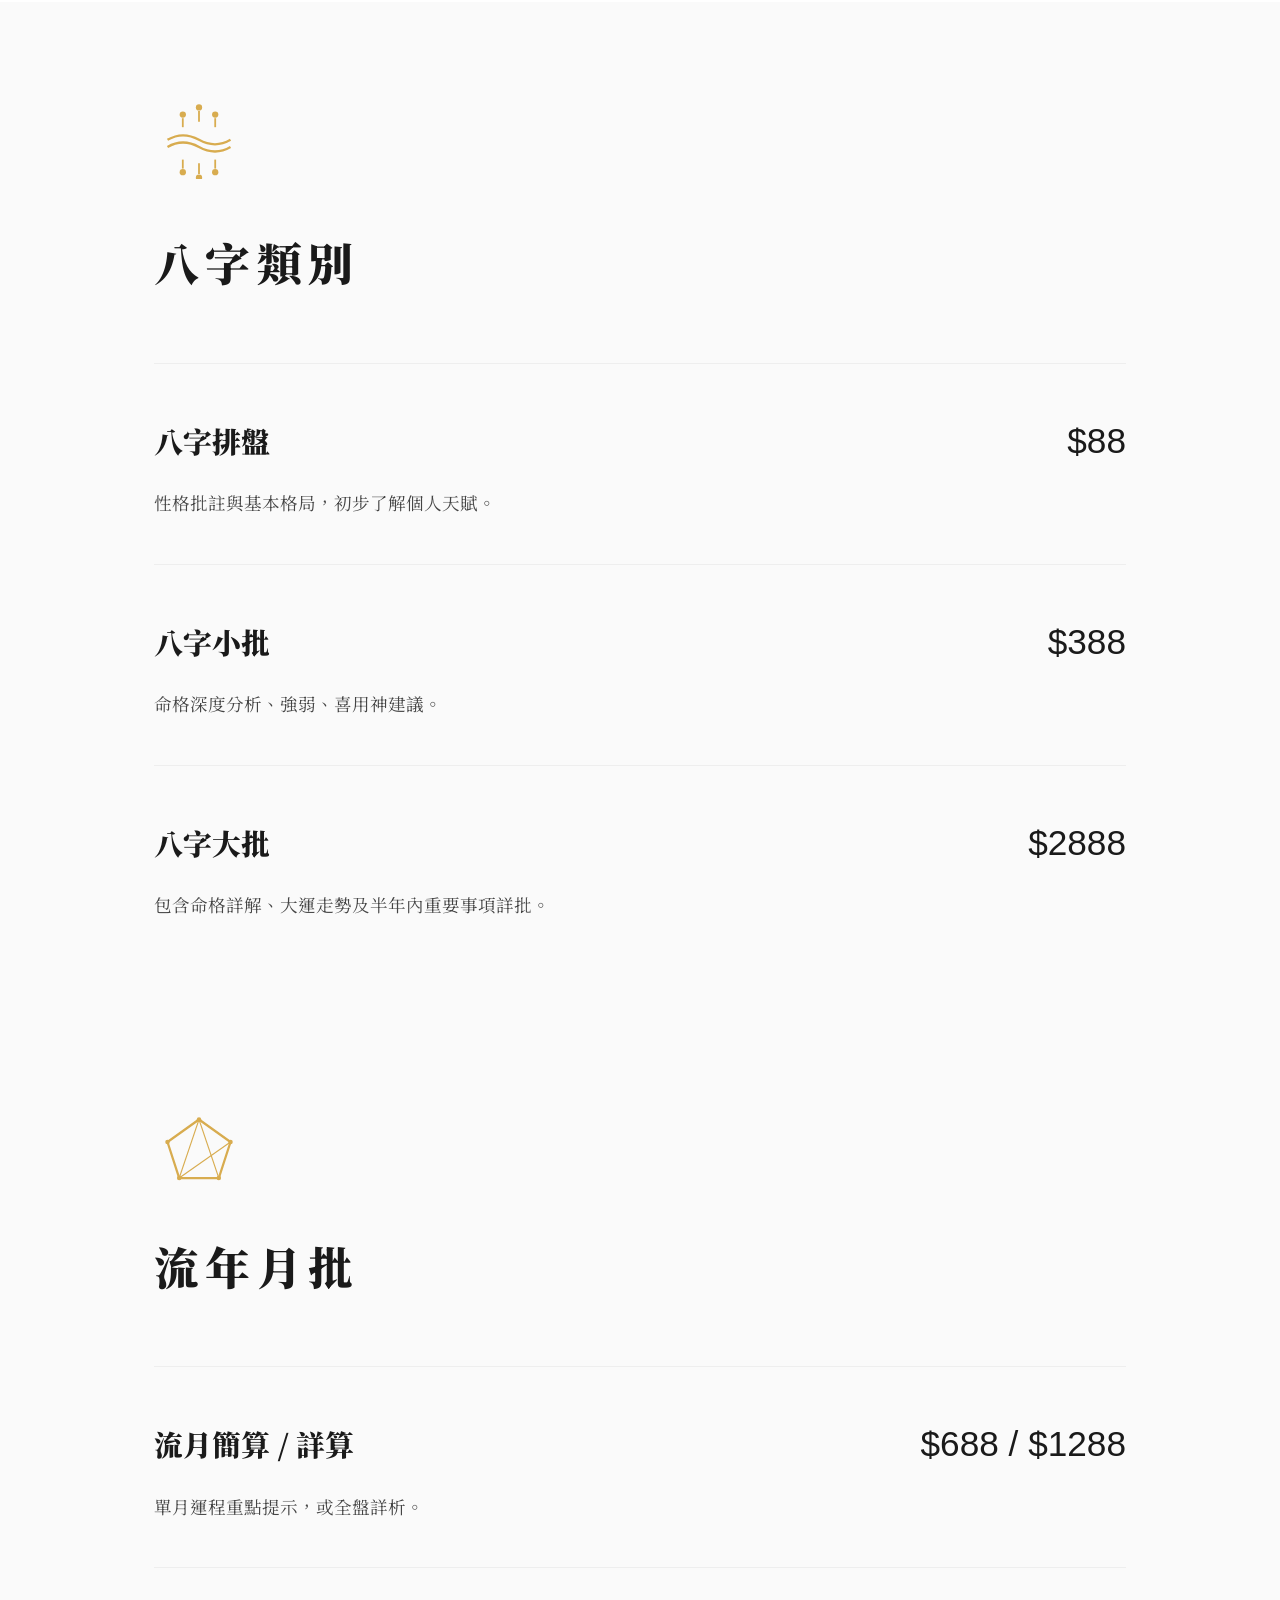
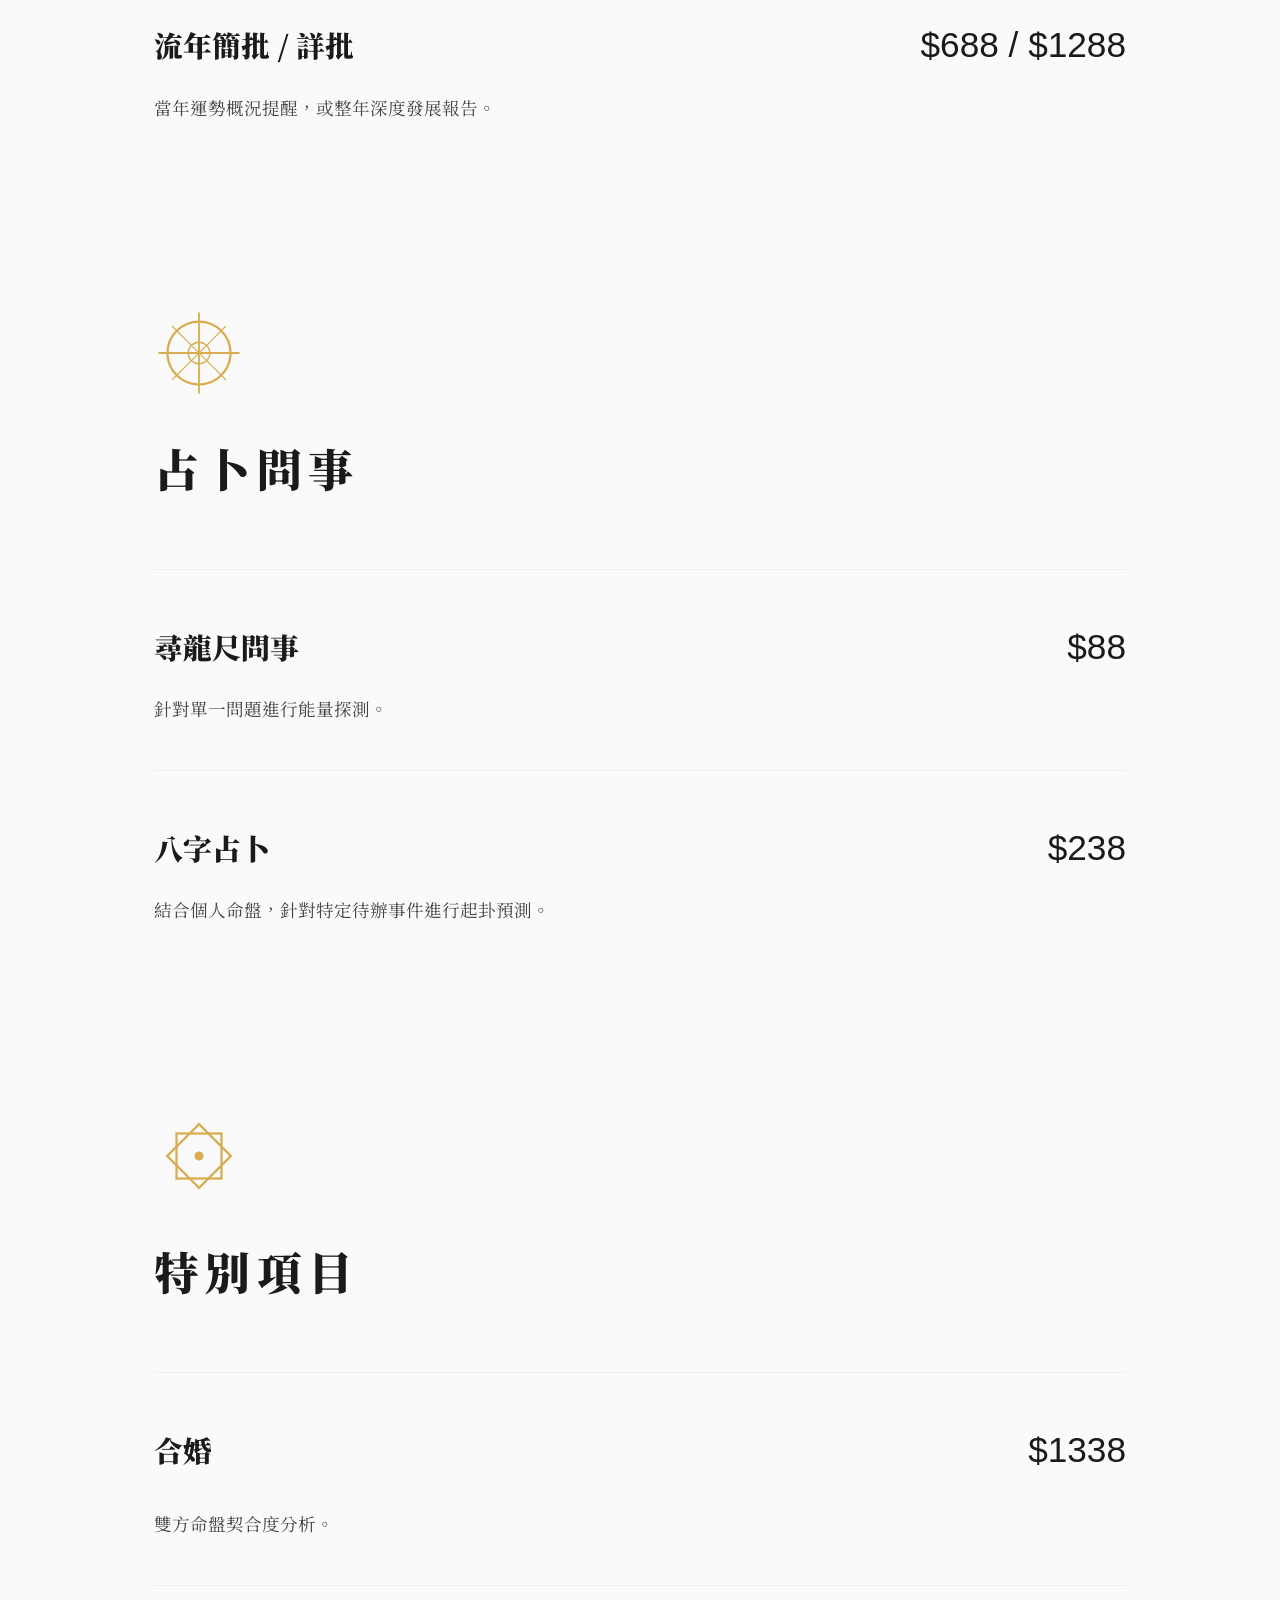
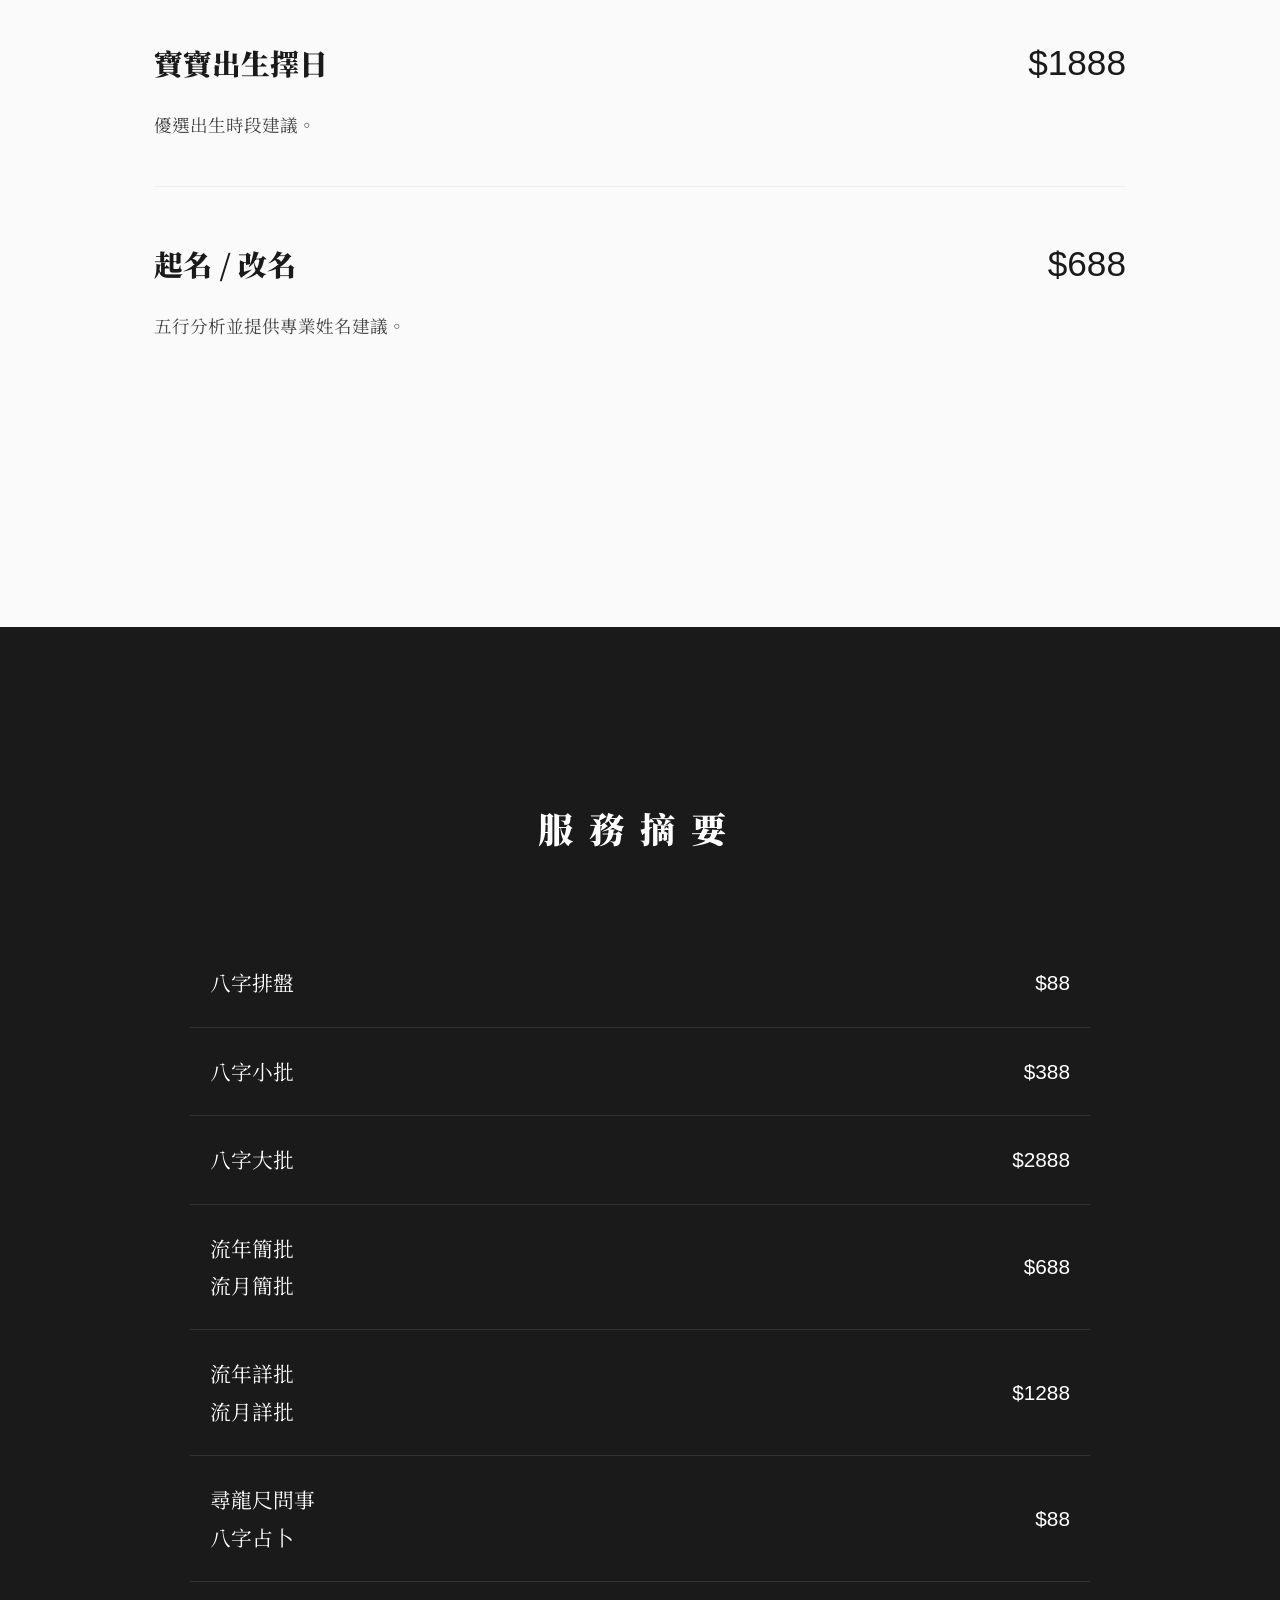
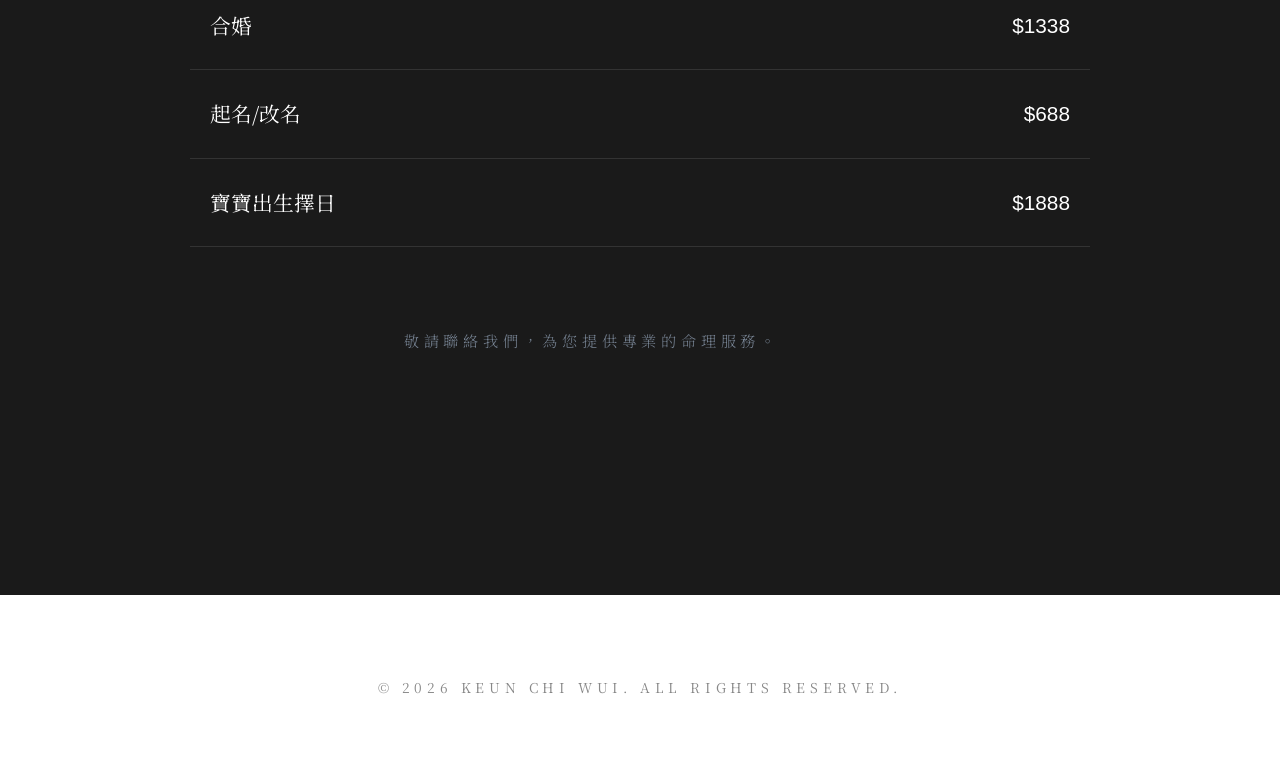
==== commit 43657505: "Update index.html" ====
--- a/index.html
+++ b/index.html
@@ -239,15 +239,12 @@
 <section class="price-summary reveal">
 <h2 class="summary-title">服務摘要</h2>
 <table class="summary-table">
-            <tr><td>八字排盤 / 小批</td><td>$88 / $388</td></tr>
             <tr><td>八字排盤</td><td>$88</td></tr>
             <tr><td>八字小批</td><td>$388</td></tr>
 <tr><td>八字大批</td><td>$2888</td></tr>
-            <tr><td>流年 / 流月詳批</td><td>從 $688 起</td></tr>
             <tr><td>流年簡批  <br>流月簡批</td><td>$688</td></tr>
             <tr><td>流年詳批  <br>流月詳批</td><td>$1288</td></tr>
-<tr><td>尋龍尺問事  <br>八字占卜</td><td>從 $88 起</td></tr>
-            <tr><td>合婚 / 起名改名</td><td>$1338 / $688</td></tr>
+<tr><td>尋龍尺問事  <br>八字占卜</td><td>$88</td></tr>
             <tr><td>合婚</td><td>$1338</td></tr>
             <tr><td>起名/改名</td><td>$688</td></tr>
 <tr><td>寶寶出生擇日</td><td>$1888</td></tr>
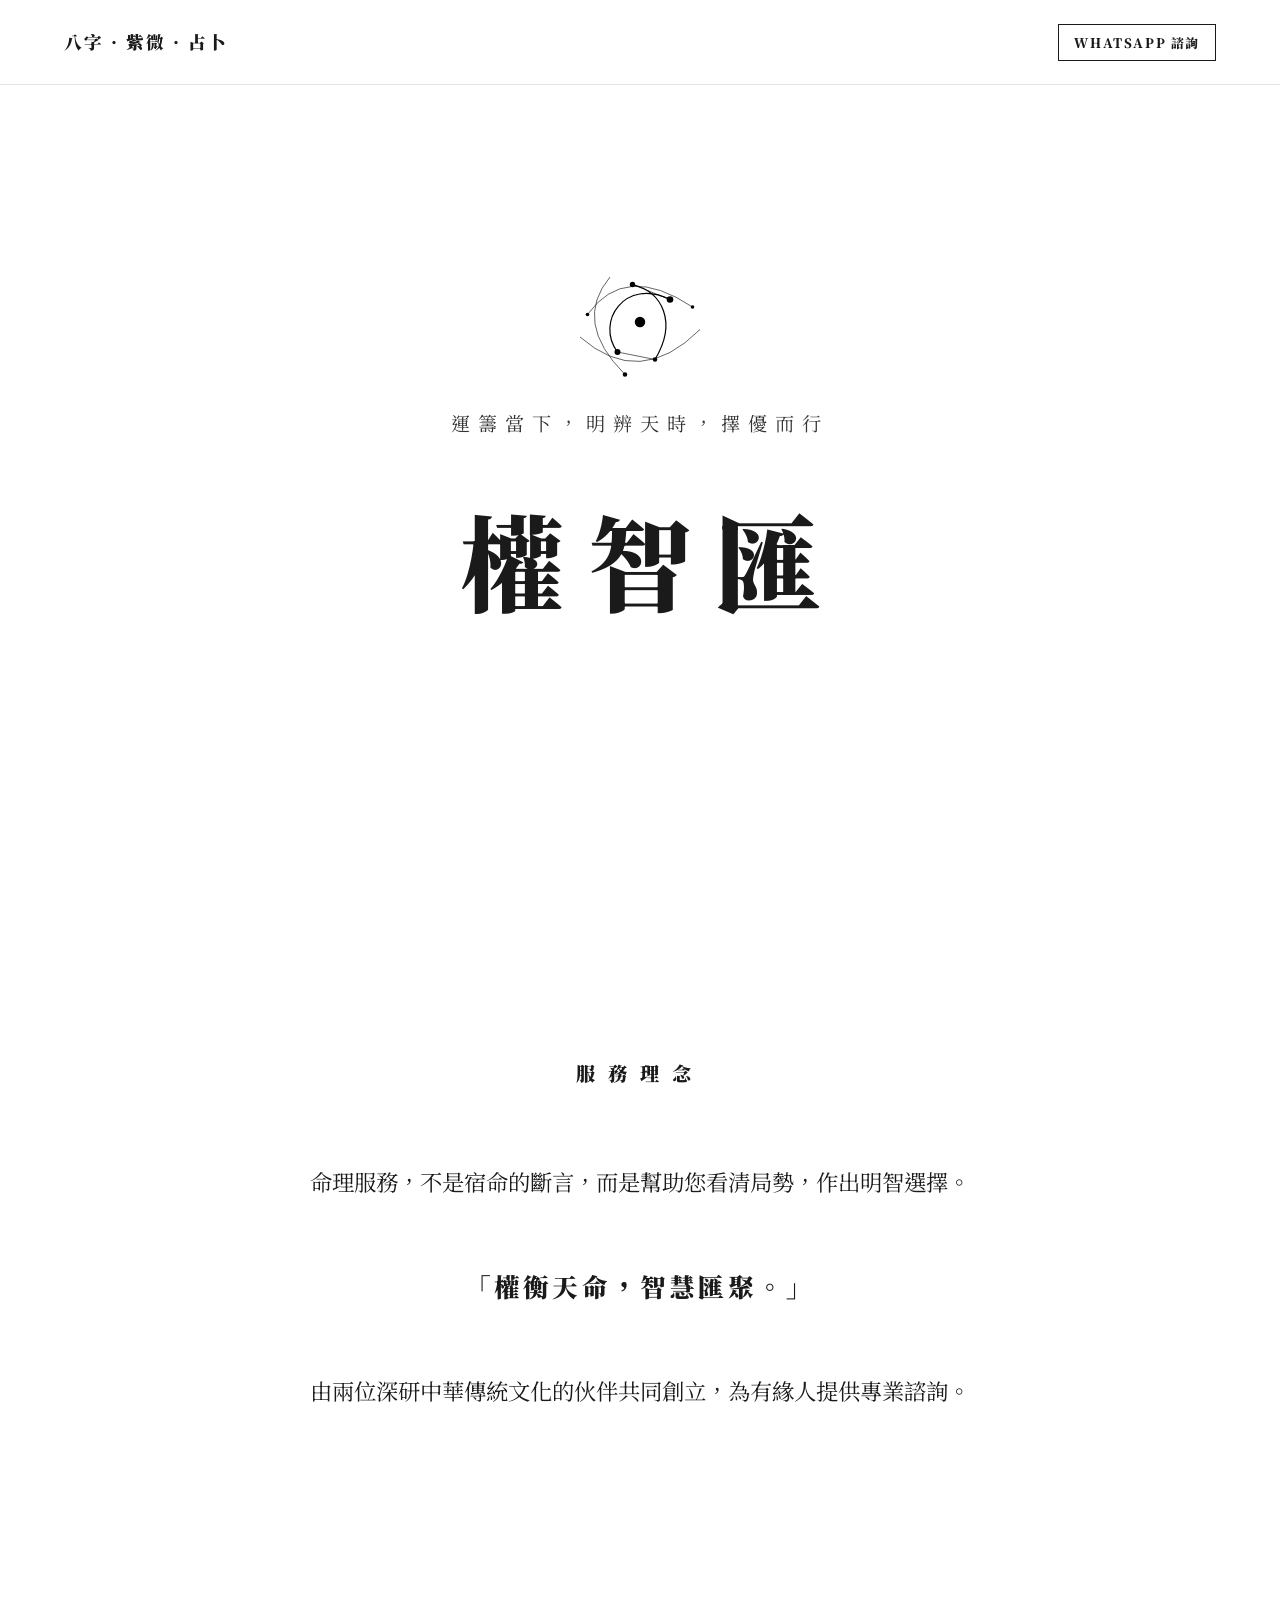
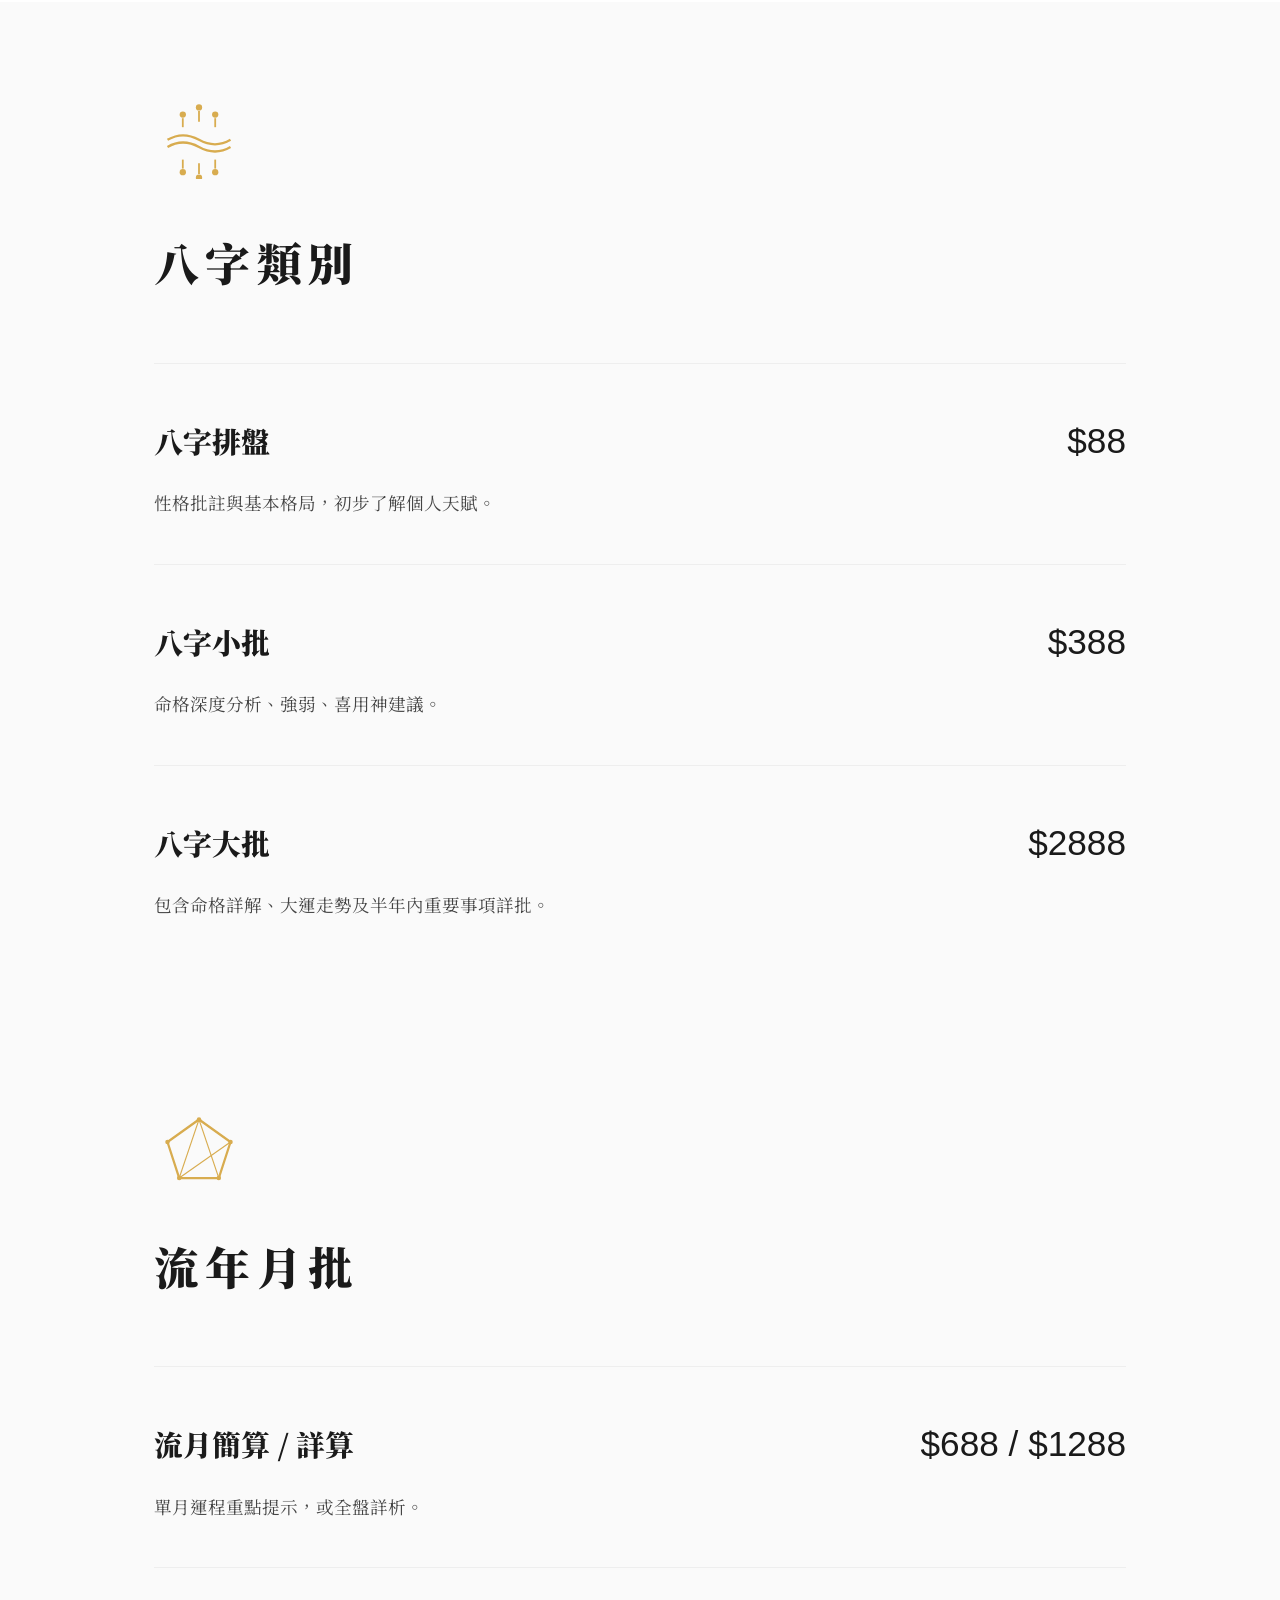
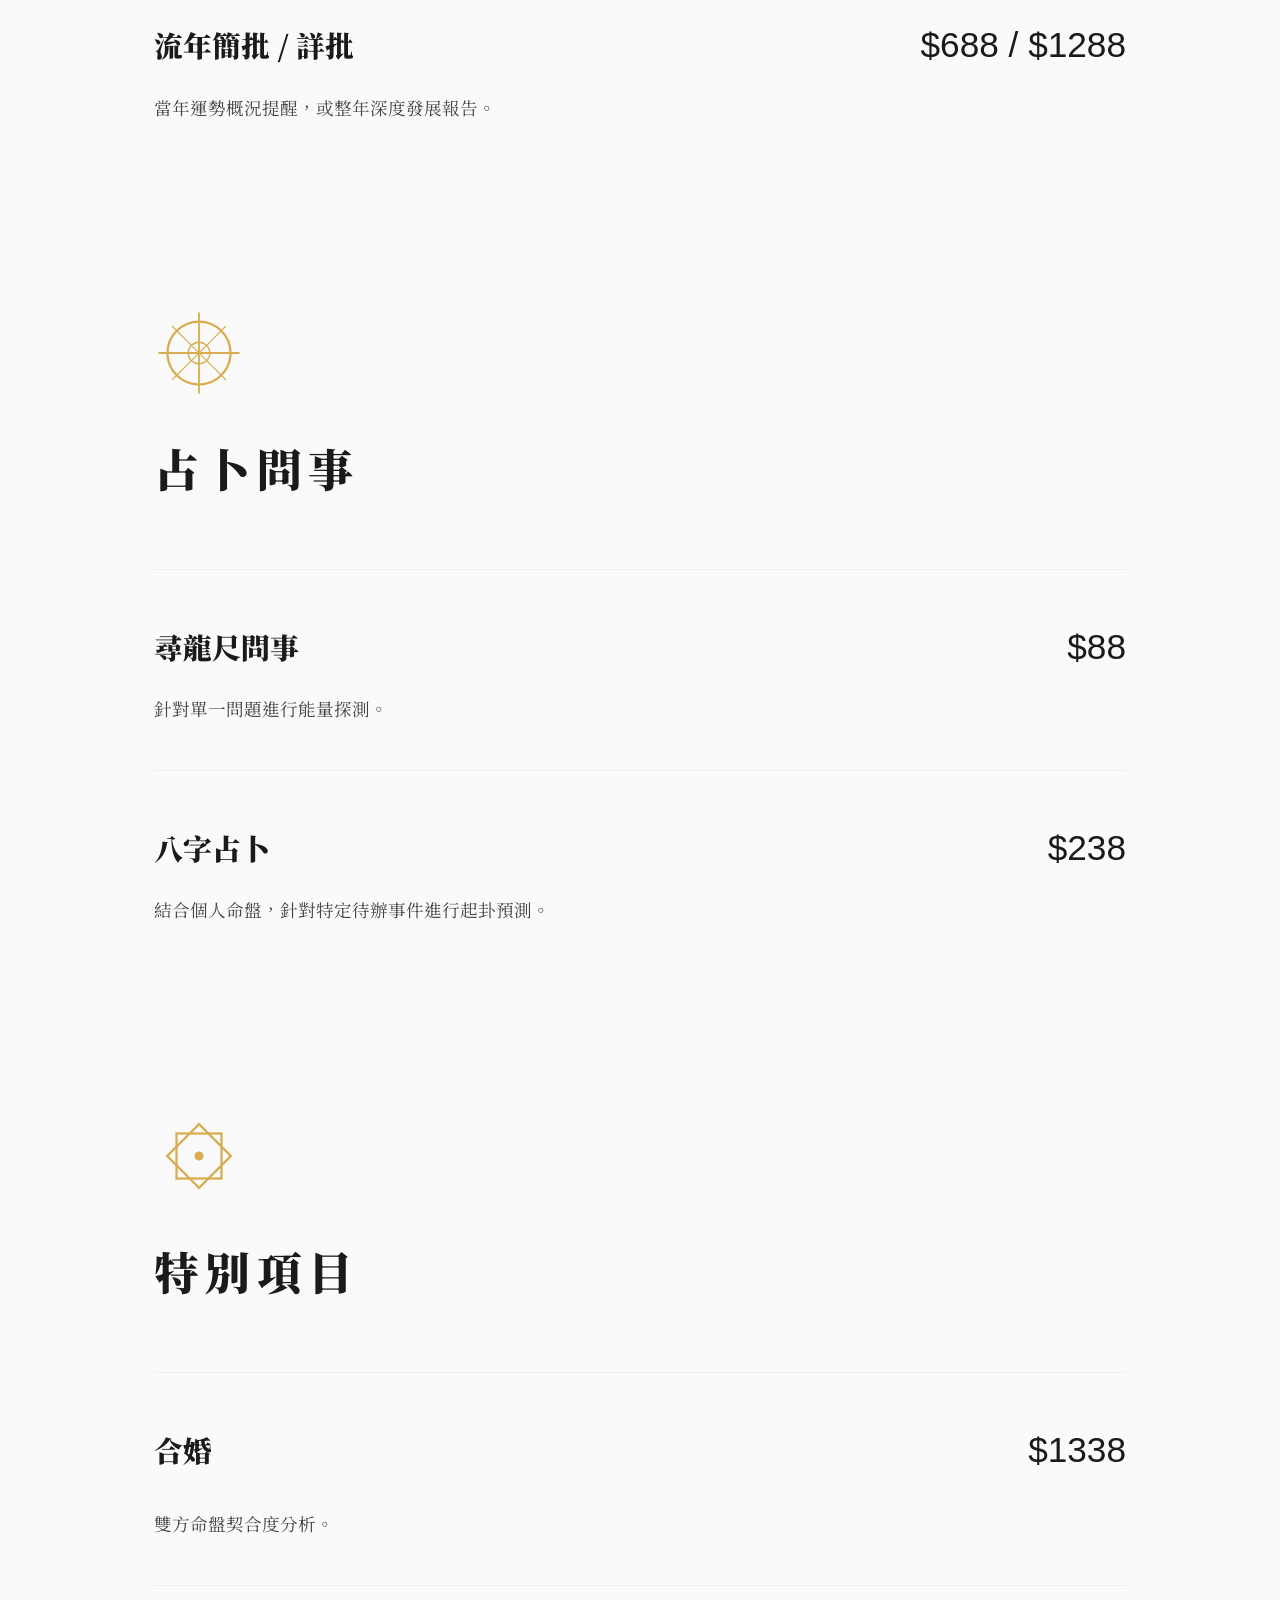
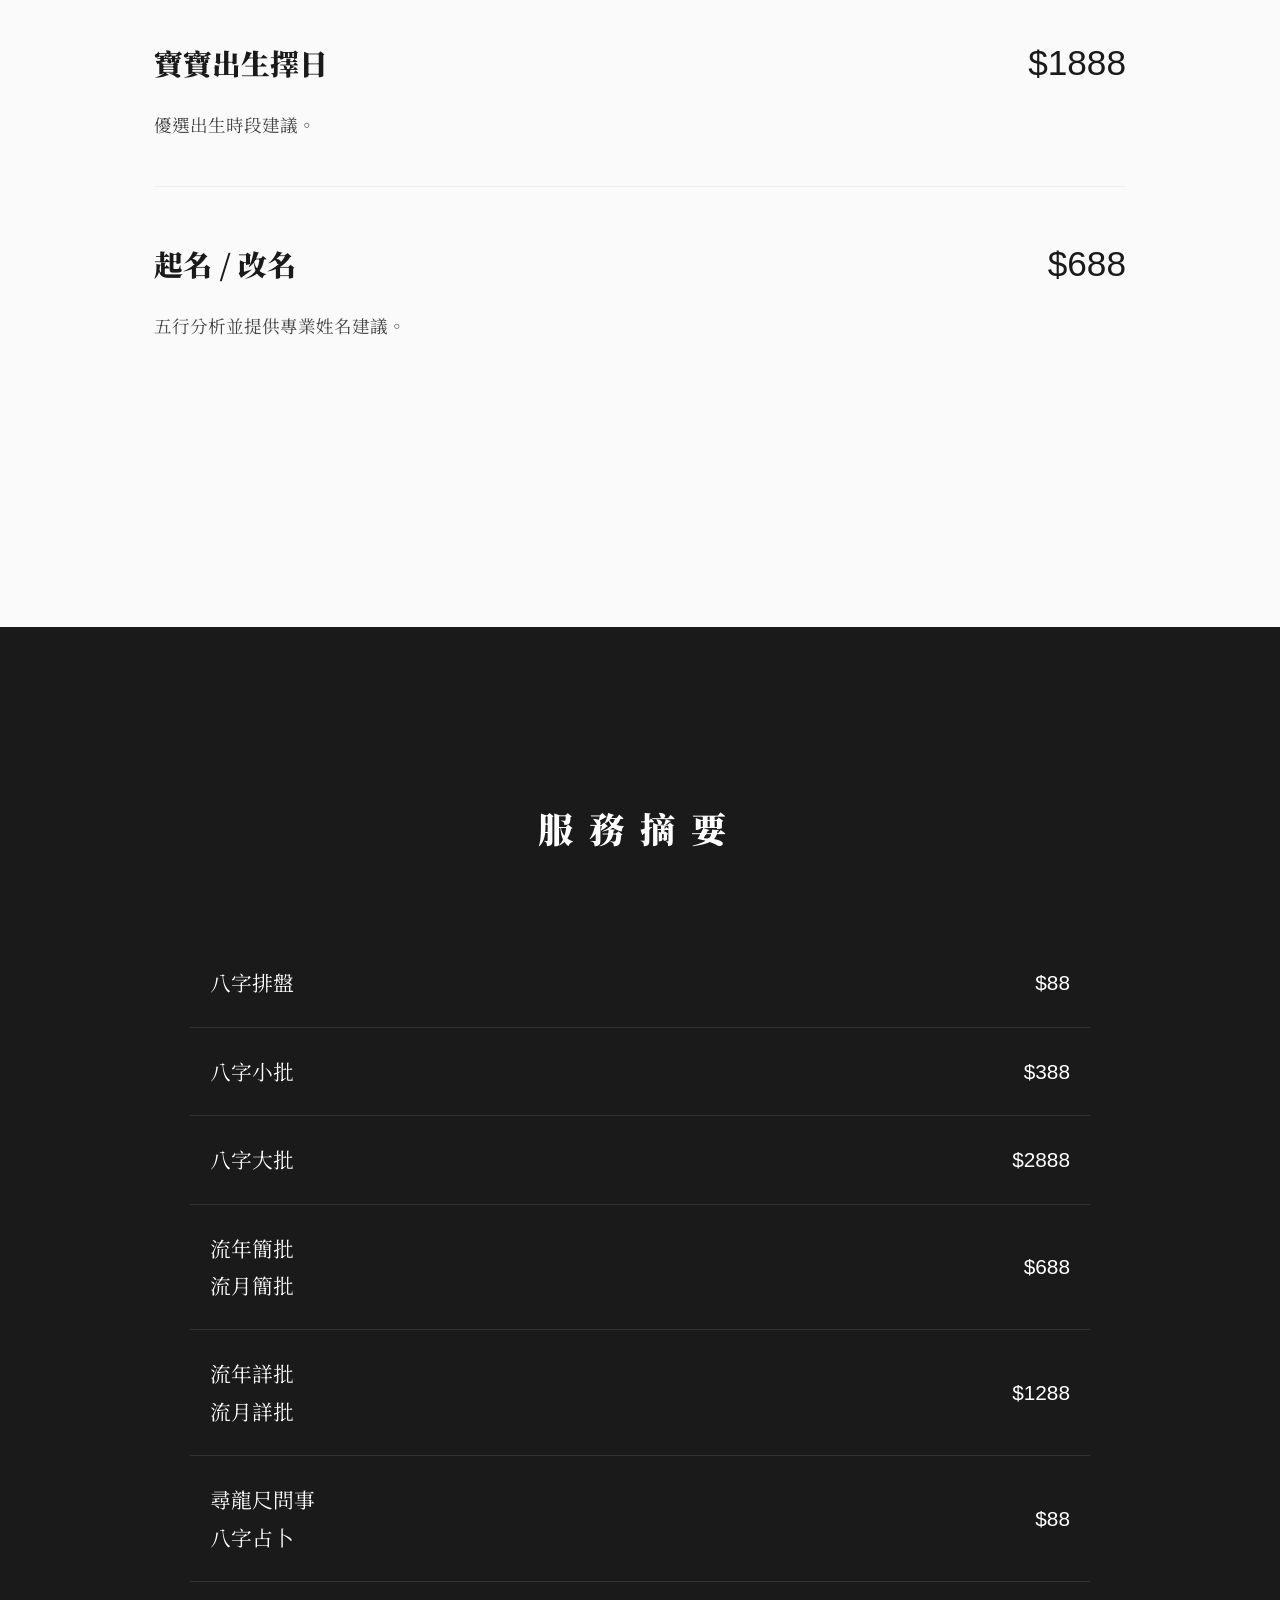
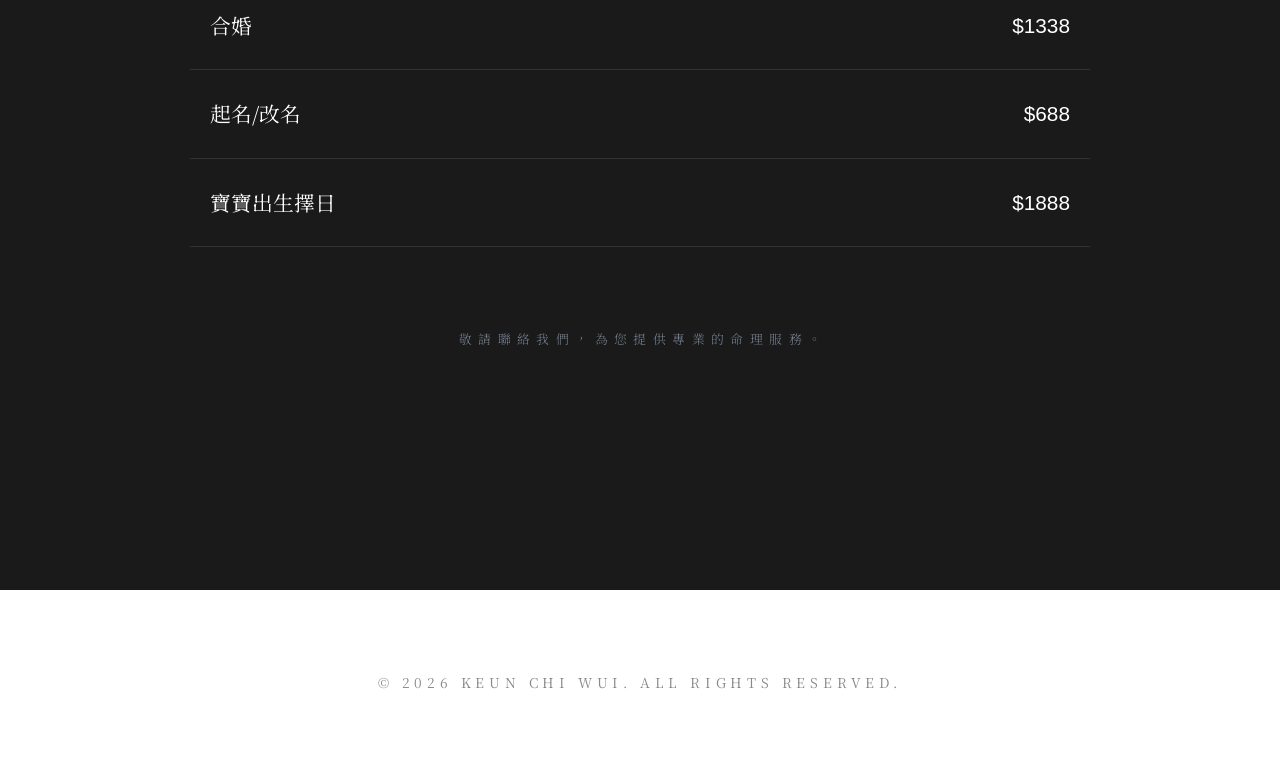
==== commit ffec1f21: "敬請 置中問題" ====
--- a/index.html
+++ b/index.html
@@ -67,18 +67,21 @@
 
 footer { padding: 80px; text-align: center; font-size: 0.85rem; color: var(--gray); letter-spacing: 0.3rem; }
 .contact-hint {
-text-align: centre;      /* 將對齊改為置中 */
-width: 100%;              
-padding-right: 10%;      /* 讓它不要貼死邊緣，保持高級感的呼吸空間 */
-color: #b0c4de;          /* 使用我們剛才調好的藍銀色，呼應主題 */
-font-size: 0.95rem;      /* 稍微縮小，顯得精緻 */
-margin-top: 80px;        /* 與上方價目表拉開適當距離 */
-margin-bottom: 100px;
-letter-spacing: 0.3rem;  /* 大字距：營造出一種「玄學、專業」的氣氛 */
-font-weight: 300;        /* 極細體 */
-opacity: 0.6;            /* 半透明，讓它看起來像低調的註解 *
-letter-spacing: 0.4rem;  /* 你的字距 */
-text-indent: 0.4rem;        
+    text-align: center;      /* 保持居中 */
+    width: 100%;             /* 確保寬度佔滿 */
+    display: block;          /* 確保它是區塊元素 */
+    
+    color: #b0c4de;
+    font-size: 0.8rem;
+    margin-top: 80px;
+    margin-bottom: 100px;
+    
+    /* 🔑 關鍵修正組合 */
+    letter-spacing: 0.4rem;  /* 右側多出的間距 */
+    text-indent: 0.4rem;     /* 👈 左側補上同樣的間距，讓左右完全對稱 */
+    
+    opacity: 0.6;
+    font-weight: 300;
 }
 
 @media (max-width: 768px) {
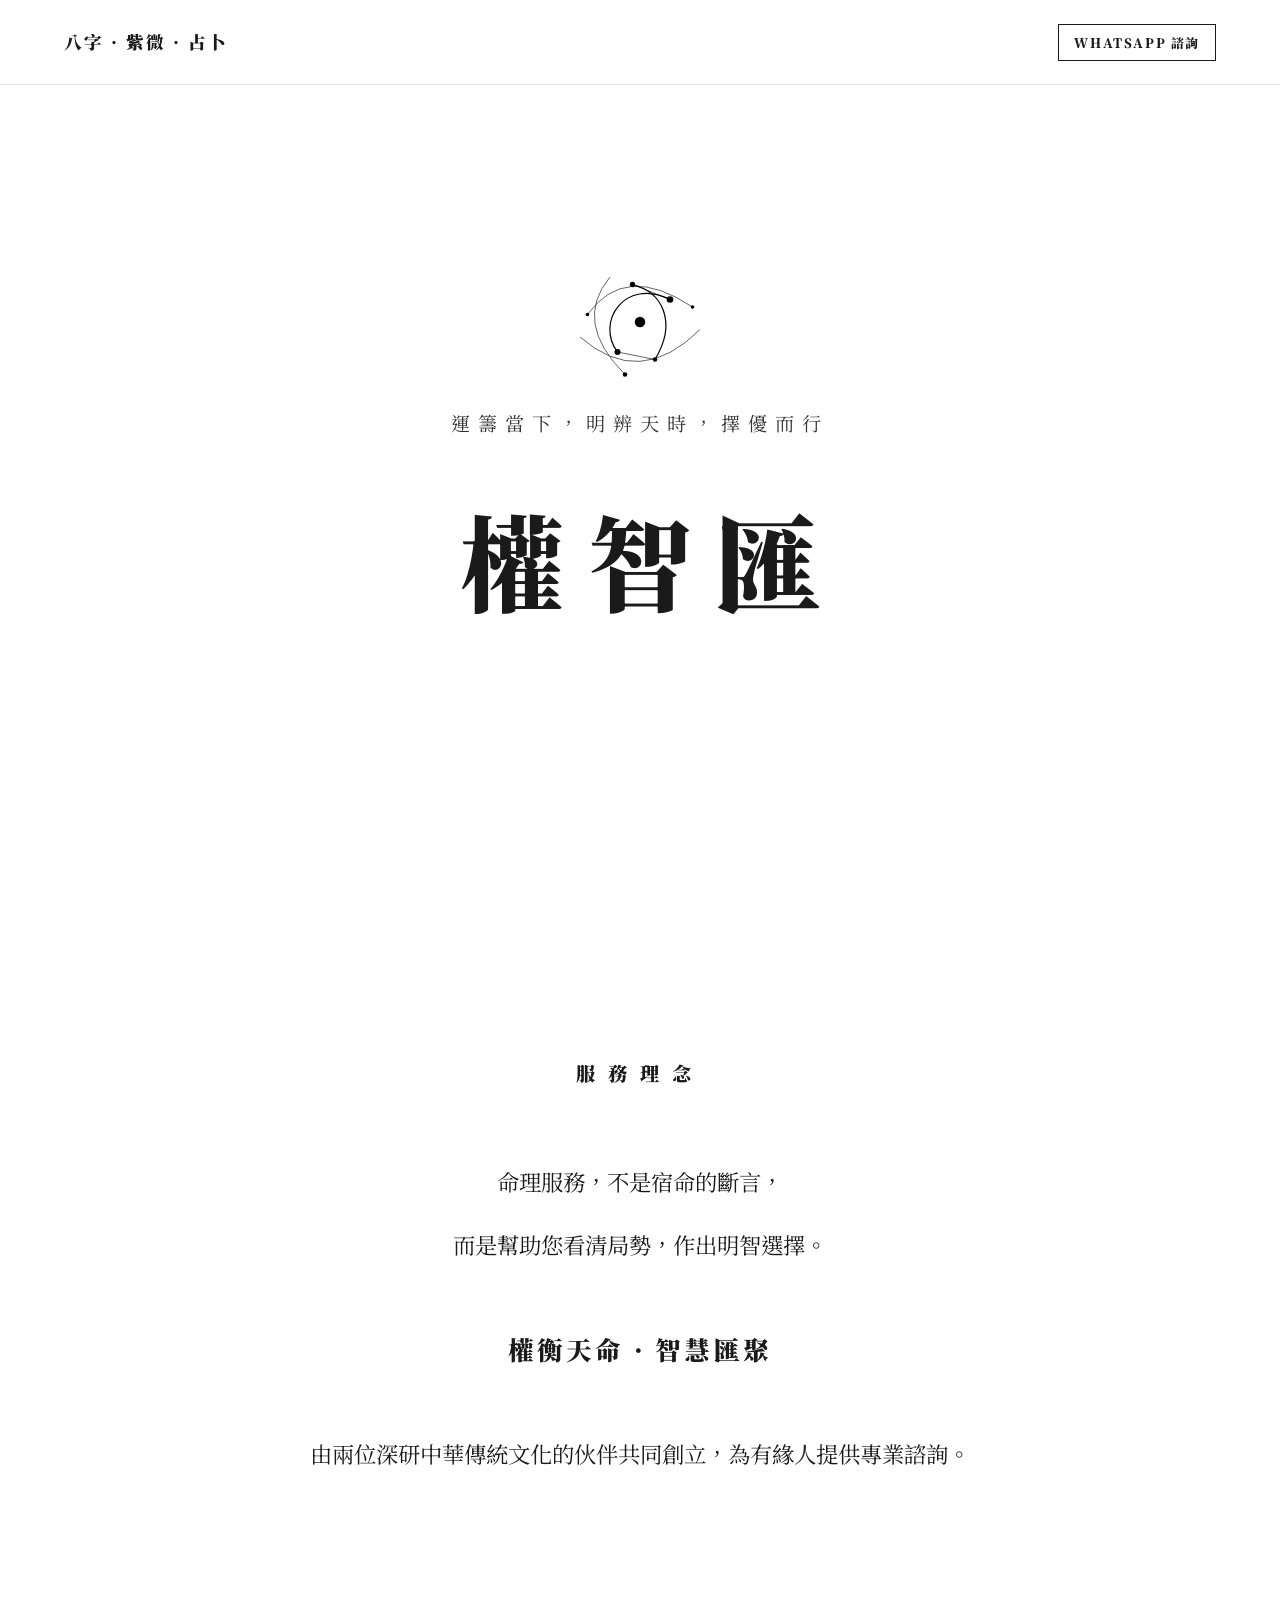
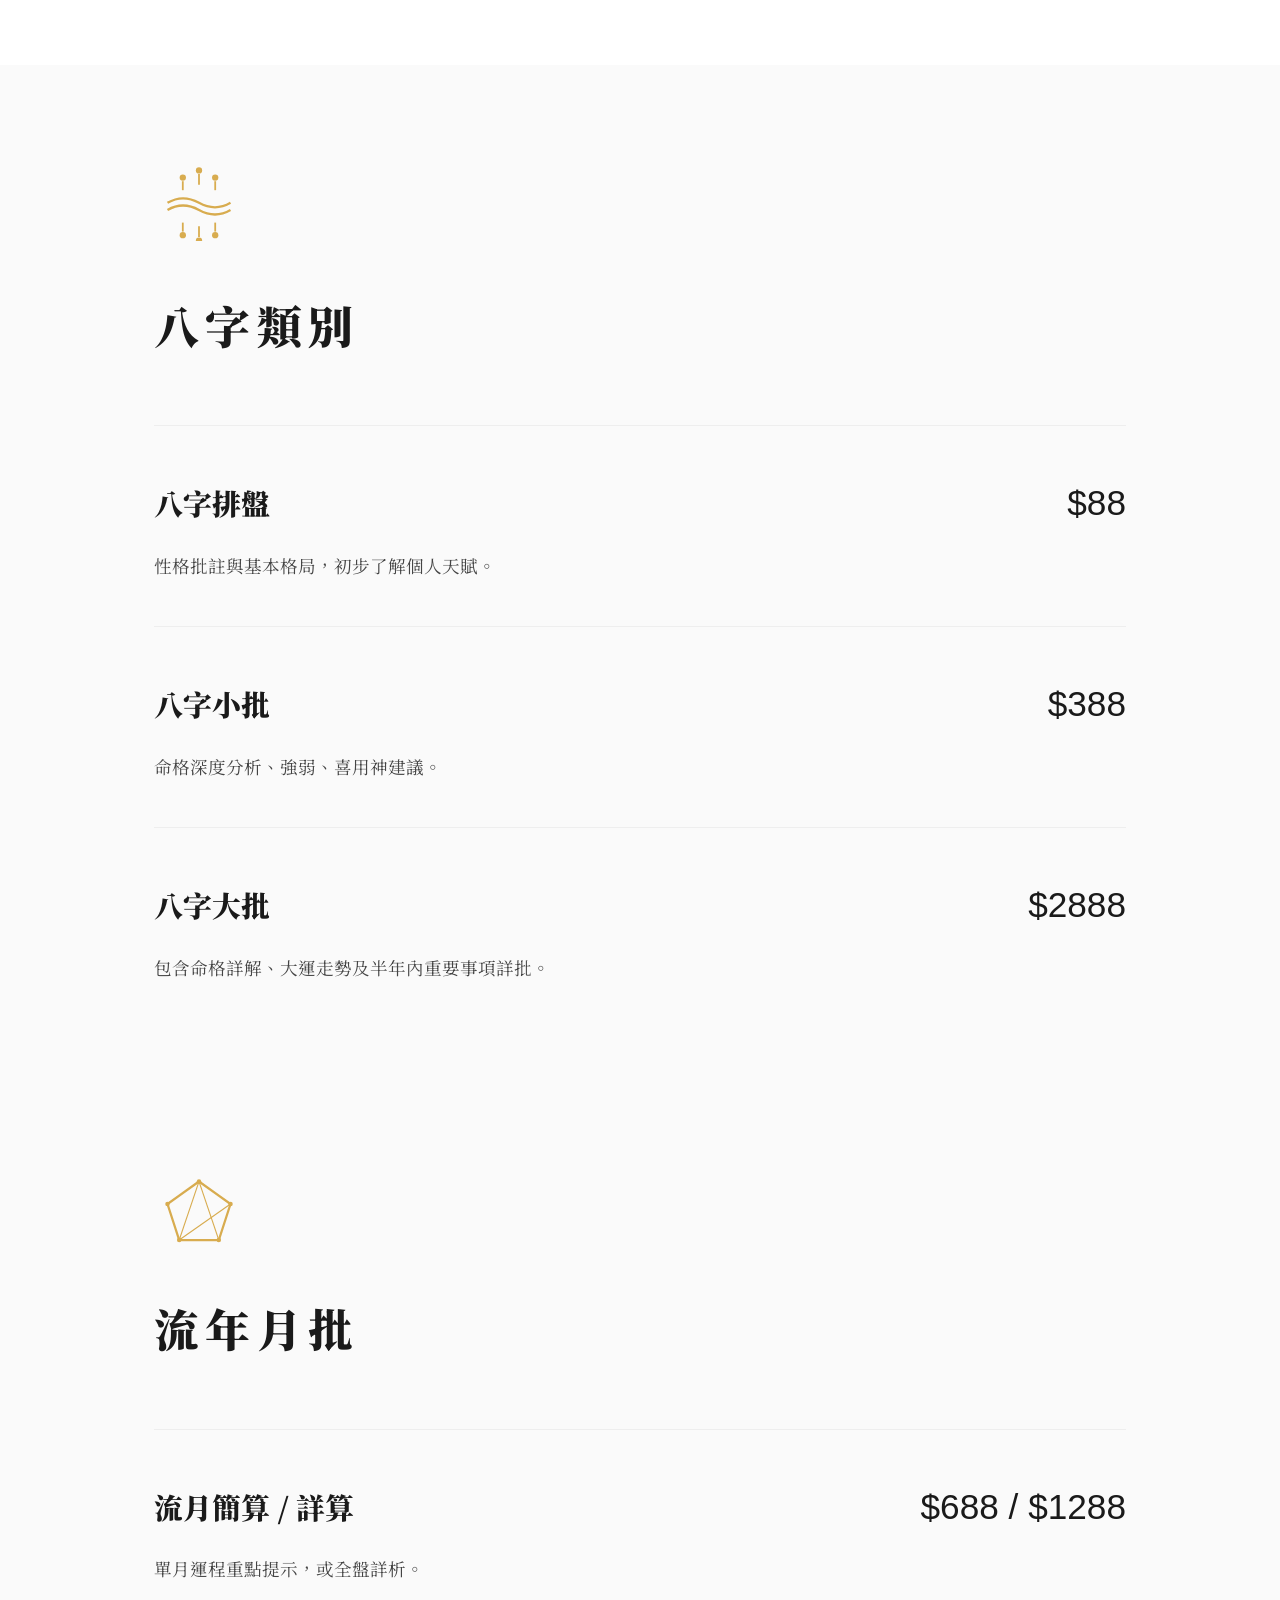
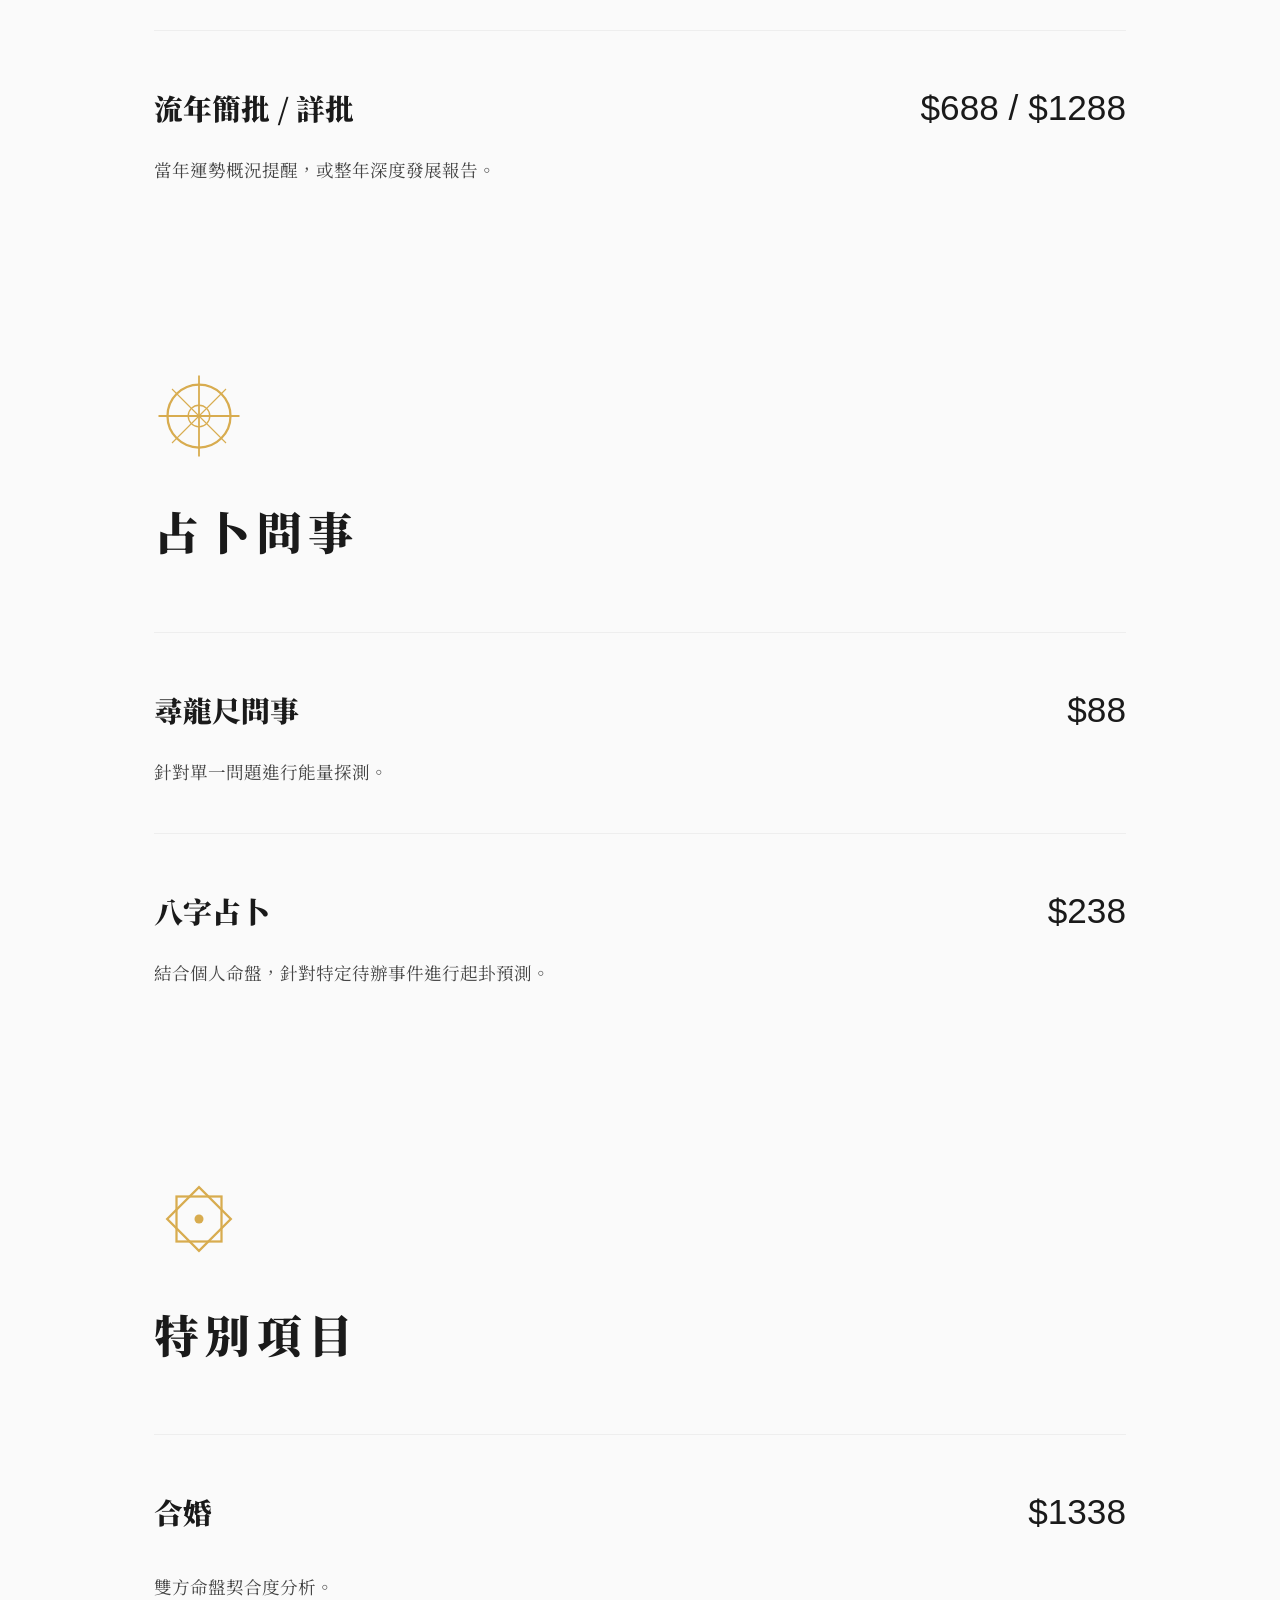
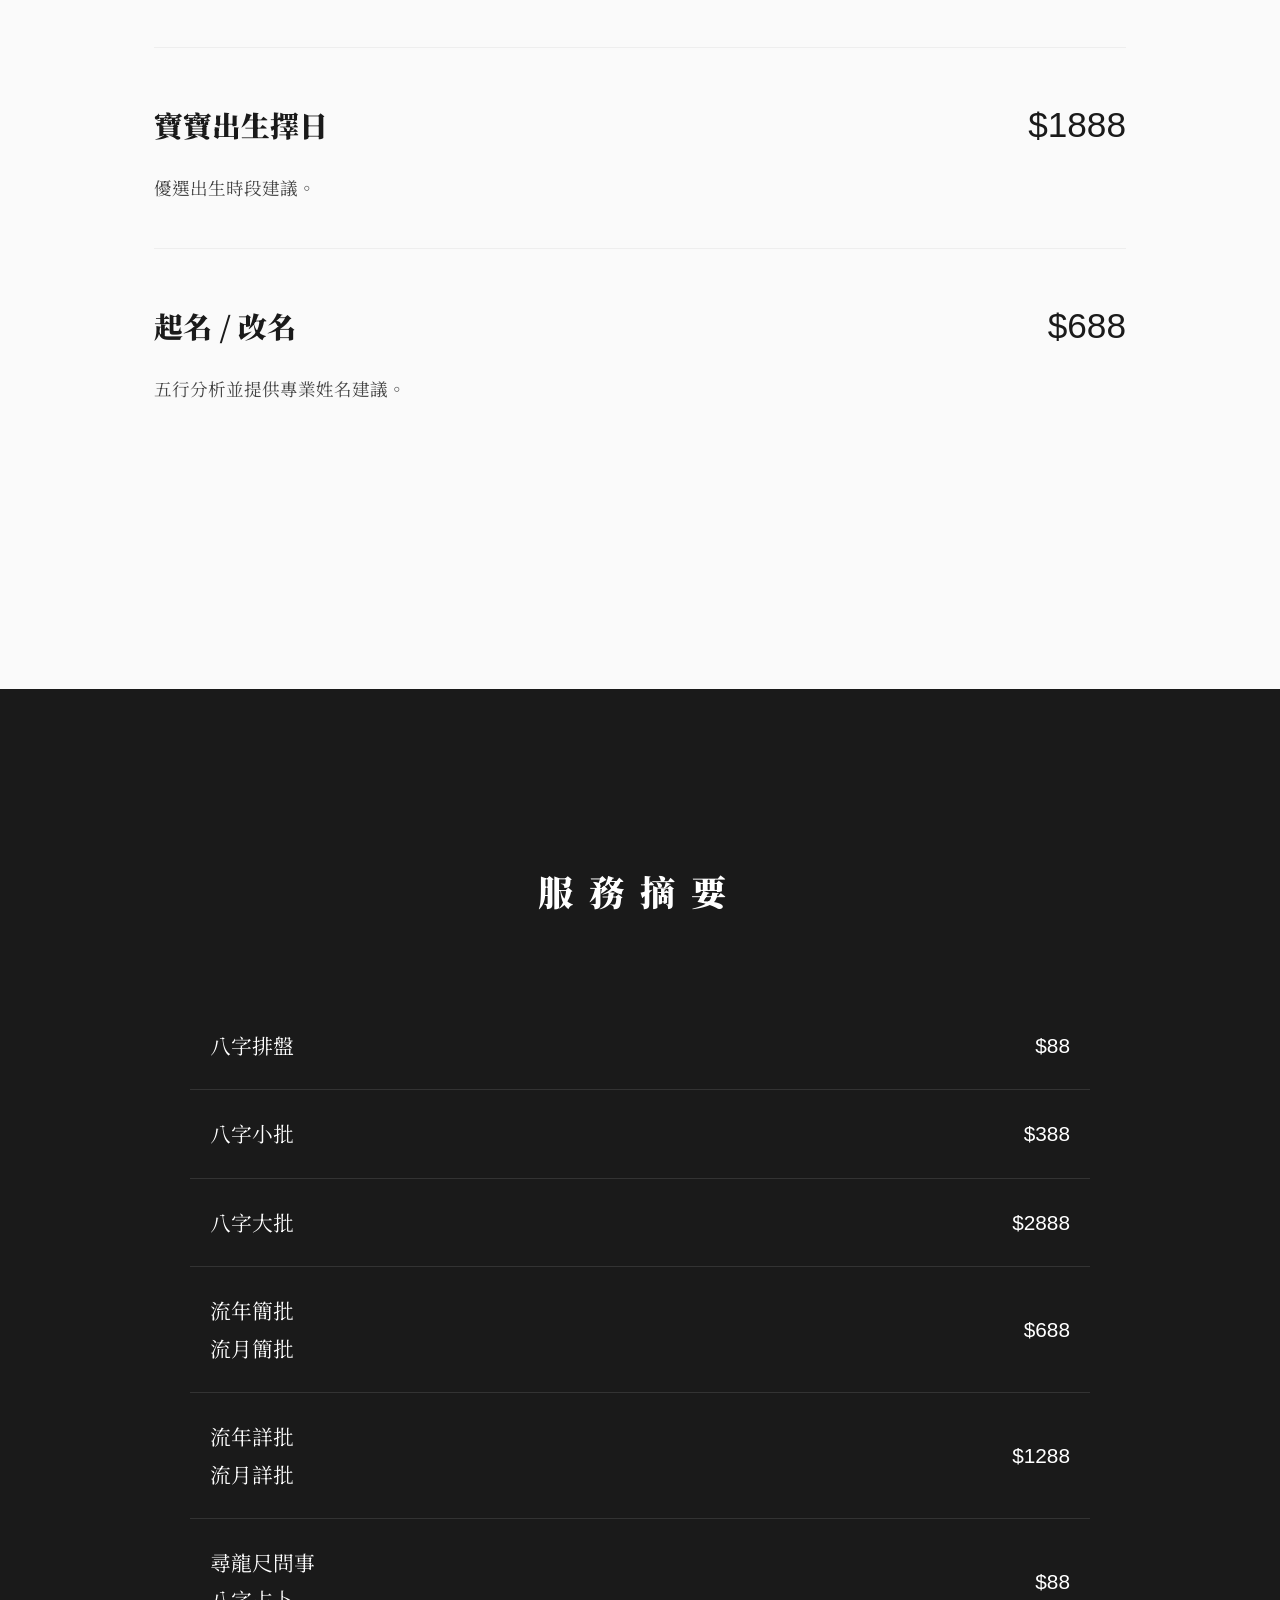
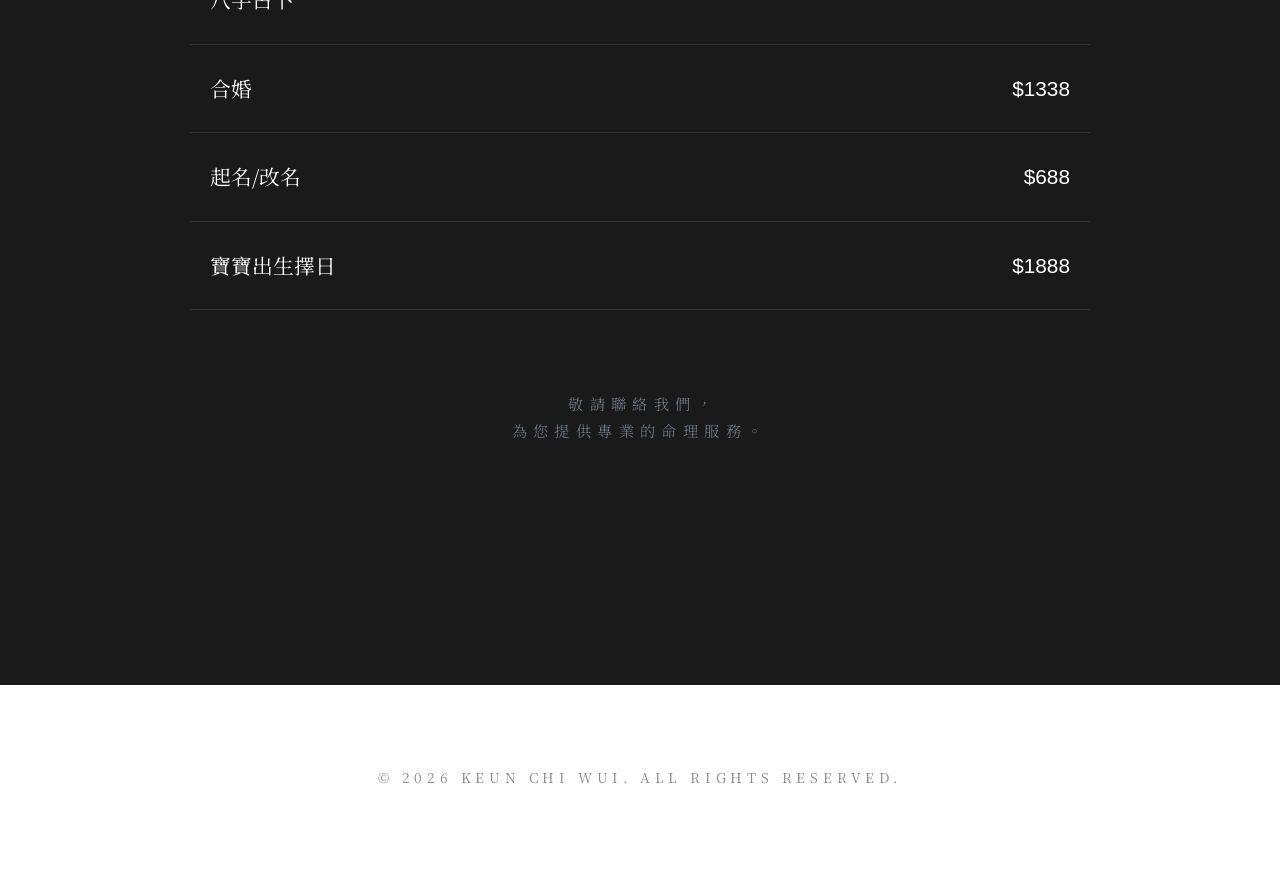
==== commit 8f6e6e45: "字句隔行" ====
--- a/index.html
+++ b/index.html
@@ -72,7 +72,7 @@
     display: block;          /* 確保它是區塊元素 */
     
     color: #b0c4de;
-    font-size: 0.8rem;
+    font-size: 0.95rem;
     margin-top: 80px;
     margin-bottom: 100px;
     
@@ -132,8 +132,8 @@
 
 <section class="philosophy reveal">
 <h2>服務理念</h2>
-<p>命理服務，不是宿命的斷言，而是幫助您看清局勢，作出明智選擇。</p>
-<span class="highlight">「權衡天命，智慧匯聚。」</span>
+<p>命理服務，不是宿命的斷言，<br>而是幫助您看清局勢，作出明智選擇。</p>
+<span class="highlight">權衡天命 · 智慧匯聚</span>
 <p>由兩位深研中華傳統文化的伙伴共同創立，為有緣人提供專業諮詢。</p>
 </section>
 
@@ -253,7 +253,7 @@
 <tr><td>寶寶出生擇日</td><td>$1888</td></tr>
 </table>
 <div class="contact-hint">
-敬請聯絡我們，為您提供專業的命理服務。
+敬請聯絡我們，<br>為您提供專業的命理服務。
 </a>
 </div>
 
